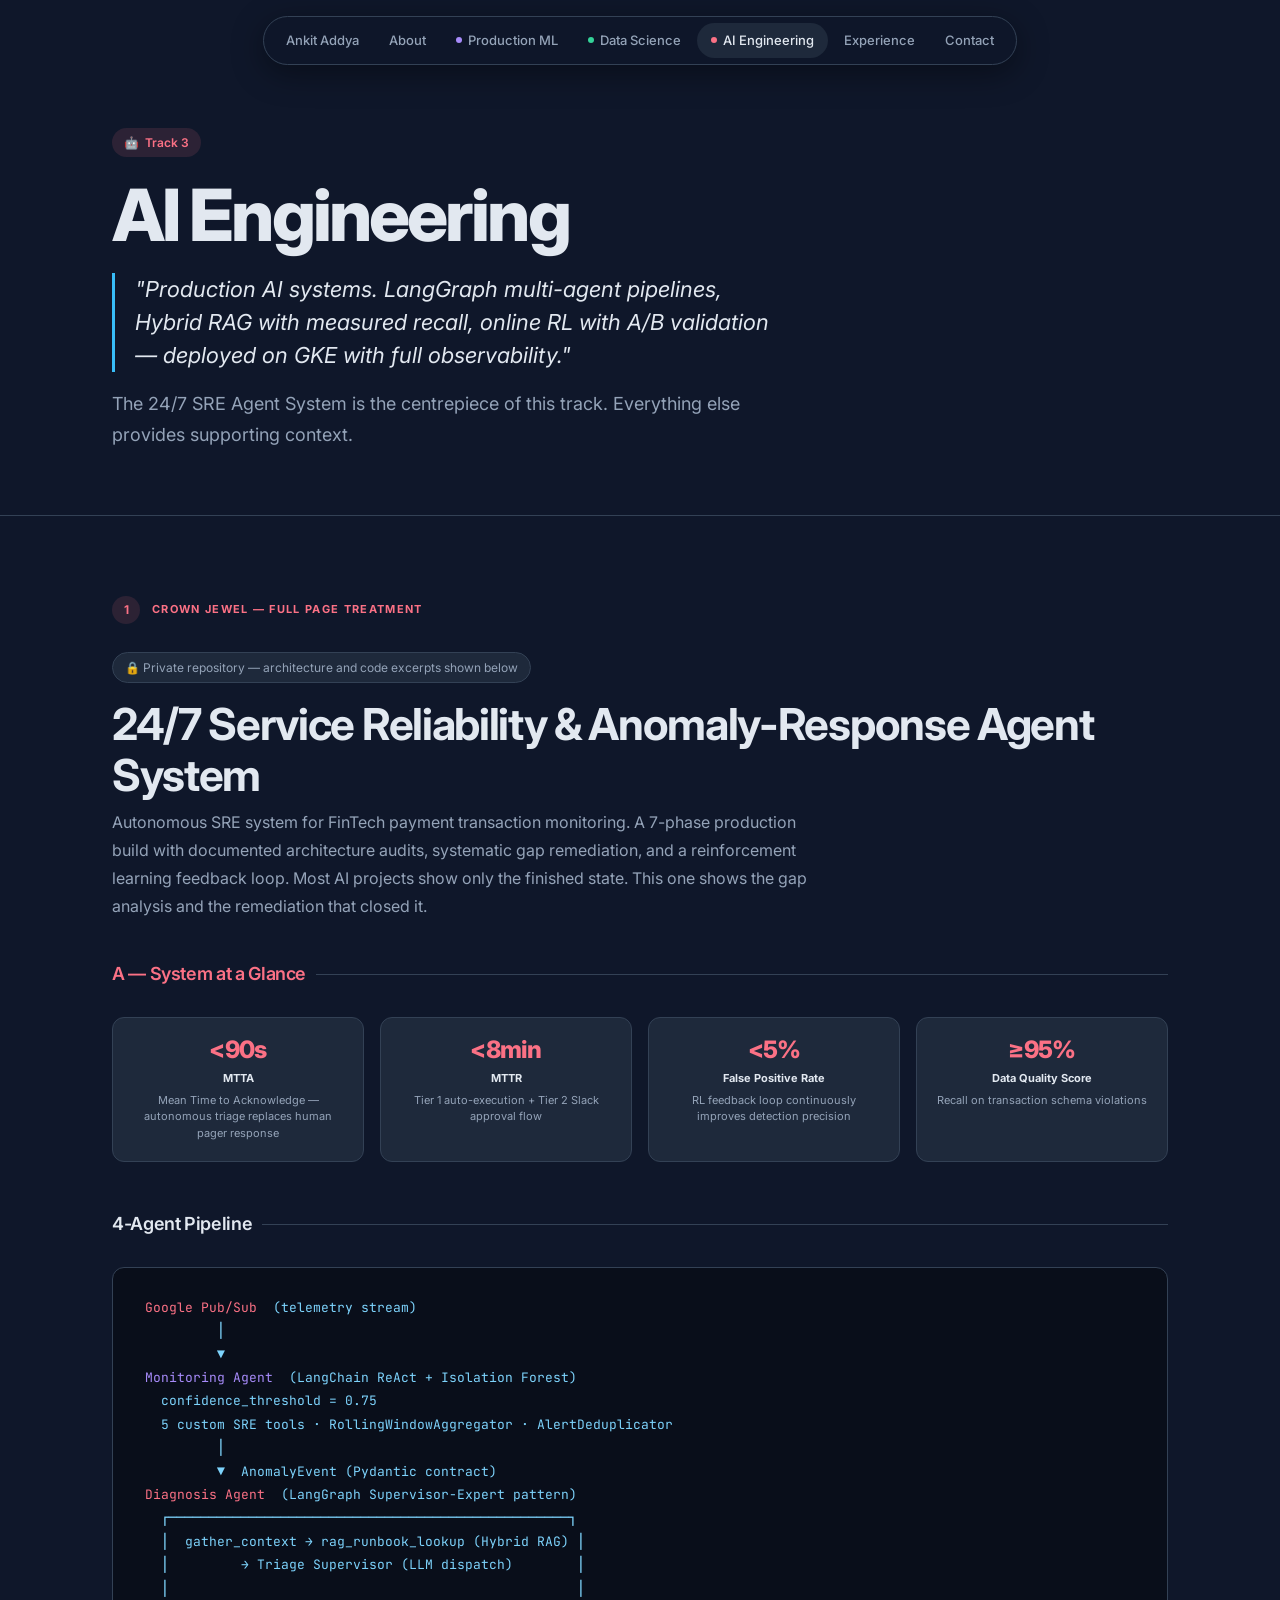
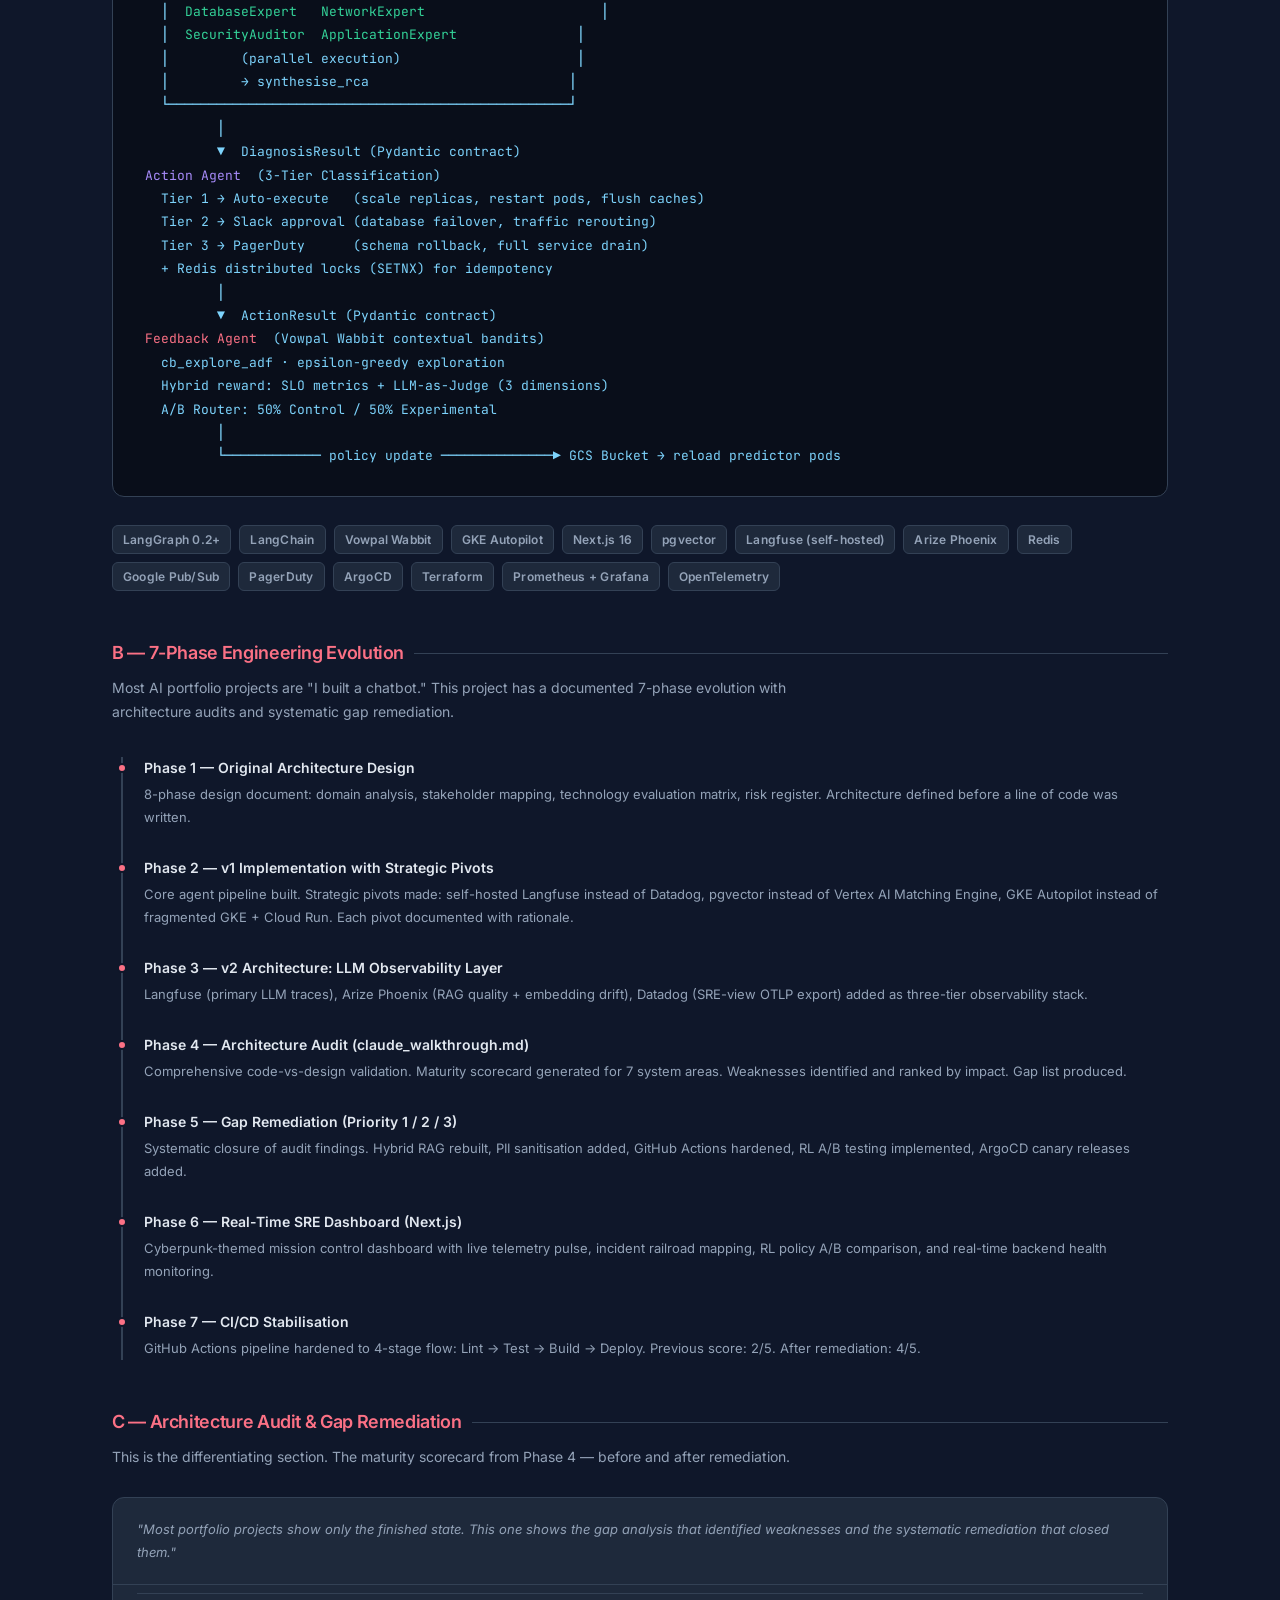
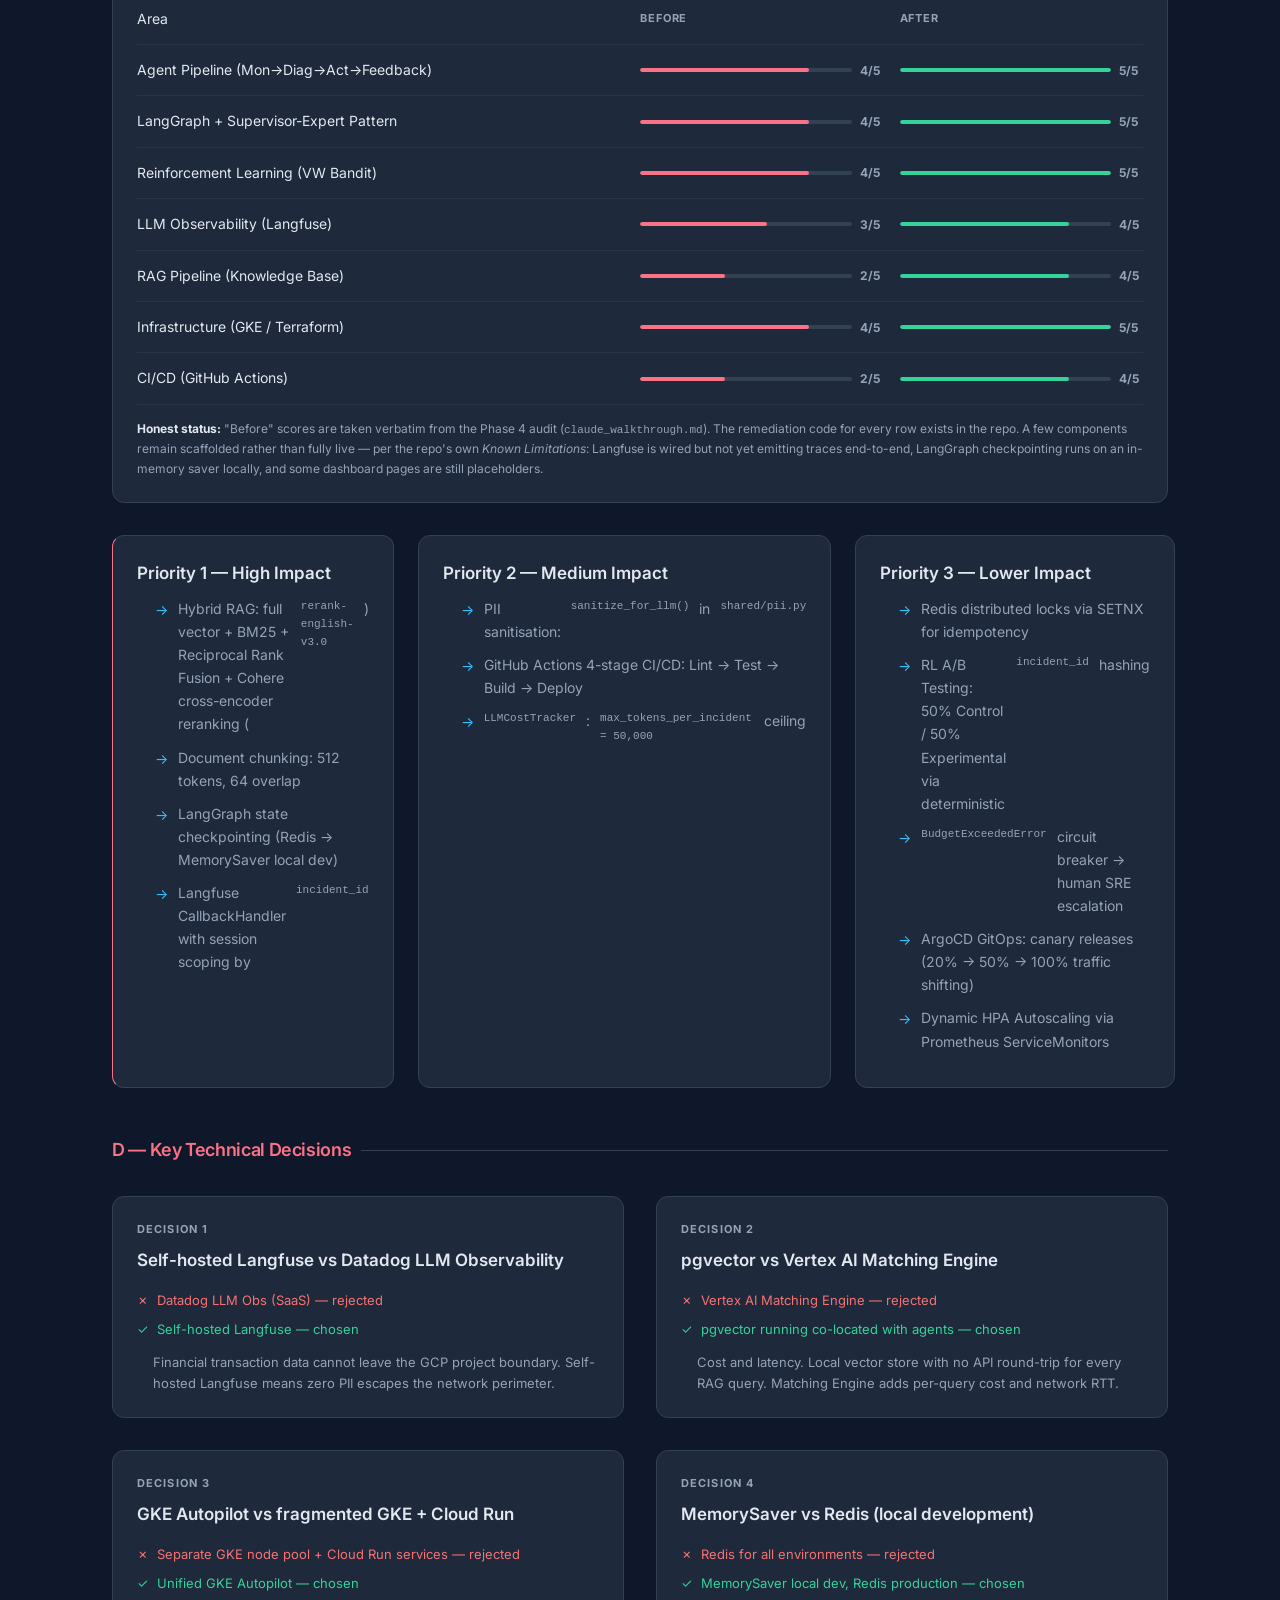
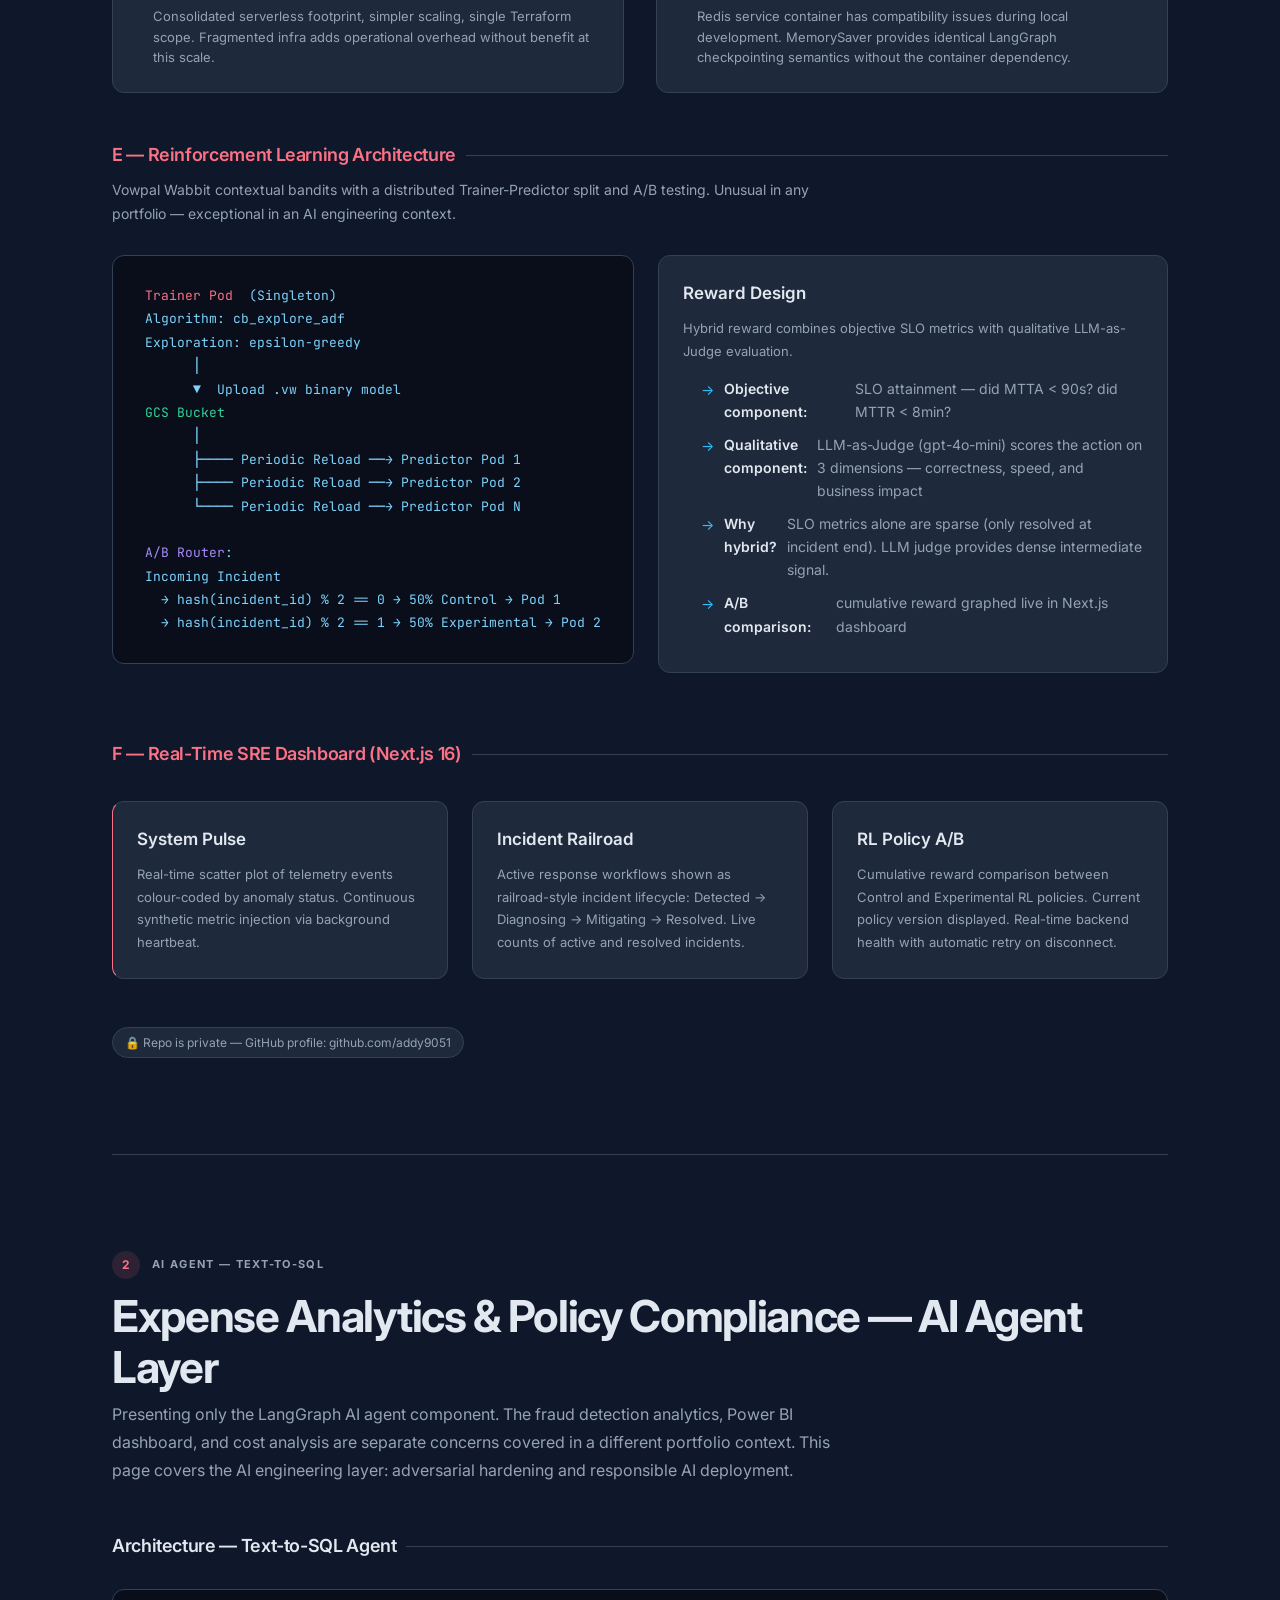
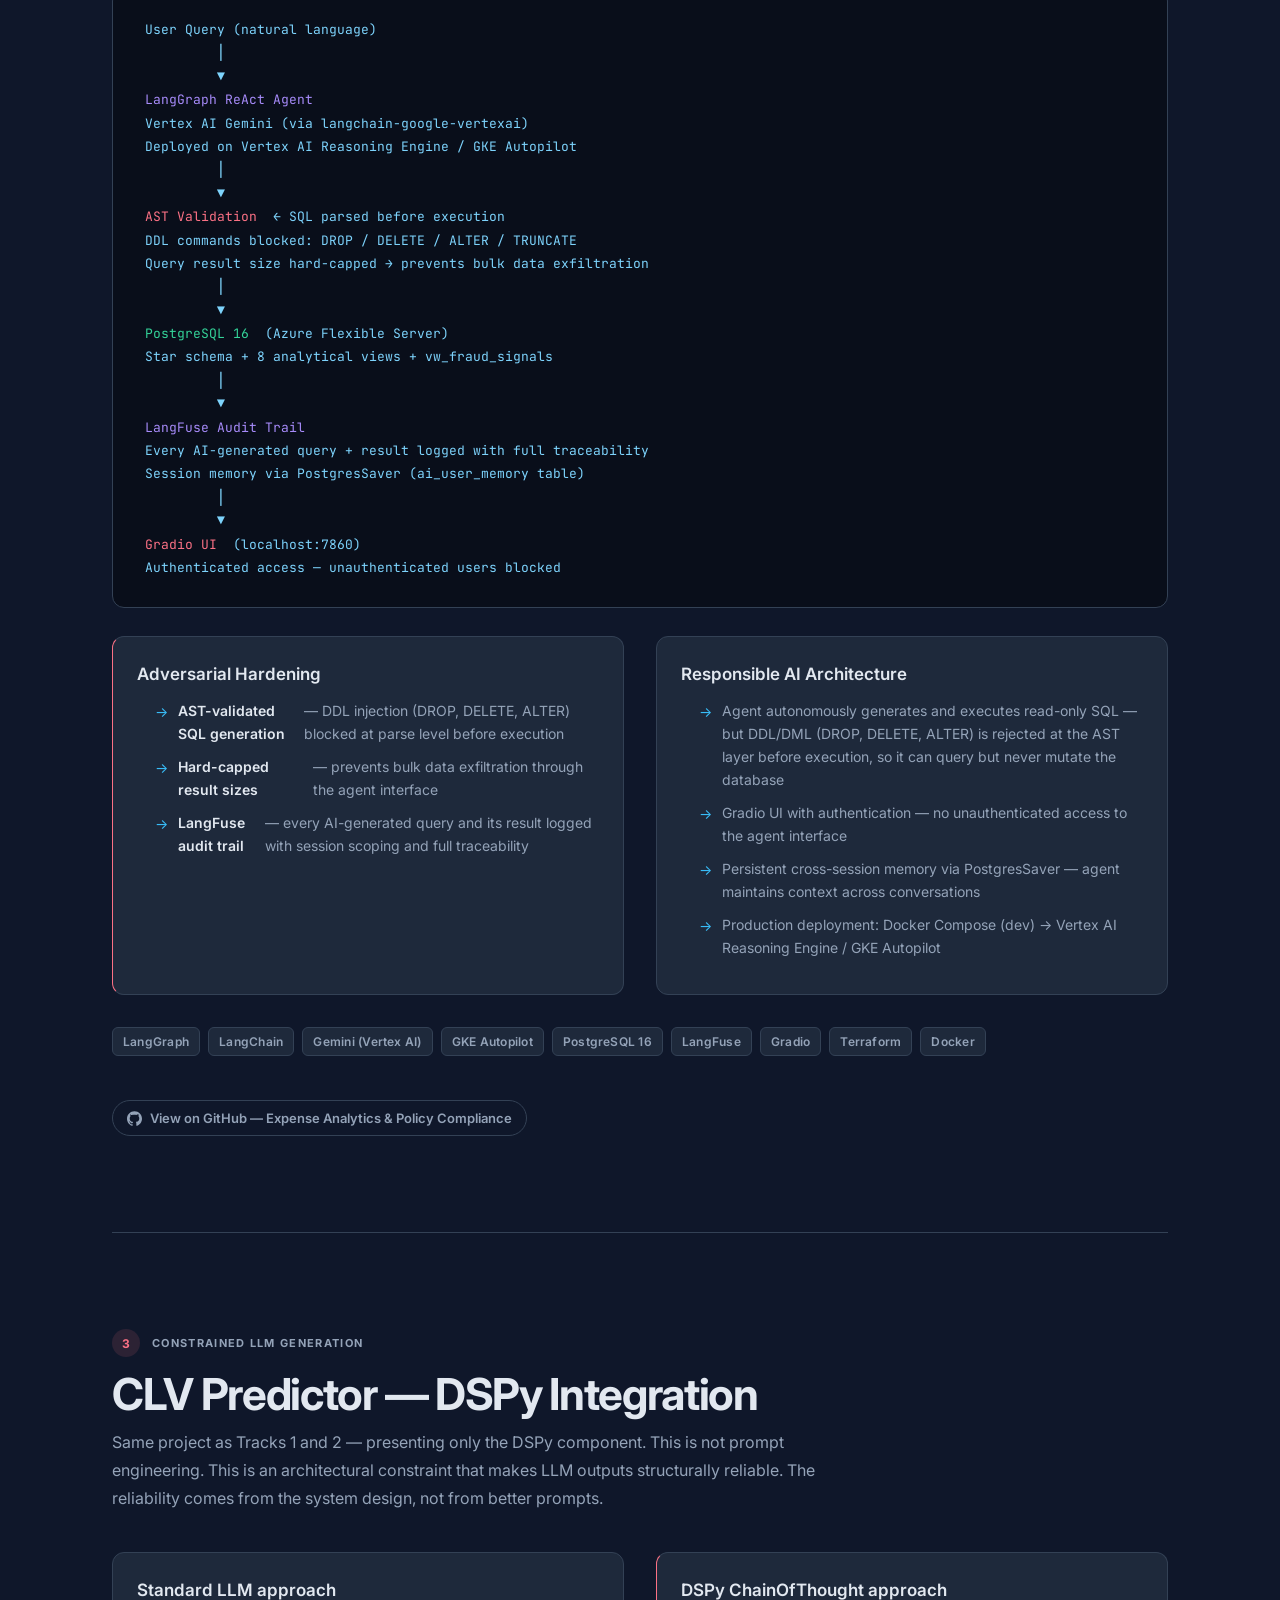
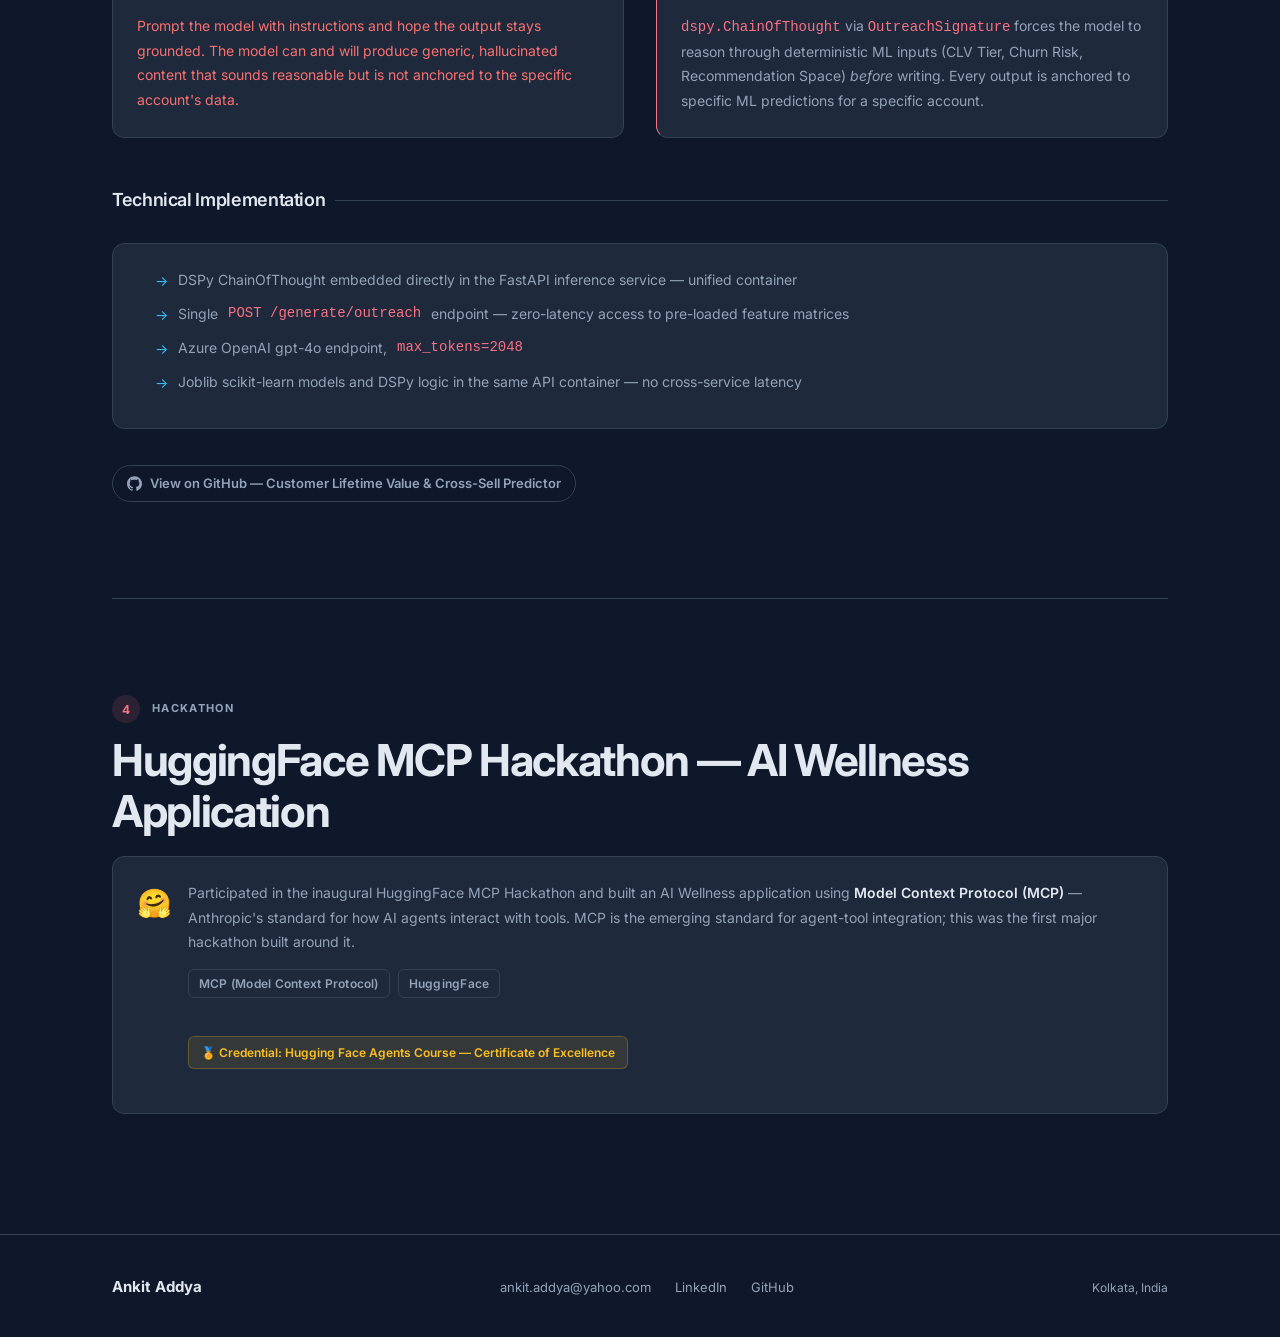
==== ai-engineering.html @ f69536aa "Initial commit: DS/ML engineering portfolio Three-track static portfolio (Production ML, Data Scienc" ====
<!DOCTYPE html>
<html lang="en">
<head>
  <meta charset="UTF-8">
  <meta name="viewport" content="width=device-width, initial-scale=1.0">
  <title>AI Engineering — Ankit Addya</title>
  <link rel="preconnect" href="https://fonts.googleapis.com">
  <link rel="preconnect" href="https://fonts.gstatic.com" crossorigin>
  <link href="https://fonts.googleapis.com/css2?family=Inter:wght@400;500;600;700;800&family=JetBrains+Mono:wght@400;600&display=swap" rel="stylesheet">
  <link rel="stylesheet" href="css/style.css">
</head>
<body>

<nav class="navbar">
  <div class="nav-inner">
    <a href="index.html"         class="nav-link nav-home">Ankit Addya</a>
    <a href="about.html"         class="nav-link">About</a>
    <a href="production-ml.html" class="nav-link" data-track="1"><span class="nav-dot"></span>Production ML</a>
    <a href="data-science.html"  class="nav-link" data-track="2"><span class="nav-dot"></span>Data Science</a>
    <a href="ai-engineering.html"class="nav-link" data-track="3"><span class="nav-dot"></span>AI Engineering</a>
    <a href="experience.html"    class="nav-link">Experience</a>
    <a href="contact.html"       class="nav-link">Contact</a>
    <button class="hamburger" id="hamburger"><span></span><span></span><span></span></button>
  </div>
</nav>
<div class="mobile-menu" id="mobile-menu">
  <button class="mobile-menu-close" id="mobile-close">✕</button>
  <a href="about.html">About</a>
  <a href="production-ml.html">Production ML Engineering</a>
  <a href="data-science.html">Data Science</a>
  <a href="ai-engineering.html">AI Engineering</a>
  <a href="experience.html">Experience</a>
  <a href="contact.html">Contact</a>
</div>

<main>
  <div class="page-header">
    <div class="container">
      <span class="track-badge" data-track="3">🤖 &nbsp;Track 3</span>
      <h1>AI Engineering</h1>
      <blockquote class="page-tagline">
        "Production AI systems. LangGraph multi-agent pipelines, Hybrid RAG with measured recall,
        online RL with A/B validation — deployed on GKE with full observability."
      </blockquote>
      <p>The 24/7 SRE Agent System is the centrepiece of this track. Everything else provides supporting context.</p>
    </div>
  </div>

  <div class="container">

    <!-- ═══════════════════════════════════════════════════════
         PROJECT 1: SRE AGENT SYSTEM (CROWN JEWEL)
         ═══════════════════════════════════════════════════════ -->
    <div class="project-section t3 reveal">
      <div class="project-label">
        <span class="project-num">1</span>
        <span class="label" style="color: var(--t3-color);">Crown Jewel — Full Page Treatment</span>
      </div>
      <span class="private-note">🔒 Private repository — architecture and code excerpts shown below</span>
      <h2 style="margin-top: 16px;">24/7 Service Reliability &amp; Anomaly-Response Agent System</h2>
      <p class="lead">
        Autonomous SRE system for FinTech payment transaction monitoring. A 7-phase production build
        with documented architecture audits, systematic gap remediation, and a reinforcement learning
        feedback loop. Most AI projects show only the finished state. This one shows the gap analysis
        and the remediation that closed it.
      </p>

      <!-- SECTION A: SYSTEM AT A GLANCE -->
      <div class="sub-section" style="margin-top: 40px;">
        <h3 style="color: var(--t3-color);">A — System at a Glance</h3>
      </div>

      <div class="slo-grid">
        <div class="slo-card">
          <div class="slo-val">&lt;90s</div>
          <div class="slo-metric">MTTA</div>
          <div class="slo-desc">Mean Time to Acknowledge — autonomous triage replaces human pager response</div>
        </div>
        <div class="slo-card">
          <div class="slo-val">&lt;8min</div>
          <div class="slo-metric">MTTR</div>
          <div class="slo-desc">Tier 1 auto-execution + Tier 2 Slack approval flow</div>
        </div>
        <div class="slo-card">
          <div class="slo-val">&lt;5%</div>
          <div class="slo-metric">False Positive Rate</div>
          <div class="slo-desc">RL feedback loop continuously improves detection precision</div>
        </div>
        <div class="slo-card">
          <div class="slo-val">≥95%</div>
          <div class="slo-metric">Data Quality Score</div>
          <div class="slo-desc">Recall on transaction schema violations</div>
        </div>
      </div>

      <div class="sub-section"><h3>4-Agent Pipeline</h3></div>
      <pre class="arch-diagram">
<span class="hi3">Google Pub/Sub</span>  (telemetry stream)
         │
         ▼
<span class="hi">Monitoring Agent</span>  (LangChain ReAct + Isolation Forest)
  confidence_threshold = 0.75
  5 custom SRE tools · RollingWindowAggregator · AlertDeduplicator
         │
         ▼  AnomalyEvent (Pydantic contract)
<span class="hi3">Diagnosis Agent</span>  (LangGraph Supervisor-Expert pattern)
  ┌──────────────────────────────────────────────────┐
  │  gather_context → rag_runbook_lookup (Hybrid RAG) │
  │         → Triage Supervisor (LLM dispatch)        │
  │                                                   │
  │  <span class="hi2">DatabaseExpert</span>   <span class="hi2">NetworkExpert</span>                      │
  │  <span class="hi2">SecurityAuditor</span>  <span class="hi2">ApplicationExpert</span>               │
  │         (parallel execution)                      │
  │         → synthesise_rca                         │
  └──────────────────────────────────────────────────┘
         │
         ▼  DiagnosisResult (Pydantic contract)
<span class="hi">Action Agent</span>  (3-Tier Classification)
  Tier 1 → Auto-execute   (scale replicas, restart pods, flush caches)
  Tier 2 → Slack approval (database failover, traffic rerouting)
  Tier 3 → PagerDuty      (schema rollback, full service drain)
  + Redis distributed locks (SETNX) for idempotency
         │
         ▼  ActionResult (Pydantic contract)
<span class="hi3">Feedback Agent</span>  (Vowpal Wabbit contextual bandits)
  cb_explore_adf · epsilon-greedy exploration
  Hybrid reward: SLO metrics + LLM-as-Judge (3 dimensions)
  A/B Router: 50% Control / 50% Experimental
         │
         └──────────── policy update ──────────────▶ GCS Bucket → reload predictor pods</pre>

      <div class="tech-stack">
        <span class="badge">LangGraph 0.2+</span>
        <span class="badge">LangChain</span>
        <span class="badge">Vowpal Wabbit</span>
        <span class="badge">GKE Autopilot</span>
        <span class="badge">Next.js 16</span>
        <span class="badge">pgvector</span>
        <span class="badge">Langfuse (self-hosted)</span>
        <span class="badge">Arize Phoenix</span>
        <span class="badge">Redis</span>
        <span class="badge">Google Pub/Sub</span>
        <span class="badge">PagerDuty</span>
        <span class="badge">ArgoCD</span>
        <span class="badge">Terraform</span>
        <span class="badge">Prometheus + Grafana</span>
        <span class="badge">OpenTelemetry</span>
      </div>

      <!-- SECTION B: 7-PHASE EVOLUTION -->
      <div class="sub-section" style="margin-top: 48px;">
        <h3 style="color: var(--t3-color);">B — 7-Phase Engineering Evolution</h3>
        <p>Most AI portfolio projects are "I built a chatbot." This project has a documented 7-phase evolution with architecture audits and systematic gap remediation.</p>
      </div>

      <div class="phase-timeline">
        <div class="phase-item">
          <h4>Phase 1 — Original Architecture Design</h4>
          <p>8-phase design document: domain analysis, stakeholder mapping, technology evaluation matrix, risk register. Architecture defined before a line of code was written.</p>
        </div>
        <div class="phase-item">
          <h4>Phase 2 — v1 Implementation with Strategic Pivots</h4>
          <p>Core agent pipeline built. Strategic pivots made: self-hosted Langfuse instead of Datadog, pgvector instead of Vertex AI Matching Engine, GKE Autopilot instead of fragmented GKE + Cloud Run. Each pivot documented with rationale.</p>
        </div>
        <div class="phase-item">
          <h4>Phase 3 — v2 Architecture: LLM Observability Layer</h4>
          <p>Langfuse (primary LLM traces), Arize Phoenix (RAG quality + embedding drift), Datadog (SRE-view OTLP export) added as three-tier observability stack.</p>
        </div>
        <div class="phase-item">
          <h4>Phase 4 — Architecture Audit (claude_walkthrough.md)</h4>
          <p>Comprehensive code-vs-design validation. Maturity scorecard generated for 7 system areas. Weaknesses identified and ranked by impact. Gap list produced.</p>
        </div>
        <div class="phase-item">
          <h4>Phase 5 — Gap Remediation (Priority 1 / 2 / 3)</h4>
          <p>Systematic closure of audit findings. Hybrid RAG rebuilt, PII sanitisation added, GitHub Actions hardened, RL A/B testing implemented, ArgoCD canary releases added.</p>
        </div>
        <div class="phase-item">
          <h4>Phase 6 — Real-Time SRE Dashboard (Next.js)</h4>
          <p>Cyberpunk-themed mission control dashboard with live telemetry pulse, incident railroad mapping, RL policy A/B comparison, and real-time backend health monitoring.</p>
        </div>
        <div class="phase-item">
          <h4>Phase 7 — CI/CD Stabilisation</h4>
          <p>GitHub Actions pipeline hardened to 4-stage flow: Lint → Test → Build → Deploy. Previous score: 2/5. After remediation: 4/5.</p>
        </div>
      </div>

      <!-- SECTION C: ARCHITECTURE AUDIT + GAP REMEDIATION -->
      <div class="sub-section" style="margin-top: 48px;">
        <h3 style="color: var(--t3-color);">C — Architecture Audit &amp; Gap Remediation</h3>
        <p>This is the differentiating section. The maturity scorecard from Phase 4 — before and after remediation.</p>
      </div>

      <div class="card" style="margin-bottom: 28px; padding: 0; overflow: hidden;">
        <div style="padding: 20px 24px; border-bottom: 1px solid var(--border);">
          <p style="font-size: 13px; color: var(--text-muted); font-style: italic;">
            "Most portfolio projects show only the finished state. This one shows the gap analysis
            that identified weaknesses and the systematic remediation that closed them."
          </p>
        </div>
        <div style="padding: 8px 24px 20px;">
          <div class="scorecard-row">
            <span class="area">Area</span>
            <span style="font-size:11px; font-weight:700; color:var(--text-muted); text-transform:uppercase; letter-spacing:.08em;">Before</span>
            <span style="font-size:11px; font-weight:700; color:var(--text-muted); text-transform:uppercase; letter-spacing:.08em;">After</span>
          </div>
          <div class="scorecard-row">
            <span class="area">Agent Pipeline (Mon→Diag→Act→Feedback)</span>
            <div class="score-bar-wrap"><div class="score-bar"><div class="score-bar-fill" style="width:80%"></div></div><span class="score-text">4/5</span></div>
            <div class="score-bar-wrap"><div class="score-bar"><div class="score-bar-fill improved" style="width:100%"></div></div><span class="score-text score-improved">5/5</span></div>
          </div>
          <div class="scorecard-row">
            <span class="area">LangGraph + Supervisor-Expert Pattern</span>
            <div class="score-bar-wrap"><div class="score-bar"><div class="score-bar-fill" style="width:80%"></div></div><span class="score-text">4/5</span></div>
            <div class="score-bar-wrap"><div class="score-bar"><div class="score-bar-fill improved" style="width:100%"></div></div><span class="score-text score-improved">5/5</span></div>
          </div>
          <div class="scorecard-row">
            <span class="area">Reinforcement Learning (VW Bandit)</span>
            <div class="score-bar-wrap"><div class="score-bar"><div class="score-bar-fill" style="width:80%"></div></div><span class="score-text">4/5</span></div>
            <div class="score-bar-wrap"><div class="score-bar"><div class="score-bar-fill improved" style="width:100%"></div></div><span class="score-text score-improved">5/5</span></div>
          </div>
          <div class="scorecard-row">
            <span class="area">LLM Observability (Langfuse)</span>
            <div class="score-bar-wrap"><div class="score-bar"><div class="score-bar-fill" style="width:60%"></div></div><span class="score-text">3/5</span></div>
            <div class="score-bar-wrap"><div class="score-bar"><div class="score-bar-fill improved" style="width:80%"></div></div><span class="score-text score-improved">4/5</span></div>
          </div>
          <div class="scorecard-row">
            <span class="area">RAG Pipeline (Knowledge Base)</span>
            <div class="score-bar-wrap"><div class="score-bar"><div class="score-bar-fill score-low" style="width:40%"></div></div><span class="score-text score-low">2/5</span></div>
            <div class="score-bar-wrap"><div class="score-bar"><div class="score-bar-fill improved" style="width:80%"></div></div><span class="score-text score-improved">4/5</span></div>
          </div>
          <div class="scorecard-row">
            <span class="area">Infrastructure (GKE / Terraform)</span>
            <div class="score-bar-wrap"><div class="score-bar"><div class="score-bar-fill" style="width:80%"></div></div><span class="score-text">4/5</span></div>
            <div class="score-bar-wrap"><div class="score-bar"><div class="score-bar-fill improved" style="width:100%"></div></div><span class="score-text score-improved">5/5</span></div>
          </div>
          <div class="scorecard-row">
            <span class="area">CI/CD (GitHub Actions)</span>
            <div class="score-bar-wrap"><div class="score-bar"><div class="score-bar-fill score-low" style="width:40%"></div></div><span class="score-text score-low">2/5</span></div>
            <div class="score-bar-wrap"><div class="score-bar"><div class="score-bar-fill improved" style="width:80%"></div></div><span class="score-text score-improved">4/5</span></div>
          </div>
          <p style="font-size: 12px; color: var(--text-muted); padding: 14px 0 4px; line-height: 1.6;">
            <strong style="color: var(--text);">Honest status:</strong> "Before" scores are taken verbatim from the
            Phase&nbsp;4 audit (<code style="font-size:11px;">claude_walkthrough.md</code>). The remediation code for every
            row exists in the repo. A few components remain scaffolded rather than fully live — per the repo's own
            <em>Known Limitations</em>: Langfuse is wired but not yet emitting traces end-to-end, LangGraph checkpointing
            runs on an in-memory saver locally, and some dashboard pages are still placeholders.
          </p>
        </div>
      </div>

      <!-- Gap fixes -->
      <div class="three-col">
        <div class="card t3">
          <h4 style="margin-bottom: 10px;">Priority 1 — High Impact</h4>
          <ul class="key-points">
            <li>Hybrid RAG: full vector + BM25 + Reciprocal Rank Fusion + Cohere cross-encoder reranking (<code style="font-size:11px;">rerank-english-v3.0</code>)</li>
            <li>Document chunking: 512 tokens, 64 overlap</li>
            <li>LangGraph state checkpointing (Redis → MemorySaver local dev)</li>
            <li>Langfuse CallbackHandler with session scoping by <code style="font-size:11px;">incident_id</code></li>
          </ul>
        </div>
        <div class="card">
          <h4 style="margin-bottom: 10px;">Priority 2 — Medium Impact</h4>
          <ul class="key-points">
            <li>PII sanitisation: <code style="font-size:11px;">sanitize_for_llm()</code> in <code style="font-size:11px;">shared/pii.py</code></li>
            <li>GitHub Actions 4-stage CI/CD: Lint → Test → Build → Deploy</li>
            <li><code style="font-size:11px;">LLMCostTracker</code>: <code style="font-size:11px;">max_tokens_per_incident = 50,000</code> ceiling</li>
          </ul>
        </div>
        <div class="card">
          <h4 style="margin-bottom: 10px;">Priority 3 — Lower Impact</h4>
          <ul class="key-points">
            <li>Redis distributed locks via SETNX for idempotency</li>
            <li>RL A/B Testing: 50% Control / 50% Experimental via deterministic <code style="font-size:11px;">incident_id</code> hashing</li>
            <li><code style="font-size:11px;">BudgetExceededError</code> circuit breaker → human SRE escalation</li>
            <li>ArgoCD GitOps: canary releases (20% → 50% → 100% traffic shifting)</li>
            <li>Dynamic HPA Autoscaling via Prometheus ServiceMonitors</li>
          </ul>
        </div>
      </div>

      <!-- SECTION D: KEY TECHNICAL DECISIONS -->
      <div class="sub-section" style="margin-top: 48px;">
        <h3 style="color: var(--t3-color);">D — Key Technical Decisions</h3>
      </div>

      <div class="two-col">
        <div class="decision-card">
          <div class="decision-label">Decision 1</div>
          <h4>Self-hosted Langfuse vs Datadog LLM Observability</h4>
          <div class="decision-row" style="margin-top: 12px;">
            <div class="rejected">✗ &nbsp;Datadog LLM Obs (SaaS) — rejected</div>
            <div class="chosen">✓ &nbsp;Self-hosted Langfuse — chosen</div>
            <div class="reason">Financial transaction data cannot leave the GCP project boundary. Self-hosted Langfuse means zero PII escapes the network perimeter.</div>
          </div>
        </div>
        <div class="decision-card">
          <div class="decision-label">Decision 2</div>
          <h4>pgvector vs Vertex AI Matching Engine</h4>
          <div class="decision-row" style="margin-top: 12px;">
            <div class="rejected">✗ &nbsp;Vertex AI Matching Engine — rejected</div>
            <div class="chosen">✓ &nbsp;pgvector running co-located with agents — chosen</div>
            <div class="reason">Cost and latency. Local vector store with no API round-trip for every RAG query. Matching Engine adds per-query cost and network RTT.</div>
          </div>
        </div>
        <div class="decision-card">
          <div class="decision-label">Decision 3</div>
          <h4>GKE Autopilot vs fragmented GKE + Cloud Run</h4>
          <div class="decision-row" style="margin-top: 12px;">
            <div class="rejected">✗ &nbsp;Separate GKE node pool + Cloud Run services — rejected</div>
            <div class="chosen">✓ &nbsp;Unified GKE Autopilot — chosen</div>
            <div class="reason">Consolidated serverless footprint, simpler scaling, single Terraform scope. Fragmented infra adds operational overhead without benefit at this scale.</div>
          </div>
        </div>
        <div class="decision-card">
          <div class="decision-label">Decision 4</div>
          <h4>MemorySaver vs Redis (local development)</h4>
          <div class="decision-row" style="margin-top: 12px;">
            <div class="rejected">✗ &nbsp;Redis for all environments — rejected</div>
            <div class="chosen">✓ &nbsp;MemorySaver local dev, Redis production — chosen</div>
            <div class="reason">Redis service container has compatibility issues during local development. MemorySaver provides identical LangGraph checkpointing semantics without the container dependency.</div>
          </div>
        </div>
      </div>

      <!-- SECTION E: RL ARCHITECTURE -->
      <div class="sub-section" style="margin-top: 48px;">
        <h3 style="color: var(--t3-color);">E — Reinforcement Learning Architecture</h3>
        <p>Vowpal Wabbit contextual bandits with a distributed Trainer-Predictor split and A/B testing. Unusual in any portfolio — exceptional in an AI engineering context.</p>
      </div>

      <div class="rl-split">
        <div>
          <pre class="arch-diagram" style="margin-top: 0;">
<span class="hi3">Trainer Pod</span>  (Singleton)
Algorithm: cb_explore_adf
Exploration: epsilon-greedy
      │
      ▼  Upload .vw binary model
<span class="hi2">GCS Bucket</span>
      │
      ├──── Periodic Reload ──→ Predictor Pod 1
      ├──── Periodic Reload ──→ Predictor Pod 2
      └──── Periodic Reload ──→ Predictor Pod N

<span class="hi">A/B Router</span>:
Incoming Incident
  → hash(incident_id) % 2 == 0 → 50% Control → Pod 1
  → hash(incident_id) % 2 == 1 → 50% Experimental → Pod 2</pre>
        </div>
        <div class="card" style="align-self: start;">
          <h4>Reward Design</h4>
          <p style="font-size:13px; margin-top:8px; margin-bottom: 14px;">Hybrid reward combines objective SLO metrics with qualitative LLM-as-Judge evaluation.</p>
          <ul class="key-points">
            <li><strong class="text-strong">Objective component:</strong> SLO attainment — did MTTA &lt; 90s? did MTTR &lt; 8min?</li>
            <li><strong class="text-strong">Qualitative component:</strong> LLM-as-Judge (gpt-4o-mini) scores the action on 3 dimensions — correctness, speed, and business impact</li>
            <li><strong class="text-strong">Why hybrid?</strong> SLO metrics alone are sparse (only resolved at incident end). LLM judge provides dense intermediate signal.</li>
            <li><strong class="text-strong">A/B comparison:</strong> cumulative reward graphed live in Next.js dashboard</li>
          </ul>
        </div>
      </div>

      <!-- SECTION F: DASHBOARD -->
      <div class="sub-section" style="margin-top: 48px;">
        <h3 style="color: var(--t3-color);">F — Real-Time SRE Dashboard (Next.js 16)</h3>
      </div>

      <div class="three-col">
        <div class="card t3">
          <h4>System Pulse</h4>
          <p style="font-size:13px; margin-top:6px;">Real-time scatter plot of telemetry events colour-coded by anomaly status. Continuous synthetic metric injection via background heartbeat.</p>
        </div>
        <div class="card">
          <h4>Incident Railroad</h4>
          <p style="font-size:13px; margin-top:6px;">Active response workflows shown as railroad-style incident lifecycle: Detected → Diagnosing → Mitigating → Resolved. Live counts of active and resolved incidents.</p>
        </div>
        <div class="card">
          <h4>RL Policy A/B</h4>
          <p style="font-size:13px; margin-top:6px;">Cumulative reward comparison between Control and Experimental RL policies. Current policy version displayed. Real-time backend health with automatic retry on disconnect.</p>
        </div>
      </div>

      <div style="margin-top: 24px;">
        <span class="private-note">🔒 Repo is private — GitHub profile: github.com/addy9051</span>
      </div>
    </div>

    <!-- ═══ PROJECT 2: EXPENSE ANALYTICS AGENT ══════════════ -->
    <div class="project-section t3 reveal">
      <div class="project-label">
        <span class="project-num">2</span>
        <span class="label">AI Agent — Text-to-SQL</span>
      </div>
      <h2>Expense Analytics &amp; Policy Compliance — AI Agent Layer</h2>
      <p class="lead">
        Presenting only the LangGraph AI agent component. The fraud detection analytics, Power BI dashboard,
        and cost analysis are separate concerns covered in a different portfolio context. This page covers
        the AI engineering layer: adversarial hardening and responsible AI deployment.
      </p>

      <div class="sub-section"><h3>Architecture — Text-to-SQL Agent</h3></div>
      <pre class="arch-diagram">
User Query (natural language)
         │
         ▼
<span class="hi">LangGraph ReAct Agent</span>
Vertex AI Gemini (via langchain-google-vertexai)
Deployed on Vertex AI Reasoning Engine / GKE Autopilot
         │
         ▼
<span class="hi3">AST Validation</span>  ← SQL parsed before execution
DDL commands blocked: DROP / DELETE / ALTER / TRUNCATE
Query result size hard-capped → prevents bulk data exfiltration
         │
         ▼
<span class="hi2">PostgreSQL 16</span>  (Azure Flexible Server)
Star schema + 8 analytical views + vw_fraud_signals
         │
         ▼
<span class="hi">LangFuse Audit Trail</span>
Every AI-generated query + result logged with full traceability
Session memory via PostgresSaver (ai_user_memory table)
         │
         ▼
<span class="hi3">Gradio UI</span>  (localhost:7860)
Authenticated access — unauthenticated users blocked</pre>

      <div class="two-col" style="margin-top: 8px;">
        <div class="card t3">
          <h4>Adversarial Hardening</h4>
          <ul class="key-points" style="margin-top: 8px;">
            <li><strong class="text-strong">AST-validated SQL generation</strong> — DDL injection (DROP, DELETE, ALTER) blocked at parse level before execution</li>
            <li><strong class="text-strong">Hard-capped result sizes</strong> — prevents bulk data exfiltration through the agent interface</li>
            <li><strong class="text-strong">LangFuse audit trail</strong> — every AI-generated query and its result logged with session scoping and full traceability</li>
          </ul>
        </div>
        <div class="card">
          <h4>Responsible AI Architecture</h4>
          <ul class="key-points" style="margin-top: 8px;">
            <li>Agent autonomously generates and executes read-only SQL — but DDL/DML (DROP, DELETE, ALTER) is rejected at the AST layer before execution, so it can query but never mutate the database</li>
            <li>Gradio UI with authentication — no unauthenticated access to the agent interface</li>
            <li>Persistent cross-session memory via PostgresSaver — agent maintains context across conversations</li>
            <li>Production deployment: Docker Compose (dev) → Vertex AI Reasoning Engine / GKE Autopilot</li>
          </ul>
        </div>
      </div>

      <div class="tech-stack" style="margin-top: 8px;">
        <span class="badge">LangGraph</span>
        <span class="badge">LangChain</span>
        <span class="badge">Gemini (Vertex AI)</span>
        <span class="badge">GKE Autopilot</span>
        <span class="badge">PostgreSQL 16</span>
        <span class="badge">LangFuse</span>
        <span class="badge">Gradio</span>
        <span class="badge">Terraform</span>
        <span class="badge">Docker</span>
      </div>

      <a href="https://github.com/addy9051" target="_blank" rel="noopener" class="github-link" style="margin-top: 20px; display: inline-flex;">
        <svg viewBox="0 0 24 24" fill="currentColor"><path d="M12 .297c-6.63 0-12 5.373-12 12 0 5.303 3.438 9.8 8.205 11.385.6.113.82-.258.82-.577 0-.285-.01-1.04-.015-2.04-3.338.724-4.042-1.61-4.042-1.61C4.422 18.07 3.633 17.7 3.633 17.7c-1.087-.744.084-.729.084-.729 1.205.084 1.838 1.236 1.838 1.236 1.07 1.835 2.809 1.305 3.495.998.108-.776.417-1.305.76-1.605-2.665-.3-5.466-1.332-5.466-5.93 0-1.31.465-2.38 1.235-3.22-.135-.303-.54-1.523.105-3.176 0 0 1.005-.322 3.3 1.23.96-.267 1.98-.399 3-.405 1.02.006 2.04.138 3 .405 2.28-1.552 3.285-1.23 3.285-1.23.645 1.653.24 2.873.12 3.176.765.84 1.23 1.91 1.23 3.22 0 4.61-2.805 5.625-5.475 5.92.42.36.81 1.096.81 2.22 0 1.606-.015 2.896-.015 3.286 0 .315.21.69.825.57C20.565 22.092 24 17.592 24 12.297c0-6.627-5.373-12-12-12"/></svg>
        View on GitHub — Expense Analytics &amp; Policy Compliance
      </a>
    </div>

    <!-- ═══ PROJECT 3: CLV DSPy LAYER ════════════════════════ -->
    <div class="project-section t3 reveal">
      <div class="project-label">
        <span class="project-num">3</span>
        <span class="label">Constrained LLM Generation</span>
      </div>
      <h2>CLV Predictor — DSPy Integration</h2>
      <p class="lead">
        Same project as Tracks 1 and 2 — presenting only the DSPy component. This is not prompt engineering.
        This is an architectural constraint that makes LLM outputs structurally reliable. The reliability
        comes from the system design, not from better prompts.
      </p>

      <div class="two-col">
        <div class="card">
          <h4>Standard LLM approach</h4>
          <p style="font-size:14px; margin-top:8px; color: #f87171;">
            Prompt the model with instructions and hope the output stays grounded. The model can and will
            produce generic, hallucinated content that sounds reasonable but is not anchored to the specific account's data.
          </p>
        </div>
        <div class="card t3">
          <h4>DSPy ChainOfThought approach</h4>
          <p style="font-size:14px; margin-top:8px;">
            <code style="color:var(--t3-color);">dspy.ChainOfThought</code> via <code style="color:var(--t3-color);">OutreachSignature</code>
            forces the model to reason through deterministic ML inputs (CLV Tier, Churn Risk, Recommendation Space)
            <em>before</em> writing. Every output is anchored to specific ML predictions for a specific account.
          </p>
        </div>
      </div>

      <div class="sub-section"><h3>Technical Implementation</h3></div>
      <div class="card" style="margin-bottom: 20px;">
        <ul class="key-points">
          <li>DSPy ChainOfThought embedded directly in the FastAPI inference service — unified container</li>
          <li>Single <code style="color:var(--t3-color);">POST /generate/outreach</code> endpoint — zero-latency access to pre-loaded feature matrices</li>
          <li>Azure OpenAI gpt-4o endpoint, <code style="color:var(--t3-color);">max_tokens=2048</code></li>
          <li>Joblib scikit-learn models and DSPy logic in the same API container — no cross-service latency</li>
        </ul>
      </div>

      <a href="https://github.com/addy9051" target="_blank" rel="noopener" class="github-link">
        <svg viewBox="0 0 24 24" fill="currentColor"><path d="M12 .297c-6.63 0-12 5.373-12 12 0 5.303 3.438 9.8 8.205 11.385.6.113.82-.258.82-.577 0-.285-.01-1.04-.015-2.04-3.338.724-4.042-1.61-4.042-1.61C4.422 18.07 3.633 17.7 3.633 17.7c-1.087-.744.084-.729.084-.729 1.205.084 1.838 1.236 1.838 1.236 1.07 1.835 2.809 1.305 3.495.998.108-.776.417-1.305.76-1.605-2.665-.3-5.466-1.332-5.466-5.93 0-1.31.465-2.38 1.235-3.22-.135-.303-.54-1.523.105-3.176 0 0 1.005-.322 3.3 1.23.96-.267 1.98-.399 3-.405 1.02.006 2.04.138 3 .405 2.28-1.552 3.285-1.23 3.285-1.23.645 1.653.24 2.873.12 3.176.765.84 1.23 1.91 1.23 3.22 0 4.61-2.805 5.625-5.475 5.92.42.36.81 1.096.81 2.22 0 1.606-.015 2.896-.015 3.286 0 .315.21.69.825.57C20.565 22.092 24 17.592 24 12.297c0-6.627-5.373-12-12-12"/></svg>
        View on GitHub — Customer Lifetime Value &amp; Cross-Sell Predictor
      </a>
    </div>

    <!-- ═══ HUGGINGFACE MCP ════════════════════════════════════ -->
    <div class="project-section t3 reveal" style="border-bottom: none; margin-bottom: 40px; padding-bottom: 40px;">
      <div class="project-label">
        <span class="project-num">4</span>
        <span class="label">Hackathon</span>
      </div>
      <h2>HuggingFace MCP Hackathon — AI Wellness Application</h2>
      <div class="card" style="margin-top: 20px;">
        <div style="display: flex; align-items: flex-start; gap: 16px;">
          <span style="font-size: 28px; flex-shrink: 0;">🤗</span>
          <div>
            <p style="font-size:14px;">
              Participated in the inaugural HuggingFace MCP Hackathon and built an AI Wellness application
              using <strong class="text-strong">Model Context Protocol (MCP)</strong> — Anthropic's standard
              for how AI agents interact with tools. MCP is the emerging standard for agent-tool integration;
              this was the first major hackathon built around it.
            </p>
            <div class="tech-stack" style="margin-top: 14px;">
              <span class="badge">MCP (Model Context Protocol)</span>
              <span class="badge">HuggingFace</span>
            </div>
            <div class="honest-label" style="margin-top: 14px;">
              🏅 Credential: Hugging Face Agents Course — Certificate of Excellence
            </div>
          </div>
        </div>
      </div>
    </div>

  </div>
</main>

<footer>
  <div class="container">
    <div class="footer-inner">
      <span class="footer-name">Ankit Addya</span>
      <div class="footer-links">
        <a href="mailto:ankit.addya@yahoo.com">ankit.addya@yahoo.com</a>
        <a href="https://linkedin.com/in/ankit-addya-6a6b14159" target="_blank" rel="noopener">LinkedIn</a>
        <a href="https://github.com/addy9051" target="_blank" rel="noopener">GitHub</a>
      </div>
      <span class="footer-copy">Kolkata, India</span>
    </div>
  </div>
</footer>

<script src="js/main.js"></script>
</body>
</html>
---- css/style.css ----
/* ═══════════════════════════════════════════════════════════════
   ANKIT ADDYA — DS/ML PORTFOLIO
   Dark technical theme | Inter font | Blue accent
   ═══════════════════════════════════════════════════════════════ */

/* ── Reset & base ───────────────────────────────────────────── */
*, *::before, *::after { box-sizing: border-box; margin: 0; padding: 0; }
html { scroll-behavior: smooth; font-size: 16px; }
body {
  font-family: 'Inter', system-ui, sans-serif;
  background: #0f172a;
  color: #e2e8f0;
  overflow-x: hidden;
  line-height: 1.6;
}
a { text-decoration: none; color: inherit; }
img { display: block; max-width: 100%; }

/* ── CSS Variables ──────────────────────────────────────────── */
:root {
  --bg:          #0f172a;
  --surface:     #1e293b;
  --surface-2:   #263348;
  --border:      #334155;
  --text:        #e2e8f0;
  --text-muted:  #94a3b8;
  --accent:      #38bdf8;
  --accent-dim:  rgba(56, 189, 248, 0.12);
  --accent-glow: rgba(56, 189, 248, 0.25);

  /* Track colors */
  --t1-color:    #a78bfa;   /* violet  — Production ML */
  --t1-dim:      rgba(167,139,250,0.12);
  --t2-color:    #34d399;   /* emerald — Data Science */
  --t2-dim:      rgba(52,211,153,0.12);
  --t3-color:    #fb7185;   /* rose    — AI Engineering */
  --t3-dim:      rgba(251,113,133,0.12);

  --radius-sm:   6px;
  --radius:      12px;
  --radius-lg:   20px;
  --nav-h:       70px;
}

/* ── Utility ────────────────────────────────────────────────── */
.container    { max-width: 1120px; margin: 0 auto; padding: 0 32px; }
.section      { padding: 96px 0; }
.section-sm   { padding: 64px 0; }

/* ── Typography ─────────────────────────────────────────────── */
h1 { font-size: clamp(36px, 6vw, 72px); font-weight: 800; letter-spacing: -0.04em; line-height: 1.05; }
h2 { font-size: clamp(26px, 4vw, 44px); font-weight: 700; letter-spacing: -0.03em; line-height: 1.15; }
h3 { font-size: clamp(18px, 2.5vw, 24px); font-weight: 600; letter-spacing: -0.02em; }
h4 { font-size: 17px; font-weight: 600; }
p  { color: var(--text-muted); line-height: 1.75; }

.label {
  font-size: 11px;
  font-weight: 700;
  letter-spacing: 0.12em;
  text-transform: uppercase;
  color: var(--text-muted);
}

/* ═══════════════════════════════════════════════════════════════
   NAVIGATION
   ═══════════════════════════════════════════════════════════════ */
.navbar {
  position: fixed;
  top: 16px;
  left: 50%;
  transform: translateX(-50%);
  z-index: 1000;
  width: max-content;
  max-width: calc(100vw - 32px);
}

.nav-inner {
  display: flex;
  align-items: center;
  gap: 2px;
  background: rgba(15,23,42,0.88);
  backdrop-filter: blur(16px);
  -webkit-backdrop-filter: blur(16px);
  border: 1px solid var(--border);
  border-radius: 999px;
  padding: 6px 8px;
  box-shadow: 0 8px 32px rgba(0,0,0,0.4);
}

.nav-link {
  display: inline-flex;
  align-items: center;
  gap: 6px;
  padding: 7px 14px;
  border-radius: 999px;
  font-size: 13px;
  font-weight: 500;
  color: var(--text-muted);
  transition: color 0.2s, background 0.2s;
  white-space: nowrap;
}
.nav-link:hover { color: var(--text); background: var(--surface); }
.nav-link.active { color: var(--text); background: var(--surface); }

.nav-dot {
  width: 6px; height: 6px;
  border-radius: 50%;
  display: inline-block;
}
.nav-link[data-track="1"] .nav-dot { background: var(--t1-color); }
.nav-link[data-track="2"] .nav-dot { background: var(--t2-color); }
.nav-link[data-track="3"] .nav-dot { background: var(--t3-color); }

/* ── Hamburger (mobile) ──────────────────────────────────────── */
.hamburger {
  display: none;
  flex-direction: column;
  gap: 5px;
  cursor: pointer;
  padding: 8px 14px;
  background: none;
  border: none;
}
.hamburger span {
  display: block;
  width: 22px; height: 2px;
  background: var(--text-muted);
  border-radius: 2px;
  transition: 0.3s;
}
.mobile-menu {
  display: none;
  position: fixed;
  inset: 0;
  background: var(--bg);
  z-index: 999;
  flex-direction: column;
  align-items: center;
  justify-content: center;
  gap: 24px;
}
.mobile-menu.open { display: flex; }
.mobile-menu a {
  font-size: 20px;
  font-weight: 600;
  color: var(--text-muted);
  transition: color 0.2s;
}
.mobile-menu a:hover { color: var(--text); }
.mobile-menu-close {
  position: absolute;
  top: 20px; right: 24px;
  background: none; border: none;
  color: var(--text-muted); font-size: 28px;
  cursor: pointer;
}

/* ═══════════════════════════════════════════════════════════════
   HERO
   ═══════════════════════════════════════════════════════════════ */
.hero {
  min-height: 100vh;
  display: flex;
  flex-direction: column;
  justify-content: center;
  padding: 120px 0 80px;
}

.hero-eyebrow {
  display: inline-flex;
  align-items: center;
  gap: 8px;
  font-size: 13px;
  font-weight: 600;
  color: var(--accent);
  letter-spacing: 0.05em;
  margin-bottom: 24px;
}
.hero-eyebrow::before {
  content: '';
  display: block;
  width: 28px; height: 1px;
  background: var(--accent);
}

.hero-name {
  background: linear-gradient(135deg, #f1f5f9 40%, #94a3b8);
  -webkit-background-clip: text;
  -webkit-text-fill-color: transparent;
  background-clip: text;
  margin-bottom: 16px;
}

.hero-role {
  font-size: clamp(16px, 2.5vw, 22px);
  font-weight: 400;
  color: var(--text-muted);
  margin-bottom: 32px;
}
.hero-role strong { color: var(--text); }

.hero-para {
  max-width: 620px;
  font-size: clamp(15px, 2vw, 17px);
  color: var(--text-muted);
  line-height: 1.8;
  margin-bottom: 48px;
}

.hero-cta {
  display: flex;
  flex-wrap: wrap;
  gap: 12px;
}

/* ── Buttons ─────────────────────────────────────────────────── */
.btn {
  display: inline-flex;
  align-items: center;
  gap: 8px;
  padding: 13px 24px;
  border-radius: 999px;
  font-size: 14px;
  font-weight: 600;
  border: none;
  cursor: pointer;
  transition: transform 0.15s, box-shadow 0.15s, opacity 0.15s;
}
.btn:hover { transform: translateY(-1px); }
.btn-primary {
  background: var(--accent);
  color: #0f172a;
  box-shadow: 0 0 0 0 var(--accent-glow);
}
.btn-primary:hover { box-shadow: 0 0 24px var(--accent-glow); }
.btn-secondary {
  background: var(--surface);
  color: var(--text);
  border: 1px solid var(--border);
}
.btn-secondary:hover { background: var(--surface-2); }
.btn-ghost {
  background: none;
  color: var(--accent);
  padding: 10px 0;
}
.btn-ghost:hover { opacity: 0.75; }

/* ── Track cards (landing) ───────────────────────────────────── */
.track-cards {
  display: grid;
  grid-template-columns: repeat(3, 1fr);
  gap: 20px;
}

.track-card {
  background: var(--surface);
  border: 1px solid var(--border);
  border-radius: var(--radius-lg);
  padding: 32px 28px;
  transition: border-color 0.2s, transform 0.2s;
  position: relative;
  overflow: hidden;
}
.track-card::before {
  content: '';
  position: absolute;
  top: 0; left: 0; right: 0;
  height: 3px;
}
.track-card[data-track="1"]::before { background: var(--t1-color); }
.track-card[data-track="2"]::before { background: var(--t2-color); }
.track-card[data-track="3"]::before { background: var(--t3-color); }
.track-card:hover { transform: translateY(-3px); border-color: transparent; }
.track-card[data-track="1"]:hover { border-color: var(--t1-color); }
.track-card[data-track="2"]:hover { border-color: var(--t2-color); }
.track-card[data-track="3"]:hover { border-color: var(--t3-color); }

.track-icon {
  width: 44px; height: 44px;
  border-radius: var(--radius-sm);
  display: flex; align-items: center; justify-content: center;
  font-size: 20px;
  margin-bottom: 20px;
}
.track-card[data-track="1"] .track-icon { background: var(--t1-dim); }
.track-card[data-track="2"] .track-icon { background: var(--t2-dim); }
.track-card[data-track="3"] .track-icon { background: var(--t3-dim); }

.track-card h3 { font-size: 17px; margin-bottom: 10px; }
.track-card p { font-size: 14px; margin-bottom: 20px; }
.track-projects {
  font-size: 12px;
  color: var(--text-muted);
  line-height: 1.6;
}

/* ═══════════════════════════════════════════════════════════════
   PAGE HEADER (inner pages)
   ═══════════════════════════════════════════════════════════════ */
.page-header {
  padding: 128px 0 64px;
  border-bottom: 1px solid var(--border);
  margin-bottom: 80px;
}
.page-header .label { margin-bottom: 16px; }
.track-badge {
  display: inline-flex;
  align-items: center;
  gap: 8px;
  font-size: 12px;
  font-weight: 600;
  padding: 5px 12px;
  border-radius: 999px;
  margin-bottom: 20px;
}
.track-badge[data-track="1"] { background: var(--t1-dim); color: var(--t1-color); }
.track-badge[data-track="2"] { background: var(--t2-dim); color: var(--t2-color); }
.track-badge[data-track="3"] { background: var(--t3-dim); color: var(--t3-color); }

.page-header p {
  font-size: clamp(15px, 2vw, 18px);
  max-width: 680px;
  margin-top: 16px;
}
.page-tagline {
  font-size: clamp(16px, 2.5vw, 22px);
  color: var(--text);
  font-weight: 400;
  font-style: italic;
  margin-top: 20px;
  padding-left: 20px;
  border-left: 3px solid var(--accent);
  line-height: 1.5;
  max-width: 680px;
}

/* ═══════════════════════════════════════════════════════════════
   PROJECT SECTIONS
   ═══════════════════════════════════════════════════════════════ */
.project-section {
  margin-bottom: 96px;
  padding-bottom: 96px;
  border-bottom: 1px solid var(--border);
}
.project-section:last-child { border-bottom: none; }

.project-label {
  display: flex;
  align-items: center;
  gap: 12px;
  margin-bottom: 12px;
}
.project-num {
  width: 28px; height: 28px;
  border-radius: 50%;
  display: flex; align-items: center; justify-content: center;
  font-size: 12px;
  font-weight: 700;
}
.t1 .project-num { background: var(--t1-dim); color: var(--t1-color); }
.t2 .project-num { background: var(--t2-dim); color: var(--t2-color); }
.t3 .project-num { background: var(--t3-dim); color: var(--t3-color); }

.project-section h2 { margin-bottom: 8px; }
.project-section > p.lead {
  font-size: 16px;
  max-width: 720px;
  margin-bottom: 40px;
  color: var(--text-muted);
}

/* Honest labels */
.honest-label {
  display: inline-flex;
  align-items: center;
  gap: 8px;
  font-size: 12px;
  font-weight: 600;
  padding: 6px 12px;
  border-radius: var(--radius-sm);
  background: rgba(251,191,36,0.1);
  color: #fbbf24;
  border: 1px solid rgba(251,191,36,0.25);
  margin-bottom: 20px;
}
.honest-label.wip {
  background: rgba(251,113,133,0.1);
  color: #fb7185;
  border-color: rgba(251,113,133,0.25);
}

/* ── Architecture Diagrams ───────────────────────────────────── */
.arch-diagram {
  background: #090e1a;
  border: 1px solid var(--border);
  border-radius: var(--radius);
  padding: 28px 32px;
  font-family: 'JetBrains Mono', 'Fira Code', 'Cascadia Code', monospace;
  font-size: 13px;
  line-height: 1.8;
  color: #7dd3fc;
  overflow-x: auto;
  margin: 28px 0;
  white-space: pre;
  tab-size: 4;
}
.arch-diagram .dim  { color: var(--text-muted); }
.arch-diagram .hi   { color: #a78bfa; }
.arch-diagram .hi2  { color: #34d399; }
.arch-diagram .hi3  { color: #fb7185; }
.arch-diagram .arrow{ color: #64748b; }

/* ── Tech Badges ─────────────────────────────────────────────── */
.tech-stack {
  display: flex;
  flex-wrap: wrap;
  gap: 8px;
  margin: 24px 0;
}
.badge {
  font-size: 12px;
  font-weight: 600;
  padding: 4px 10px;
  border-radius: var(--radius-sm);
  background: var(--surface);
  color: var(--text-muted);
  border: 1px solid var(--border);
  letter-spacing: 0.02em;
}

/* ── Two-column layout ───────────────────────────────────────── */
.two-col {
  display: grid;
  grid-template-columns: 1fr 1fr;
  gap: 32px;
  margin: 32px 0;
}
.three-col {
  display: grid;
  grid-template-columns: repeat(3, 1fr);
  gap: 24px;
  margin: 32px 0;
}

/* ── Info Cards ──────────────────────────────────────────────── */
.card {
  background: var(--surface);
  border: 1px solid var(--border);
  border-radius: var(--radius);
  padding: 24px;
}
.card h4 { margin-bottom: 10px; }
.card p  { font-size: 14px; }
.card ul { padding-left: 18px; }
.card li { font-size: 14px; color: var(--text-muted); margin-bottom: 6px; line-height: 1.6; }

.card-accent {
  border-left: 3px solid var(--accent);
}
.card.t1 { border-left-color: var(--t1-color); }
.card.t2 { border-left-color: var(--t2-color); }
.card.t3 { border-left-color: var(--t3-color); }

/* ── Decision Cards ─────────────────────────────────────────── */
.decision-card {
  background: var(--surface);
  border: 1px solid var(--border);
  border-radius: var(--radius);
  padding: 24px;
}
.decision-card .decision-label {
  font-size: 11px;
  font-weight: 700;
  letter-spacing: 0.1em;
  text-transform: uppercase;
  color: var(--text-muted);
  margin-bottom: 8px;
}
.decision-card h4 { margin-bottom: 16px; }
.decision-row {
  display: flex;
  flex-direction: column;
  gap: 8px;
  font-size: 13px;
}
.decision-row .rejected {
  display: flex; align-items: flex-start; gap: 8px;
  color: #f87171;
}
.decision-row .chosen {
  display: flex; align-items: flex-start; gap: 8px;
  color: #34d399;
}
.decision-row .reason {
  color: var(--text-muted);
  font-size: 13px;
  margin-top: 4px;
  padding-left: 16px;
}

/* ── Metric Highlights ───────────────────────────────────────── */
.metrics-row {
  display: flex;
  flex-wrap: wrap;
  gap: 16px;
  margin: 24px 0;
}
.metric-chip {
  display: flex;
  flex-direction: column;
  gap: 2px;
  background: var(--surface);
  border: 1px solid var(--border);
  border-radius: var(--radius-sm);
  padding: 14px 18px;
  min-width: 120px;
}
.metric-chip .metric-val {
  font-size: 22px;
  font-weight: 700;
  color: var(--text);
  letter-spacing: -0.03em;
}
.metric-chip .metric-label {
  font-size: 11px;
  color: var(--text-muted);
  font-weight: 500;
}

/* ── Tables ──────────────────────────────────────────────────── */
.data-table {
  width: 100%;
  border-collapse: collapse;
  font-size: 13px;
  margin: 24px 0;
}
.data-table th {
  text-align: left;
  padding: 10px 14px;
  background: var(--surface);
  color: var(--text-muted);
  font-size: 11px;
  font-weight: 700;
  letter-spacing: 0.08em;
  text-transform: uppercase;
  border-bottom: 1px solid var(--border);
}
.data-table td {
  padding: 12px 14px;
  border-bottom: 1px solid rgba(51,65,85,0.5);
  color: var(--text-muted);
  vertical-align: top;
}
.data-table td:first-child { color: var(--text); font-weight: 500; }
.data-table tr:last-child td { border-bottom: none; }
.data-table tr:hover td { background: rgba(30,41,59,0.4); }
.score-improved { color: #34d399; font-weight: 700; }
.score-low      { color: #f87171; }
.score-high     { color: var(--accent); }

/* ── Timeline (Phase evolution) ──────────────────────────────── */
.phase-timeline {
  position: relative;
  padding-left: 32px;
  margin: 32px 0;
}
.phase-timeline::before {
  content: '';
  position: absolute;
  left: 9px; top: 0; bottom: 0;
  width: 2px;
  background: var(--border);
}
.phase-item {
  position: relative;
  margin-bottom: 28px;
}
.phase-item::before {
  content: '';
  position: absolute;
  left: -27px; top: 6px;
  width: 10px; height: 10px;
  border-radius: 50%;
  background: var(--t3-color);
  border: 2px solid var(--bg);
}
.phase-item h4 { font-size: 14px; margin-bottom: 4px; }
.phase-item p  { font-size: 13px; }

/* ── SLO Cards ───────────────────────────────────────────────── */
.slo-grid {
  display: grid;
  grid-template-columns: repeat(4, 1fr);
  gap: 16px;
  margin: 28px 0;
}
.slo-card {
  background: var(--surface);
  border: 1px solid var(--border);
  border-radius: var(--radius);
  padding: 20px;
  text-align: center;
}
.slo-card .slo-val {
  font-size: 24px;
  font-weight: 800;
  color: var(--t3-color);
  letter-spacing: -0.03em;
  line-height: 1;
  margin-bottom: 8px;
}
.slo-card .slo-metric {
  font-size: 11px;
  font-weight: 700;
  color: var(--text);
  margin-bottom: 4px;
}
.slo-card .slo-desc {
  font-size: 11px;
  color: var(--text-muted);
  line-height: 1.5;
}

/* ── Section sub-header ──────────────────────────────────────── */
.sub-section {
  margin: 48px 0 28px;
}
.sub-section h3 {
  font-size: 18px;
  margin-bottom: 8px;
  display: flex;
  align-items: center;
  gap: 10px;
}
.sub-section h3::after {
  content: '';
  flex: 1;
  height: 1px;
  background: var(--border);
}
.sub-section > p { font-size: 14px; max-width: 700px; }

/* ── RL Architecture ─────────────────────────────────────────── */
.rl-split {
  display: grid;
  grid-template-columns: 1fr 1fr;
  gap: 24px;
  margin: 24px 0;
}

/* ── Scorecard ───────────────────────────────────────────────── */
.scorecard-row {
  display: grid;
  grid-template-columns: 2fr 1fr 1fr;
  gap: 16px;
  align-items: center;
  padding: 14px 0;
  border-bottom: 1px solid rgba(51,65,85,0.5);
  font-size: 14px;
}
.scorecard-row:first-child { border-top: 1px solid var(--border); }
.scorecard-row .area { color: var(--text); }
.score-bar-wrap {
  display: flex; align-items: center; gap: 8px;
}
.score-bar {
  flex: 1; height: 4px;
  background: var(--border);
  border-radius: 2px;
  overflow: hidden;
}
.score-bar-fill {
  height: 100%;
  border-radius: 2px;
  background: var(--t3-color);
}
.score-bar-fill.improved { background: #34d399; }
.score-text { font-size: 12px; font-weight: 700; color: var(--text-muted); min-width: 24px; }

/* ── Professional Work (distinct styling) ─────────────────────── */
.pro-work-section {
  background: var(--surface);
  border: 1px solid var(--border);
  border-radius: var(--radius-lg);
  padding: 40px;
  margin-top: 80px;
  position: relative;
  overflow: hidden;
}
.pro-work-section::before {
  content: '';
  position: absolute;
  top: 0; left: 0;
  right: 0; height: 3px;
  background: linear-gradient(90deg, #fbbf24, #f59e0b);
}
.pro-badge {
  display: inline-flex;
  align-items: center;
  gap: 6px;
  font-size: 11px;
  font-weight: 700;
  letter-spacing: 0.1em;
  text-transform: uppercase;
  background: rgba(251,191,36,0.1);
  color: #fbbf24;
  border: 1px solid rgba(251,191,36,0.25);
  padding: 4px 10px;
  border-radius: 999px;
  margin-bottom: 20px;
}
.pro-work-grid {
  display: grid;
  grid-template-columns: 1fr 1fr;
  gap: 28px;
  margin-top: 28px;
}
.pro-project {
  background: var(--bg);
  border: 1px solid var(--border);
  border-radius: var(--radius);
  padding: 24px;
}
.pro-project h4 { margin-bottom: 8px; }
.pro-project .employer { font-size: 12px; color: var(--text-muted); margin-bottom: 14px; }
.pro-project ul { padding-left: 18px; }
.pro-project li { font-size: 13px; color: var(--text-muted); margin-bottom: 5px; line-height: 1.6; }

/* ═══════════════════════════════════════════════════════════════
   ABOUT PAGE
   ═══════════════════════════════════════════════════════════════ */
.about-layout {
  display: grid;
  grid-template-columns: 1fr 340px;
  gap: 64px;
  align-items: start;
}
.about-content .about-para {
  font-size: clamp(15px, 2vw, 17px);
  color: var(--text-muted);
  line-height: 1.85;
  margin-bottom: 28px;
}
.about-sidebar {
  position: sticky;
  top: 96px;
}
.sidebar-card {
  background: var(--surface);
  border: 1px solid var(--border);
  border-radius: var(--radius);
  padding: 28px;
  margin-bottom: 20px;
}
.contact-link {
  display: flex;
  align-items: center;
  gap: 10px;
  font-size: 14px;
  color: var(--text-muted);
  padding: 10px 0;
  border-bottom: 1px solid var(--border);
  transition: color 0.2s;
}
.contact-link:last-child { border-bottom: none; }
.contact-link:hover { color: var(--accent); }
.contact-link svg { width: 16px; height: 16px; flex-shrink: 0; }

/* ═══════════════════════════════════════════════════════════════
   EXPERIENCE PAGE
   ═══════════════════════════════════════════════════════════════ */
.exp-timeline {
  max-width: 800px;
  margin: 0 auto;
}
.exp-employer {
  margin-bottom: 60px;
}
.exp-employer-header {
  display: flex;
  align-items: flex-start;
  gap: 20px;
  margin-bottom: 32px;
  padding-bottom: 24px;
  border-bottom: 1px solid var(--border);
}
.exp-employer-logo {
  width: 48px; height: 48px;
  border-radius: var(--radius-sm);
  background: var(--surface);
  border: 1px solid var(--border);
  display: flex; align-items: center; justify-content: center;
  font-size: 18px;
  flex-shrink: 0;
}
.exp-employer-header h3 { font-size: 20px; margin-bottom: 4px; }
.exp-employer-header .meta { font-size: 13px; color: var(--text-muted); }

.exp-role {
  margin-bottom: 28px;
  padding-left: 68px;
}
.exp-role-header {
  display: flex;
  align-items: baseline;
  gap: 16px;
  margin-bottom: 12px;
}
.exp-role-header h4 { font-size: 15px; }
.exp-role-period {
  font-size: 12px;
  color: var(--text-muted);
  white-space: nowrap;
}
.exp-role ul { padding-left: 18px; }
.exp-role li { font-size: 14px; color: var(--text-muted); margin-bottom: 6px; line-height: 1.65; }

/* ═══════════════════════════════════════════════════════════════
   CONTACT PAGE
   ═══════════════════════════════════════════════════════════════ */
.contact-grid {
  display: grid;
  grid-template-columns: repeat(2, 1fr);
  gap: 20px;
  max-width: 600px;
}
.contact-card {
  background: var(--surface);
  border: 1px solid var(--border);
  border-radius: var(--radius);
  padding: 24px;
  display: flex;
  align-items: center;
  gap: 16px;
  transition: border-color 0.2s, transform 0.15s;
}
.contact-card:hover {
  border-color: var(--accent);
  transform: translateY(-2px);
}
.contact-card svg { width: 22px; height: 22px; color: var(--accent); flex-shrink: 0; }
.contact-card .contact-type { font-size: 11px; color: var(--text-muted); font-weight: 600; text-transform: uppercase; letter-spacing: 0.08em; }
.contact-card .contact-val  { font-size: 14px; color: var(--text); font-weight: 500; margin-top: 2px; }

/* ═══════════════════════════════════════════════════════════════
   FOOTER
   ═══════════════════════════════════════════════════════════════ */
footer {
  border-top: 1px solid var(--border);
  padding: 40px 0;
  margin-top: 80px;
}
.footer-inner {
  display: flex;
  align-items: center;
  justify-content: space-between;
  flex-wrap: wrap;
  gap: 16px;
}
.footer-name { font-size: 15px; font-weight: 700; }
.footer-links { display: flex; gap: 24px; }
.footer-links a { font-size: 13px; color: var(--text-muted); transition: color 0.2s; }
.footer-links a:hover { color: var(--text); }
.footer-copy { font-size: 12px; color: var(--text-muted); }

/* ── GitHub link ─────────────────────────────────────────────── */
.github-link {
  display: inline-flex;
  align-items: center;
  gap: 8px;
  font-size: 13px;
  font-weight: 600;
  color: var(--text-muted);
  border: 1px solid var(--border);
  padding: 7px 14px;
  border-radius: 999px;
  transition: color 0.2s, border-color 0.2s;
  margin-top: 16px;
}
.github-link:hover { color: var(--text); border-color: var(--text-muted); }
.github-link svg { width: 15px; height: 15px; }

/* ── Private repo note ───────────────────────────────────────── */
.private-note {
  display: inline-flex;
  align-items: center;
  gap: 6px;
  font-size: 12px;
  color: var(--text-muted);
  background: var(--surface);
  border: 1px solid var(--border);
  padding: 5px 12px;
  border-radius: 999px;
  margin-top: 16px;
}

/* ── Divider ─────────────────────────────────────────────────── */
.divider {
  height: 1px;
  background: var(--border);
  margin: 48px 0;
}

/* ── Key Points list ─────────────────────────────────────────── */
.key-points { padding-left: 0; list-style: none; }
.key-points li {
  display: flex; align-items: flex-start; gap: 10px;
  font-size: 14px; color: var(--text-muted);
  margin-bottom: 10px; line-height: 1.65;
}
.key-points li::before {
  content: '→';
  color: var(--accent);
  flex-shrink: 0;
  margin-top: 1px;
}

/* ═══════════════════════════════════════════════════════════════
   RESPONSIVE
   ═══════════════════════════════════════════════════════════════ */
@media (max-width: 900px) {
  .nav-inner .nav-link:not(.nav-home) { display: none; }
  .hamburger { display: flex; }
  .track-cards    { grid-template-columns: 1fr; }
  .two-col        { grid-template-columns: 1fr; }
  .three-col      { grid-template-columns: 1fr 1fr; }
  .slo-grid       { grid-template-columns: repeat(2, 1fr); }
  .about-layout   { grid-template-columns: 1fr; }
  .pro-work-grid  { grid-template-columns: 1fr; }
  .contact-grid   { grid-template-columns: 1fr; }
  .rl-split       { grid-template-columns: 1fr; }
  .arch-diagram   { font-size: 11px; }
}

@media (max-width: 600px) {
  .container { padding: 0 20px; }
  .section { padding: 64px 0; }
  .three-col { grid-template-columns: 1fr; }
  .slo-grid  { grid-template-columns: 1fr 1fr; }
  .scorecard-row { grid-template-columns: 1fr 80px 80px; gap: 8px; font-size: 12px; }
  .footer-inner { flex-direction: column; align-items: flex-start; }
  .hero-cta { flex-direction: column; }
  .btn { justify-content: center; }
  .exp-role { padding-left: 0; }
}

/* ── Scroll-reveal ───────────────────────────────────────────── */
.reveal {
  opacity: 0;
  transform: translateY(20px);
  transition: opacity 0.5s ease, transform 0.5s ease;
}
.reveal.visible {
  opacity: 1;
  transform: translateY(0);
}

/* ── Highlight text ──────────────────────────────────────────── */
.hl-accent { color: var(--accent); }
.hl-t1     { color: var(--t1-color); }
.hl-t2     { color: var(--t2-color); }
.hl-t3     { color: var(--t3-color); }
.hl-yellow { color: #fbbf24; }
.text-strong { color: var(--text); font-weight: 600; }
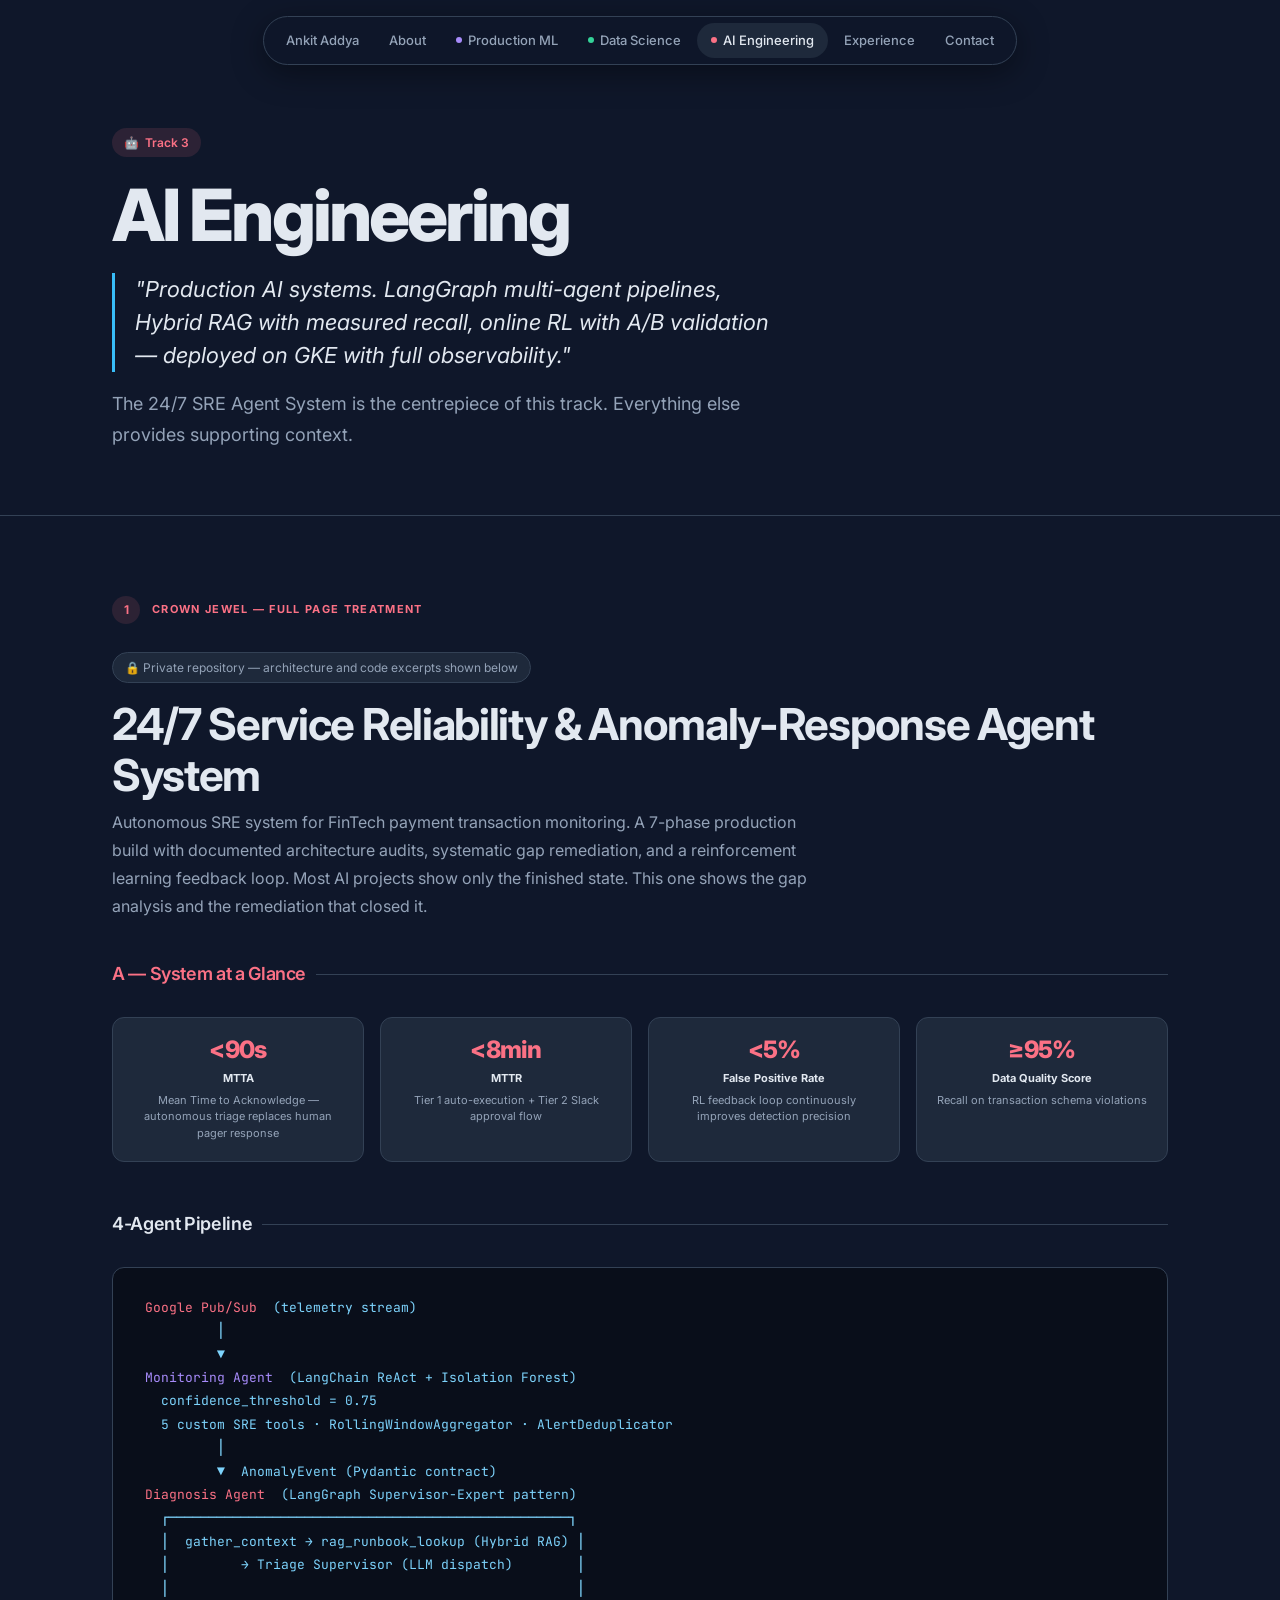
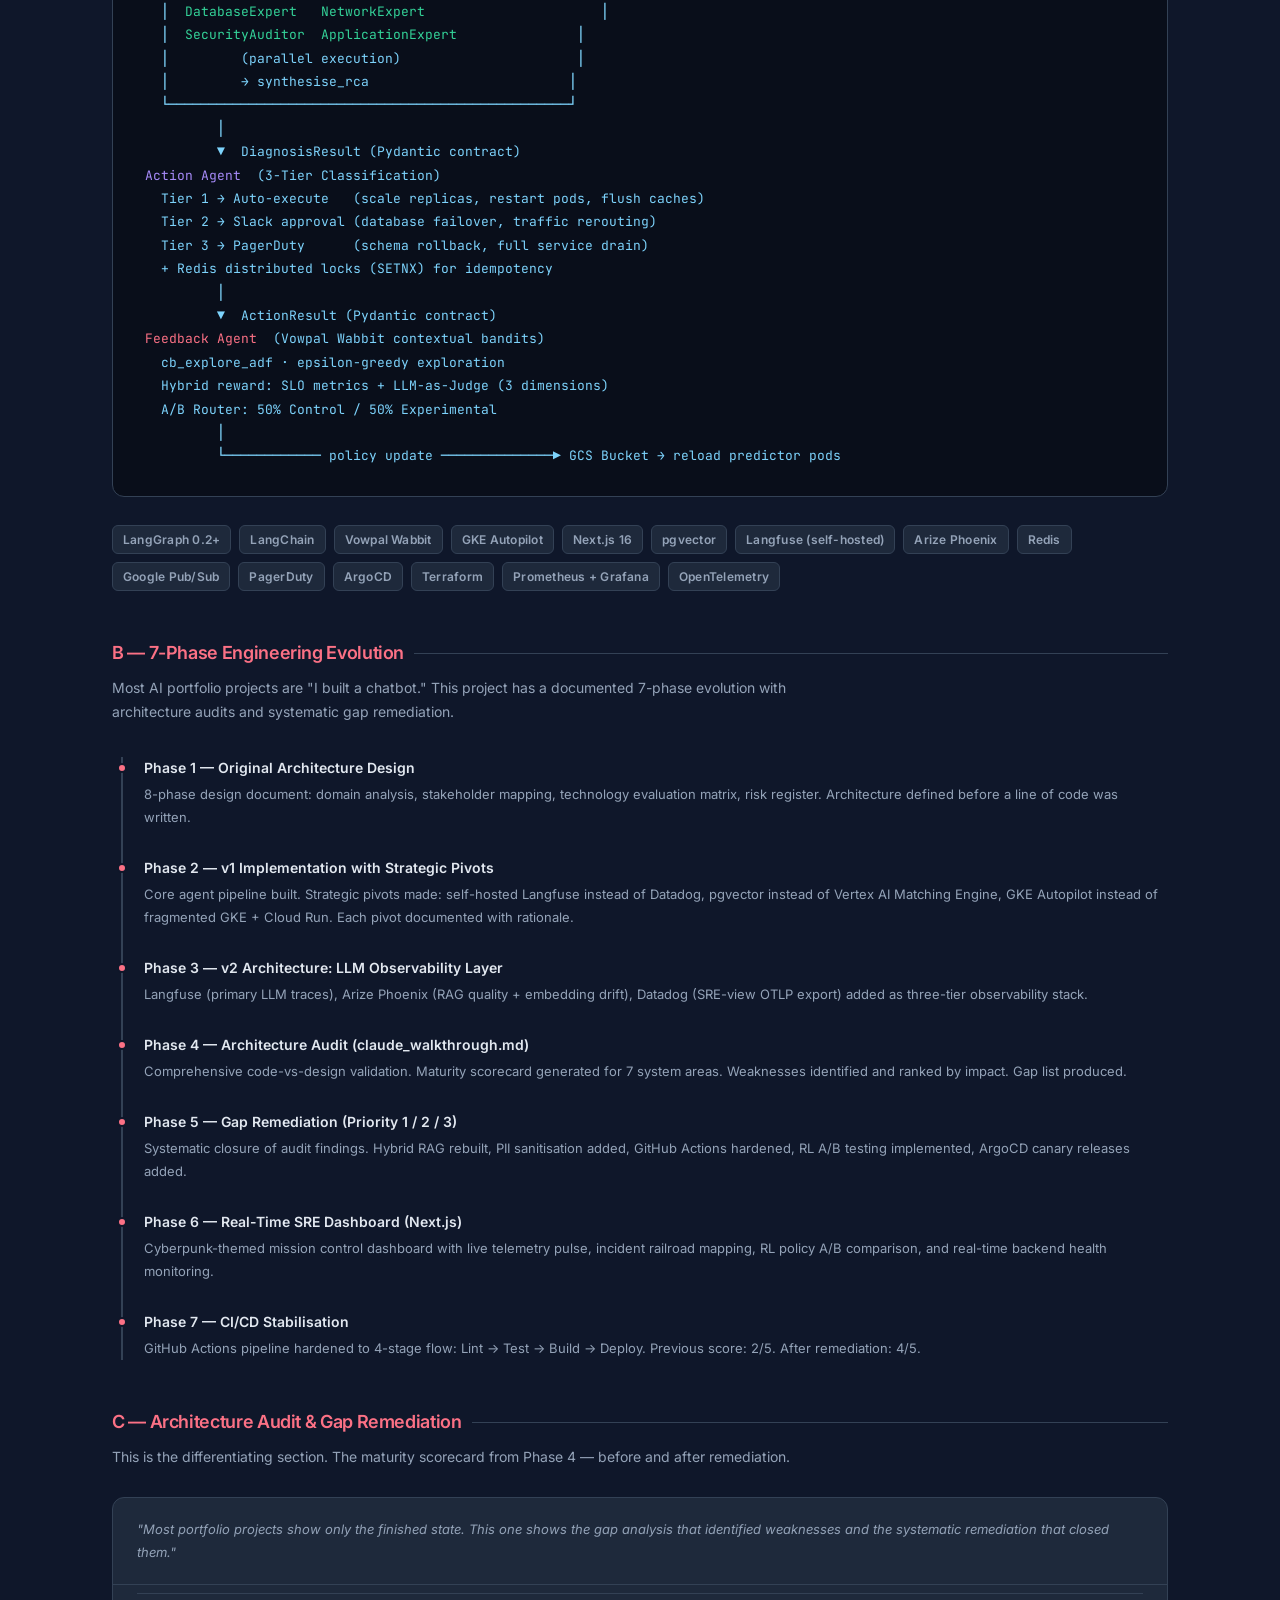
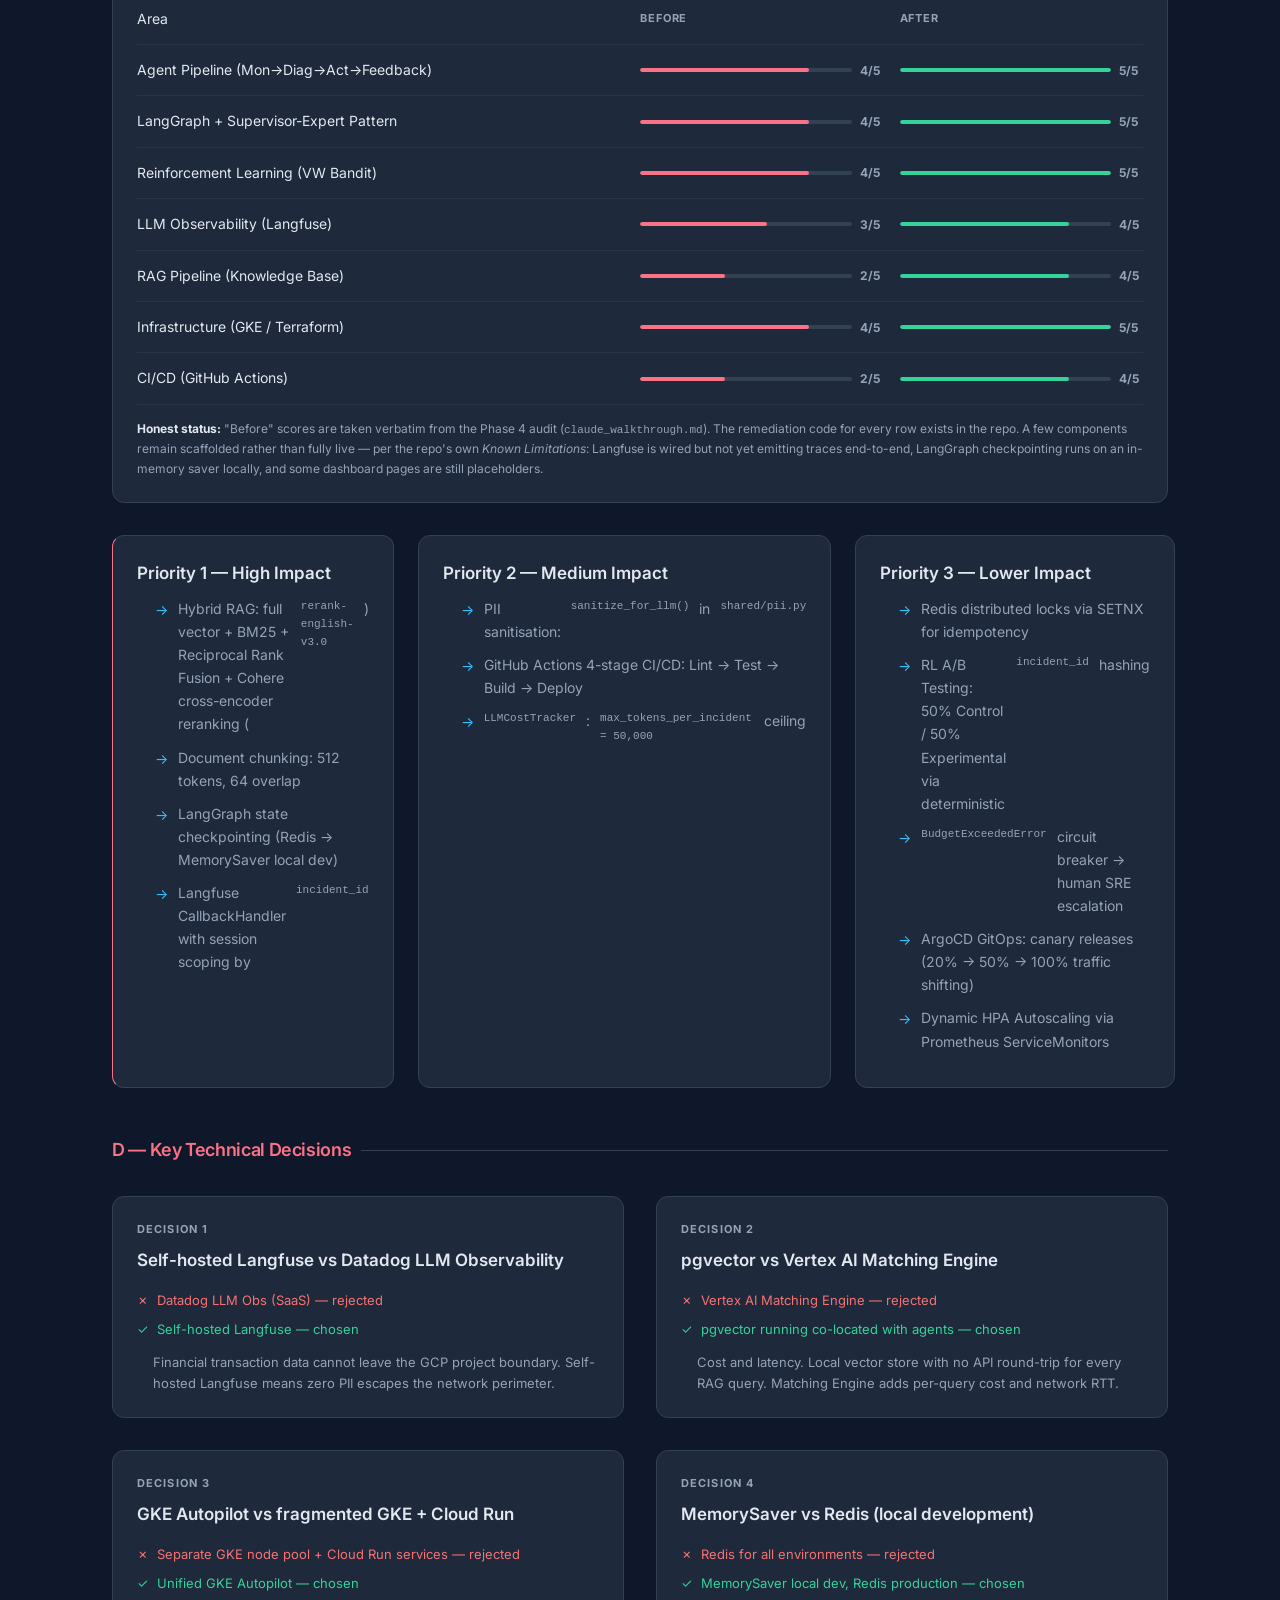
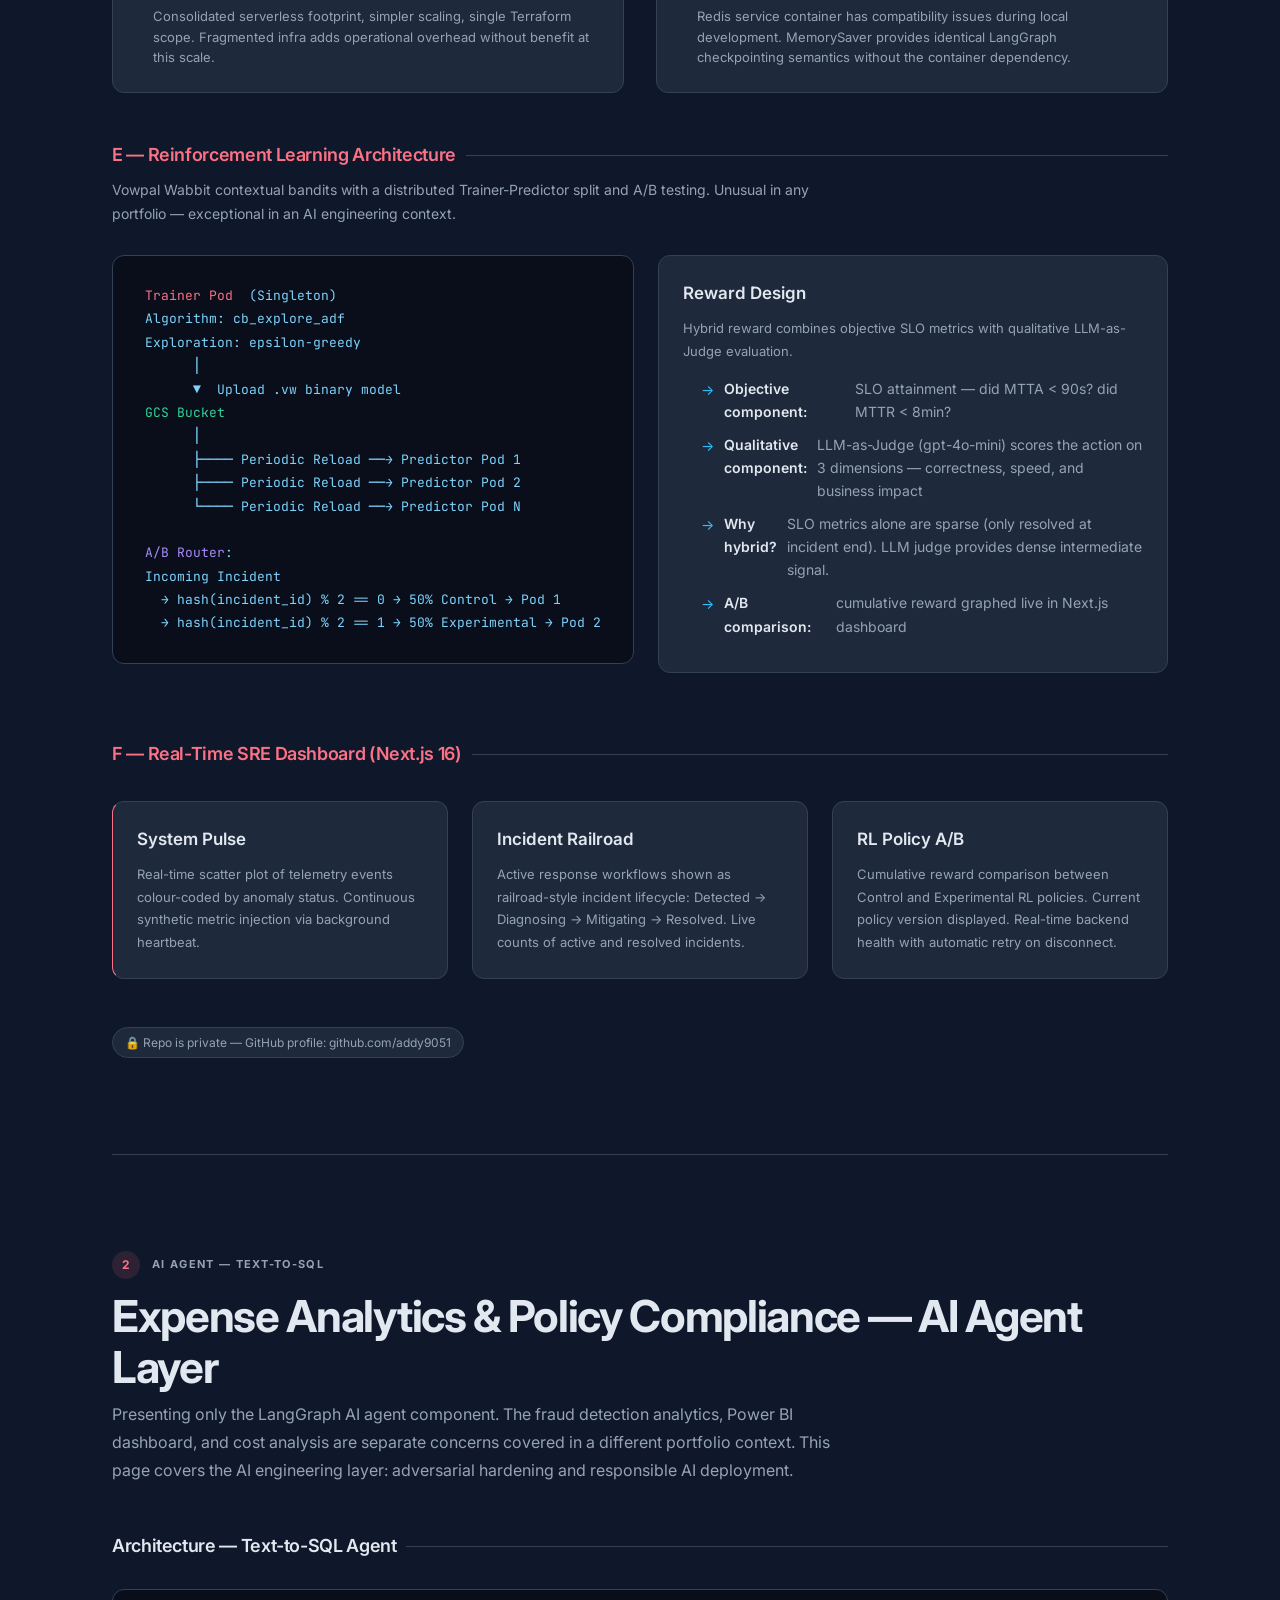
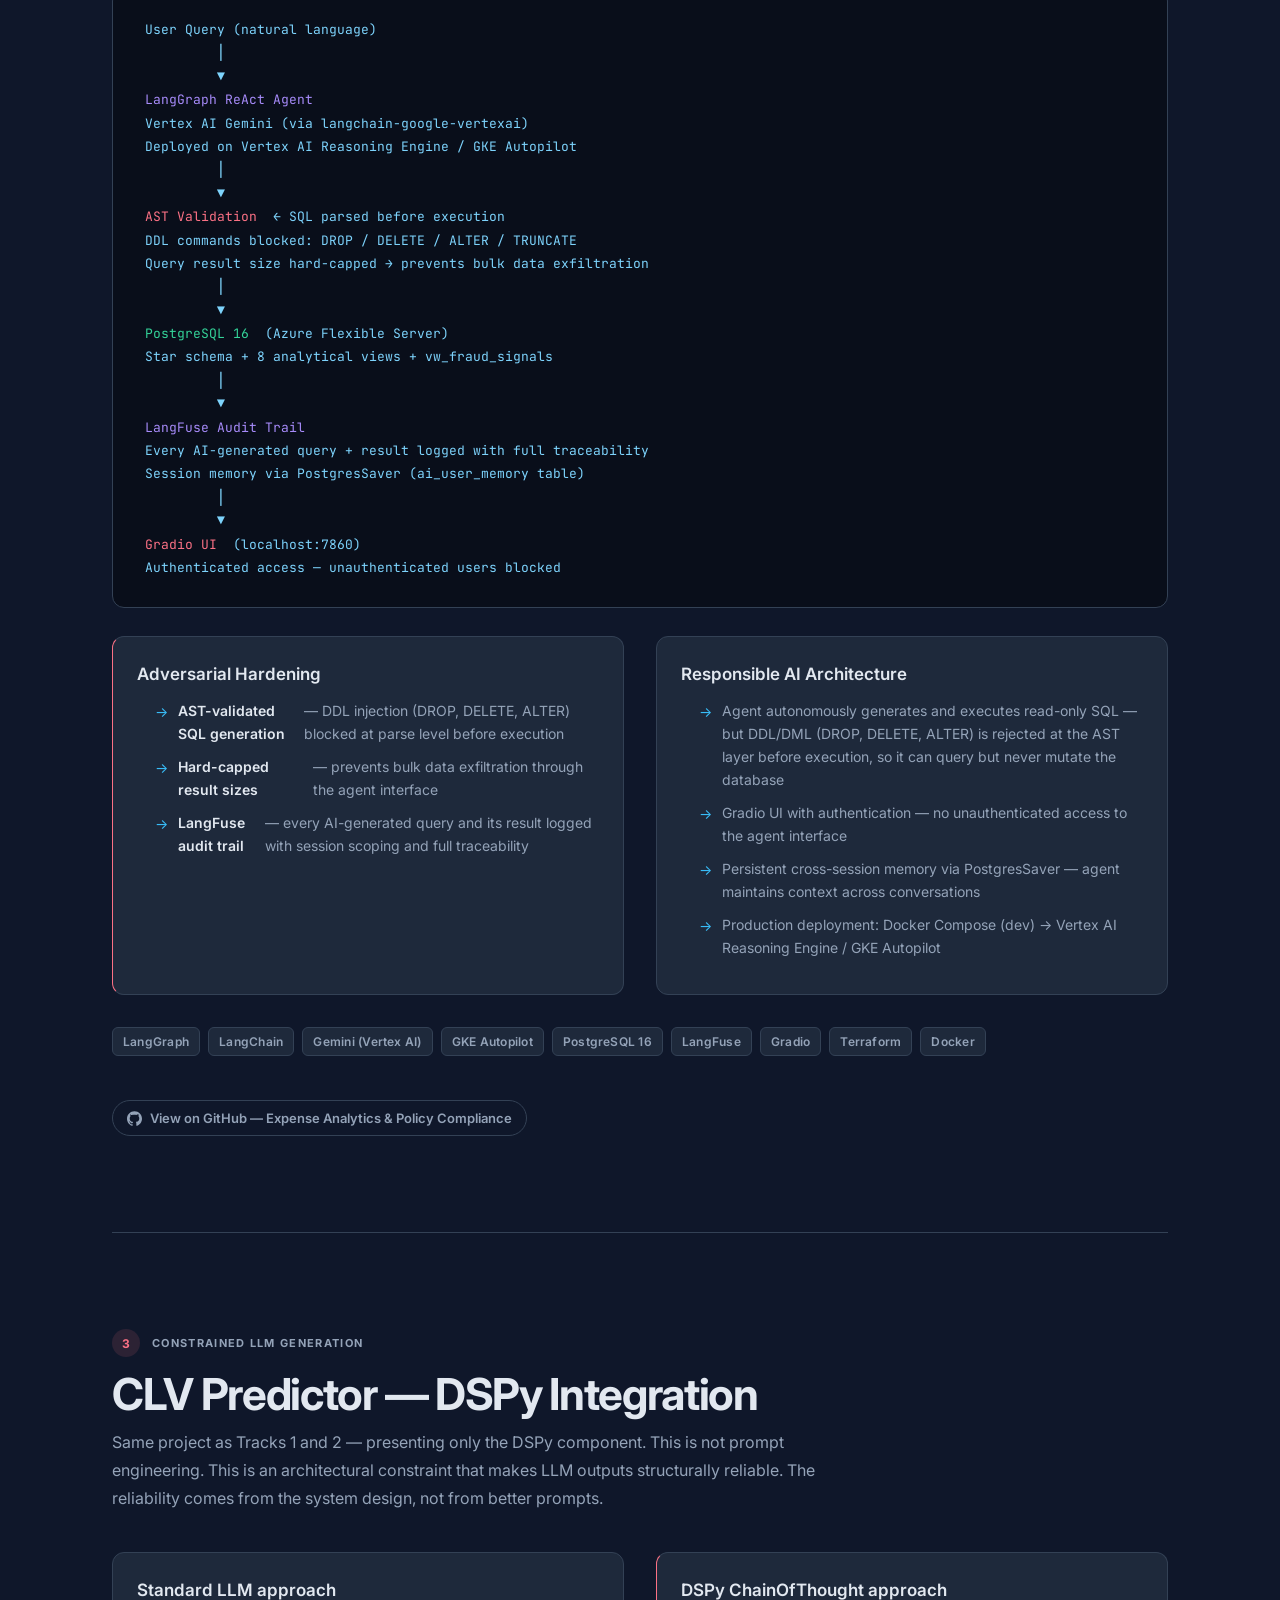
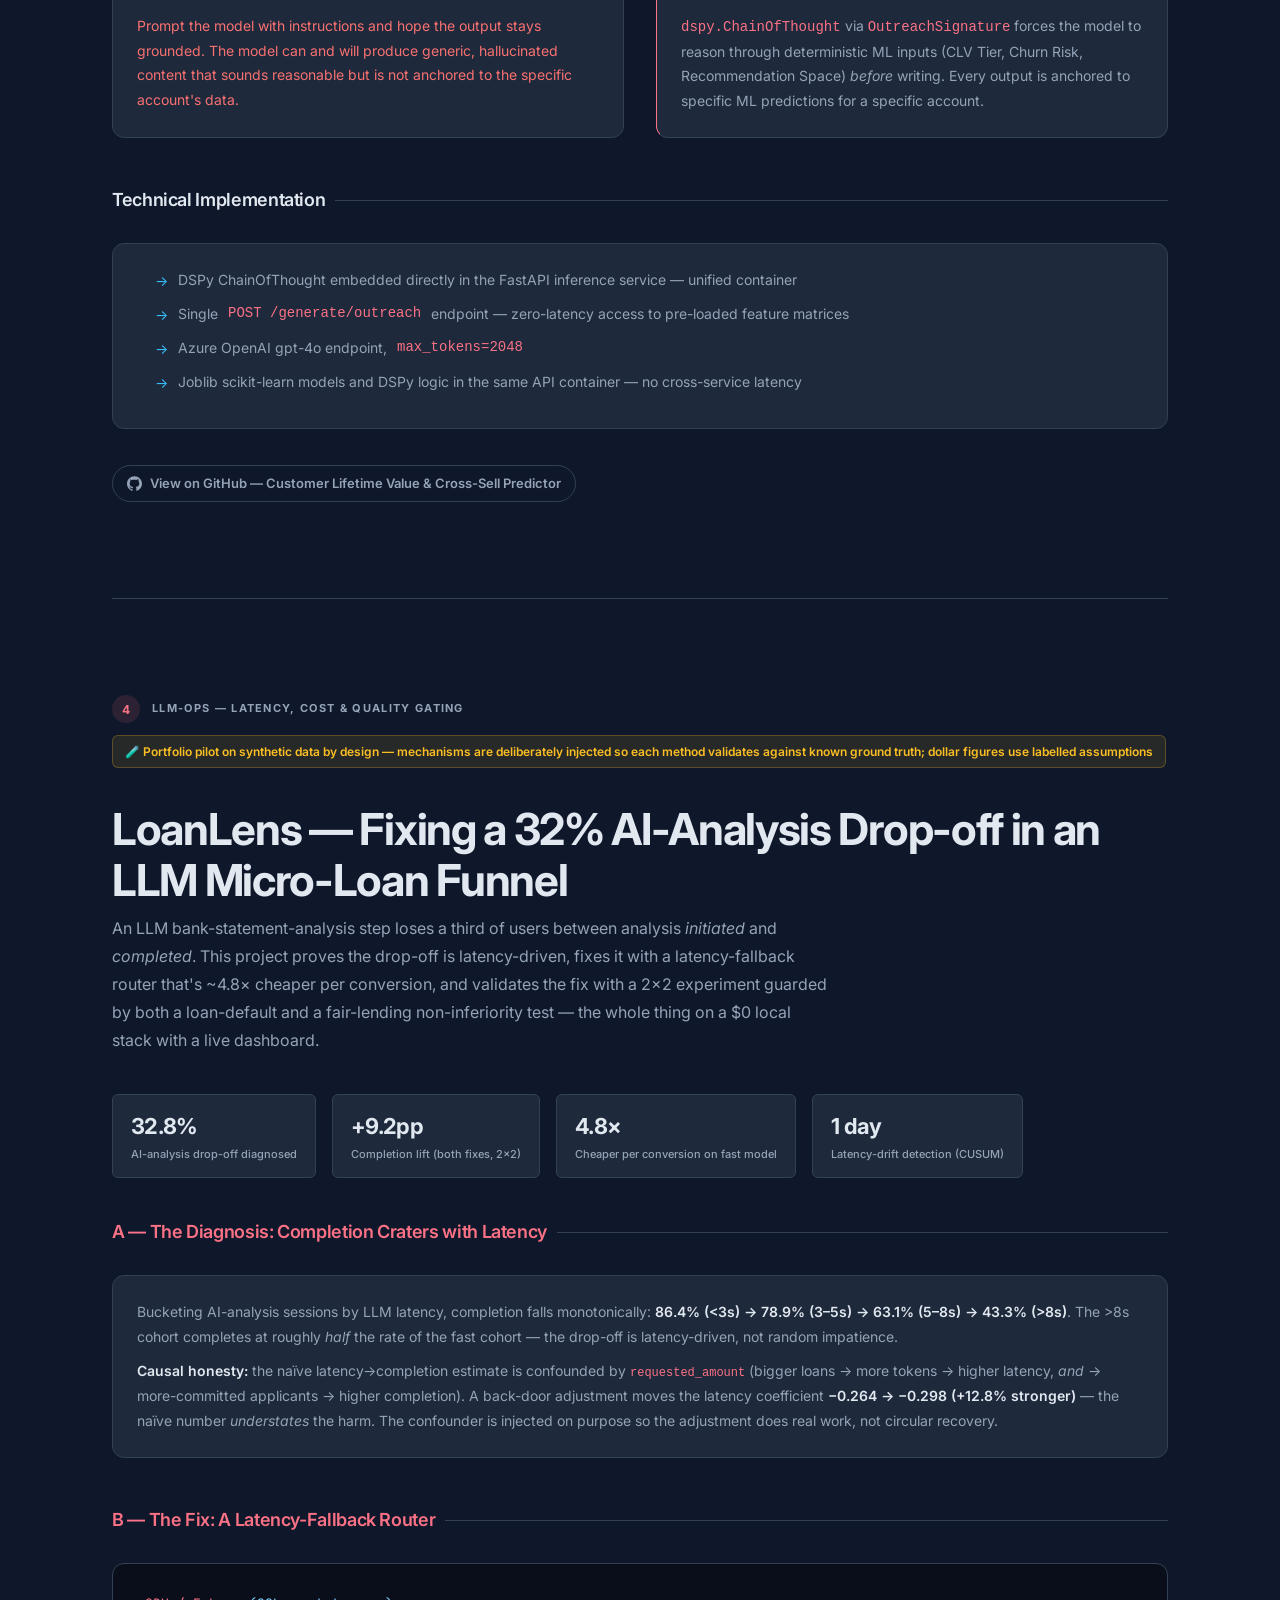
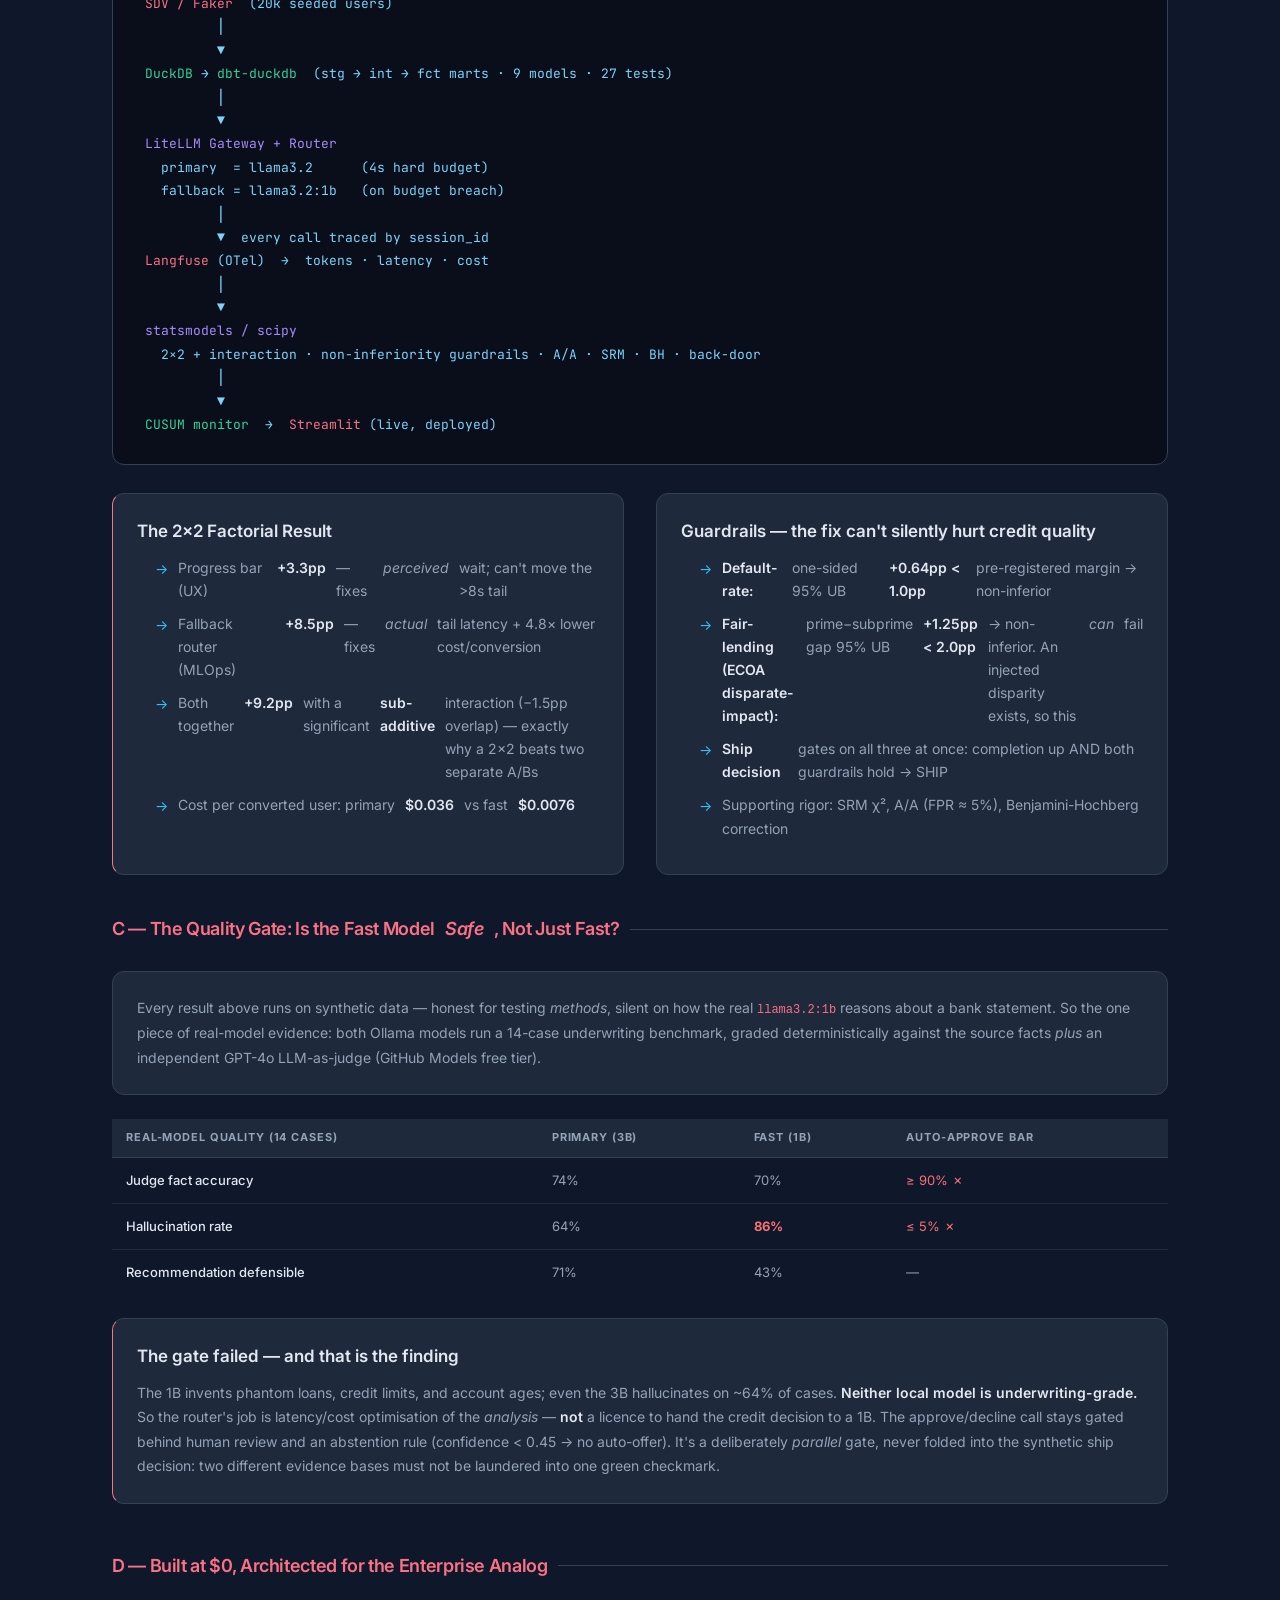
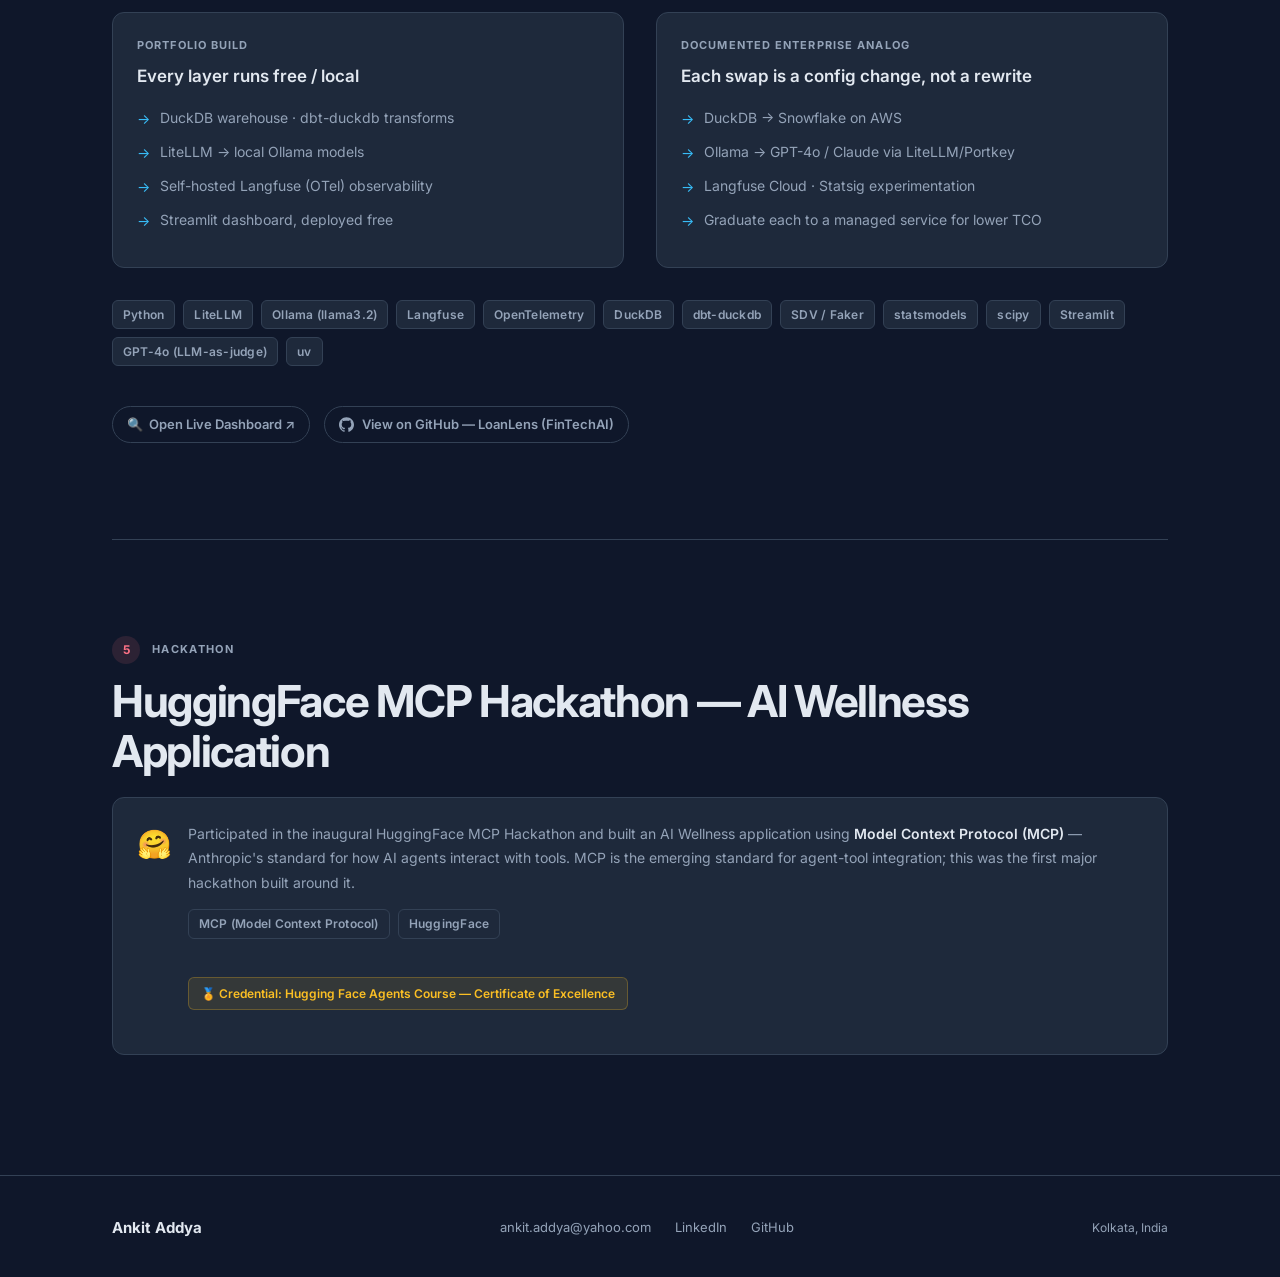
==== commit 8d9a22d2: "feat: add LoanLens LLM-Ops project case study to AI Engineering portfolio and Instamart-vs-Blinkit t" ====
--- a/ai-engineering.html
+++ b/ai-engineering.html
@@ -510,10 +510,186 @@
       </a>
     </div>
 
+    <!-- ═══ PROJECT 4: LOANLENS — LLM-OPS ════════════════════ -->
+    <div class="project-section t3 reveal">
+      <div class="project-label">
+        <span class="project-num">4</span>
+        <span class="label">LLM-Ops — Latency, Cost &amp; Quality Gating</span>
+      </div>
+      <span class="honest-label">🧪 Portfolio pilot on synthetic data by design — mechanisms are deliberately injected so each method validates against known ground truth; dollar figures use labelled assumptions</span>
+      <h2 style="margin-top: 16px;">LoanLens — Fixing a 32% AI-Analysis Drop-off in an LLM Micro-Loan Funnel</h2>
+      <p class="lead">
+        An LLM bank-statement-analysis step loses a third of users between analysis <em>initiated</em> and
+        <em>completed</em>. This project proves the drop-off is latency-driven, fixes it with a latency-fallback
+        router that's ~4.8× cheaper per conversion, and validates the fix with a 2×2 experiment guarded by both a
+        loan-default and a fair-lending non-inferiority test — the whole thing on a $0 local stack with a live dashboard.
+      </p>
+
+      <div class="metrics-row">
+        <div class="metric-chip">
+          <span class="metric-val hl-t3">32.8%</span>
+          <span class="metric-label">AI-analysis drop-off diagnosed</span>
+        </div>
+        <div class="metric-chip">
+          <span class="metric-val hl-t3">+9.2pp</span>
+          <span class="metric-label">Completion lift (both fixes, 2×2)</span>
+        </div>
+        <div class="metric-chip">
+          <span class="metric-val hl-t3">4.8×</span>
+          <span class="metric-label">Cheaper per conversion on fast model</span>
+        </div>
+        <div class="metric-chip">
+          <span class="metric-val hl-t3">1 day</span>
+          <span class="metric-label">Latency-drift detection (CUSUM)</span>
+        </div>
+      </div>
+
+      <div class="sub-section" style="margin-top: 40px;"><h3 style="color: var(--t3-color);">A — The Diagnosis: Completion Craters with Latency</h3></div>
+      <div class="card" style="margin-bottom: 24px;">
+        <p style="font-size:14px;">
+          Bucketing AI-analysis sessions by LLM latency, completion falls monotonically:
+          <strong class="text-strong">86.4% (&lt;3s) → 78.9% (3–5s) → 63.1% (5–8s) → 43.3% (&gt;8s)</strong>.
+          The &gt;8s cohort completes at roughly <em>half</em> the rate of the fast cohort — the drop-off is
+          latency-driven, not random impatience.
+        </p>
+        <p style="font-size:14px; margin-top:10px;">
+          <strong class="text-strong">Causal honesty:</strong> the naïve latency→completion estimate is confounded by
+          <code style="font-size:12px; color:var(--t3-color);">requested_amount</code> (bigger loans → more tokens → higher latency,
+          <em>and</em> → more-committed applicants → higher completion). A back-door adjustment moves the latency coefficient
+          <strong class="text-strong">−0.264 → −0.298 (+12.8% stronger)</strong> — the naïve number <em>understates</em> the harm.
+          The confounder is injected on purpose so the adjustment does real work, not circular recovery.
+        </p>
+      </div>
+
+      <div class="sub-section"><h3 style="color: var(--t3-color);">B — The Fix: A Latency-Fallback Router</h3></div>
+      <pre class="arch-diagram">
+<span class="hi3">SDV / Faker</span>  (20k seeded users)
+         │
+         ▼
+<span class="hi2">DuckDB</span> → <span class="hi2">dbt-duckdb</span>  (stg → int → fct marts · 9 models · 27 tests)
+         │
+         ▼
+<span class="hi">LiteLLM Gateway + Router</span>
+  primary  = llama3.2      (4s hard budget)
+  fallback = llama3.2:1b   (on budget breach)
+         │
+         ▼  every call traced by session_id
+<span class="hi3">Langfuse</span> (OTel)  →  tokens · latency · cost
+         │
+         ▼
+<span class="hi">statsmodels / scipy</span>
+  2×2 + interaction · non-inferiority guardrails · A/A · SRM · BH · back-door
+         │
+         ▼
+<span class="hi2">CUSUM monitor</span>  →  <span class="hi3">Streamlit</span> (live, deployed)</pre>
+
+      <div class="two-col" style="margin-top: 8px;">
+        <div class="card t3">
+          <h4>The 2×2 Factorial Result</h4>
+          <ul class="key-points" style="margin-top: 8px;">
+            <li>Progress bar (UX) <strong class="text-strong">+3.3pp</strong> — fixes <em>perceived</em> wait; can't move the &gt;8s tail</li>
+            <li>Fallback router (MLOps) <strong class="text-strong">+8.5pp</strong> — fixes <em>actual</em> tail latency + 4.8× lower cost/conversion</li>
+            <li>Both together <strong class="text-strong">+9.2pp</strong> with a significant <strong class="text-strong">sub-additive</strong> interaction (−1.5pp overlap) — exactly why a 2×2 beats two separate A/Bs</li>
+            <li>Cost per converted user: primary <strong class="text-strong">$0.036</strong> vs fast <strong class="text-strong">$0.0076</strong></li>
+          </ul>
+        </div>
+        <div class="card">
+          <h4>Guardrails — the fix can't silently hurt credit quality</h4>
+          <ul class="key-points" style="margin-top: 8px;">
+            <li><strong class="text-strong">Default-rate:</strong> one-sided 95% UB <strong class="text-strong">+0.64pp &lt; 1.0pp</strong> pre-registered margin → non-inferior</li>
+            <li><strong class="text-strong">Fair-lending (ECOA disparate-impact):</strong> prime−subprime gap 95% UB <strong class="text-strong">+1.25pp &lt; 2.0pp</strong> → non-inferior. An injected disparity exists, so this <em>can</em> fail</li>
+            <li><strong class="text-strong">Ship decision</strong> gates on all three at once: completion up AND both guardrails hold → SHIP</li>
+            <li>Supporting rigor: SRM χ², A/A (FPR ≈ 5%), Benjamini-Hochberg correction</li>
+          </ul>
+        </div>
+      </div>
+
+      <div class="sub-section" style="margin-top: 40px;"><h3 style="color: var(--t3-color);">C — The Quality Gate: Is the Fast Model <em>Safe</em>, Not Just Fast?</h3></div>
+      <div class="card" style="margin-bottom: 20px;">
+        <p style="font-size:14px;">
+          Every result above runs on synthetic data — honest for testing <em>methods</em>, silent on how the real
+          <code style="font-size:12px; color:var(--t3-color);">llama3.2:1b</code> reasons about a bank statement. So the one piece of
+          real-model evidence: both Ollama models run a 14-case underwriting benchmark, graded deterministically against the
+          source facts <em>plus</em> an independent GPT-4o LLM-as-judge (GitHub Models free tier).
+        </p>
+      </div>
+      <table class="data-table">
+        <thead>
+          <tr><th>Real-model quality (14 cases)</th><th>Primary (3B)</th><th>Fast (1B)</th><th>Auto-approve bar</th></tr>
+        </thead>
+        <tbody>
+          <tr><td>Judge fact accuracy</td><td>74%</td><td>70%</td><td style="color:#f87171;">≥ 90% ✗</td></tr>
+          <tr><td>Hallucination rate</td><td>64%</td><td style="color:#f87171; font-weight:700;">86%</td><td style="color:#f87171;">≤ 5% ✗</td></tr>
+          <tr><td>Recommendation defensible</td><td>71%</td><td>43%</td><td>—</td></tr>
+        </tbody>
+      </table>
+      <div class="card t3" style="margin: 20px 0;">
+        <h4>The gate failed — and that is the finding</h4>
+        <p style="font-size:14px; margin-top:10px;">
+          The 1B invents phantom loans, credit limits, and account ages; even the 3B hallucinates on ~64% of cases.
+          <strong class="text-strong">Neither local model is underwriting-grade.</strong> So the router's job is
+          latency/cost optimisation of the <em>analysis</em> — <strong class="text-strong">not</strong> a licence to hand the
+          credit decision to a 1B. The approve/decline call stays gated behind human review and an abstention rule
+          (confidence &lt; 0.45 → no auto-offer). It's a deliberately <em>parallel</em> gate, never folded into the synthetic
+          ship decision: two different evidence bases must not be laundered into one green checkmark.
+        </p>
+      </div>
+
+      <div class="sub-section"><h3 style="color: var(--t3-color);">D — Built at $0, Architected for the Enterprise Analog</h3></div>
+      <div class="two-col">
+        <div class="decision-card">
+          <div class="decision-label">Portfolio build</div>
+          <h4>Every layer runs free / local</h4>
+          <ul class="key-points" style="margin-top: 8px;">
+            <li>DuckDB warehouse · dbt-duckdb transforms</li>
+            <li>LiteLLM → local Ollama models</li>
+            <li>Self-hosted Langfuse (OTel) observability</li>
+            <li>Streamlit dashboard, deployed free</li>
+          </ul>
+        </div>
+        <div class="decision-card">
+          <div class="decision-label">Documented enterprise analog</div>
+          <h4>Each swap is a config change, not a rewrite</h4>
+          <ul class="key-points" style="margin-top: 8px;">
+            <li>DuckDB → Snowflake on AWS</li>
+            <li>Ollama → GPT-4o / Claude via LiteLLM/Portkey</li>
+            <li>Langfuse Cloud · Statsig experimentation</li>
+            <li>Graduate each to a managed service for lower TCO</li>
+          </ul>
+        </div>
+      </div>
+
+      <div class="tech-stack" style="margin-top: 24px;">
+        <span class="badge">Python</span>
+        <span class="badge">LiteLLM</span>
+        <span class="badge">Ollama (llama3.2)</span>
+        <span class="badge">Langfuse</span>
+        <span class="badge">OpenTelemetry</span>
+        <span class="badge">DuckDB</span>
+        <span class="badge">dbt-duckdb</span>
+        <span class="badge">SDV / Faker</span>
+        <span class="badge">statsmodels</span>
+        <span class="badge">scipy</span>
+        <span class="badge">Streamlit</span>
+        <span class="badge">GPT-4o (LLM-as-judge)</span>
+        <span class="badge">uv</span>
+      </div>
+
+      <div style="display:flex; gap:14px; flex-wrap:wrap; margin-top: 20px;">
+        <a href="https://fintechai-analytics-project-ankitaddya.streamlit.app/" target="_blank" rel="noopener" class="github-link" style="display: inline-flex;">
+          🔍 &nbsp;Open Live Dashboard ↗
+        </a>
+        <a href="https://github.com/addy9051/FinTechAI-product-analytics-project" target="_blank" rel="noopener" class="github-link" style="display: inline-flex;">
+          <svg viewBox="0 0 24 24" fill="currentColor"><path d="M12 .297c-6.63 0-12 5.373-12 12 0 5.303 3.438 9.8 8.205 11.385.6.113.82-.258.82-.577 0-.285-.01-1.04-.015-2.04-3.338.724-4.042-1.61-4.042-1.61C4.422 18.07 3.633 17.7 3.633 17.7c-1.087-.744.084-.729.084-.729 1.205.084 1.838 1.236 1.838 1.236 1.07 1.835 2.809 1.305 3.495.998.108-.776.417-1.305.76-1.605-2.665-.3-5.466-1.332-5.466-5.93 0-1.31.465-2.38 1.235-3.22-.135-.303-.54-1.523.105-3.176 0 0 1.005-.322 3.3 1.23.96-.267 1.98-.399 3-.405 1.02.006 2.04.138 3 .405 2.28-1.552 3.285-1.23 3.285-1.23.645 1.653.24 2.873.12 3.176.765.84 1.23 1.91 1.23 3.22 0 4.61-2.805 5.625-5.475 5.92.42.36.81 1.096.81 2.22 0 1.606-.015 2.896-.015 3.286 0 .315.21.69.825.57C20.565 22.092 24 17.592 24 12.297c0-6.627-5.373-12-12-12"/></svg>
+          View on GitHub — LoanLens (FinTechAI)
+        </a>
+      </div>
+    </div>
+
     <!-- ═══ HUGGINGFACE MCP ════════════════════════════════════ -->
     <div class="project-section t3 reveal" style="border-bottom: none; margin-bottom: 40px; padding-bottom: 40px;">
       <div class="project-label">
-        <span class="project-num">4</span>
+        <span class="project-num">5</span>
         <span class="label">Hackathon</span>
       </div>
       <h2>HuggingFace MCP Hackathon — AI Wellness Application</h2>
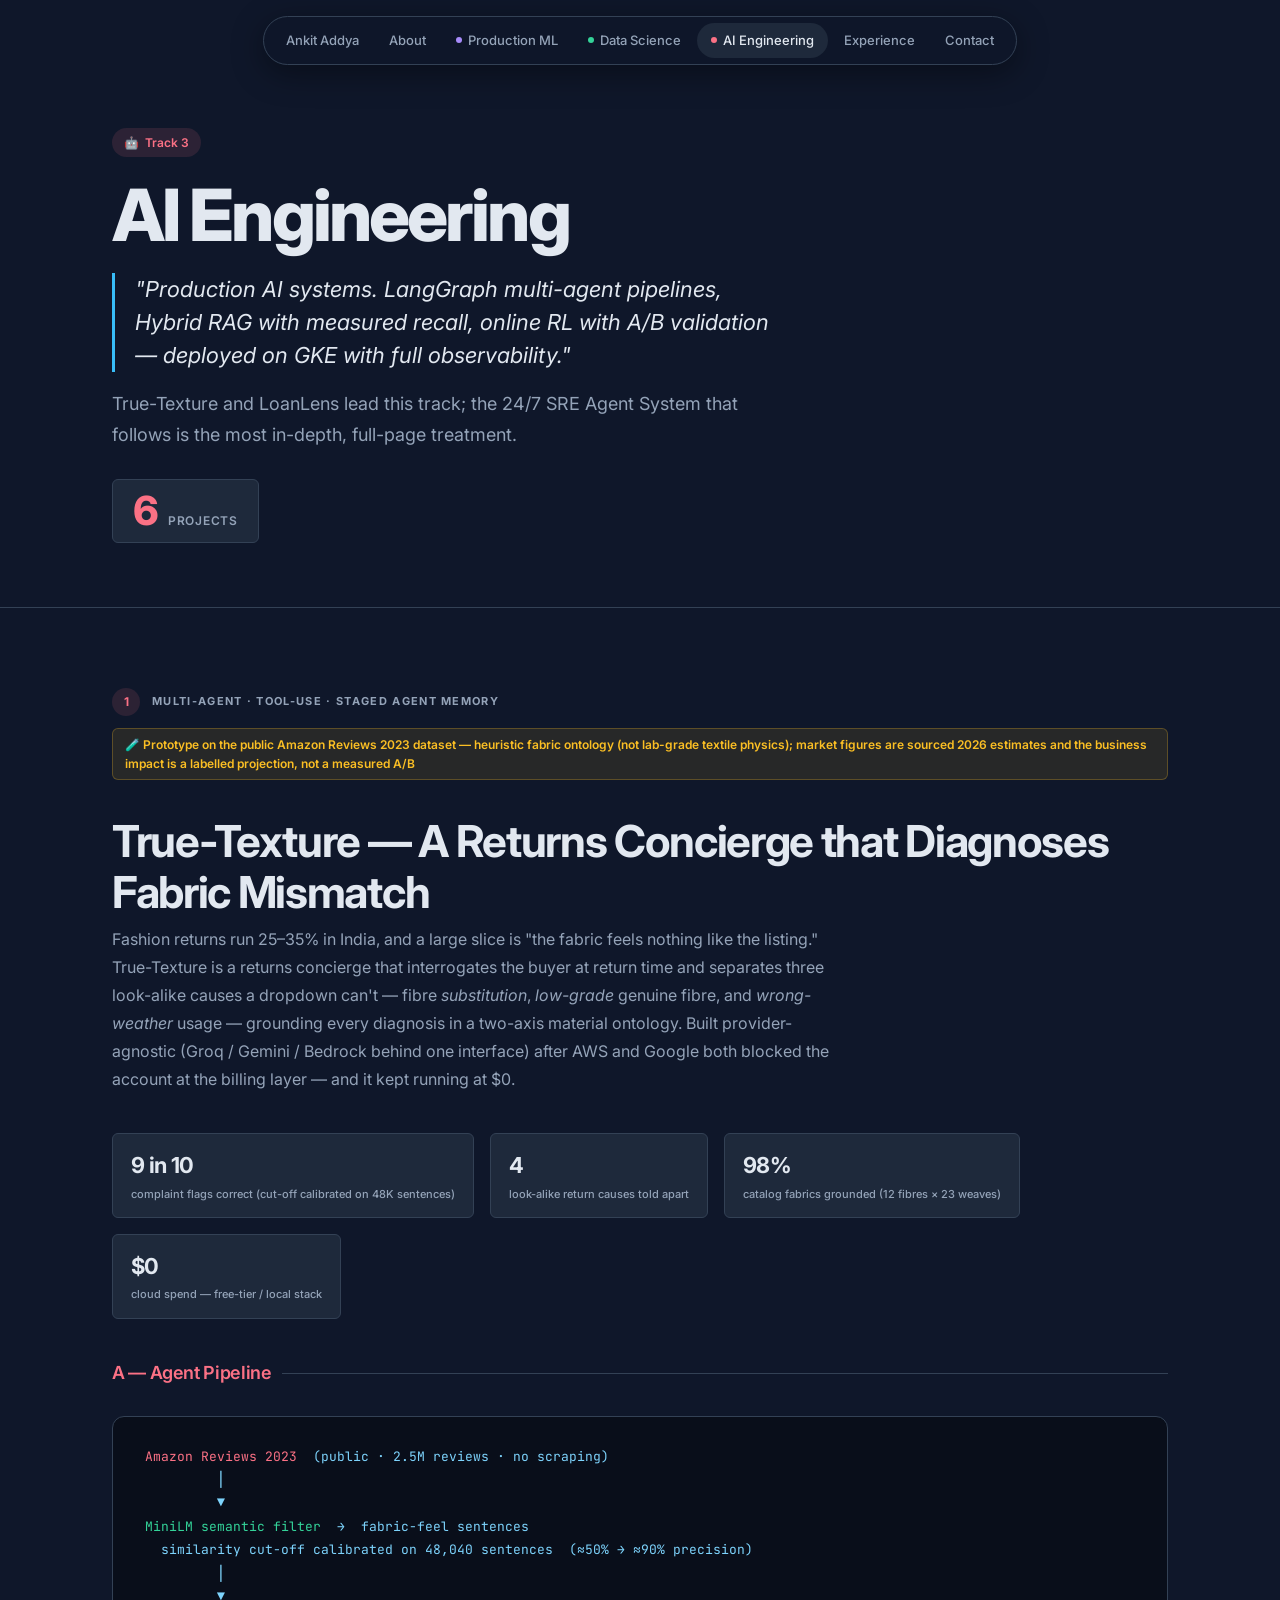
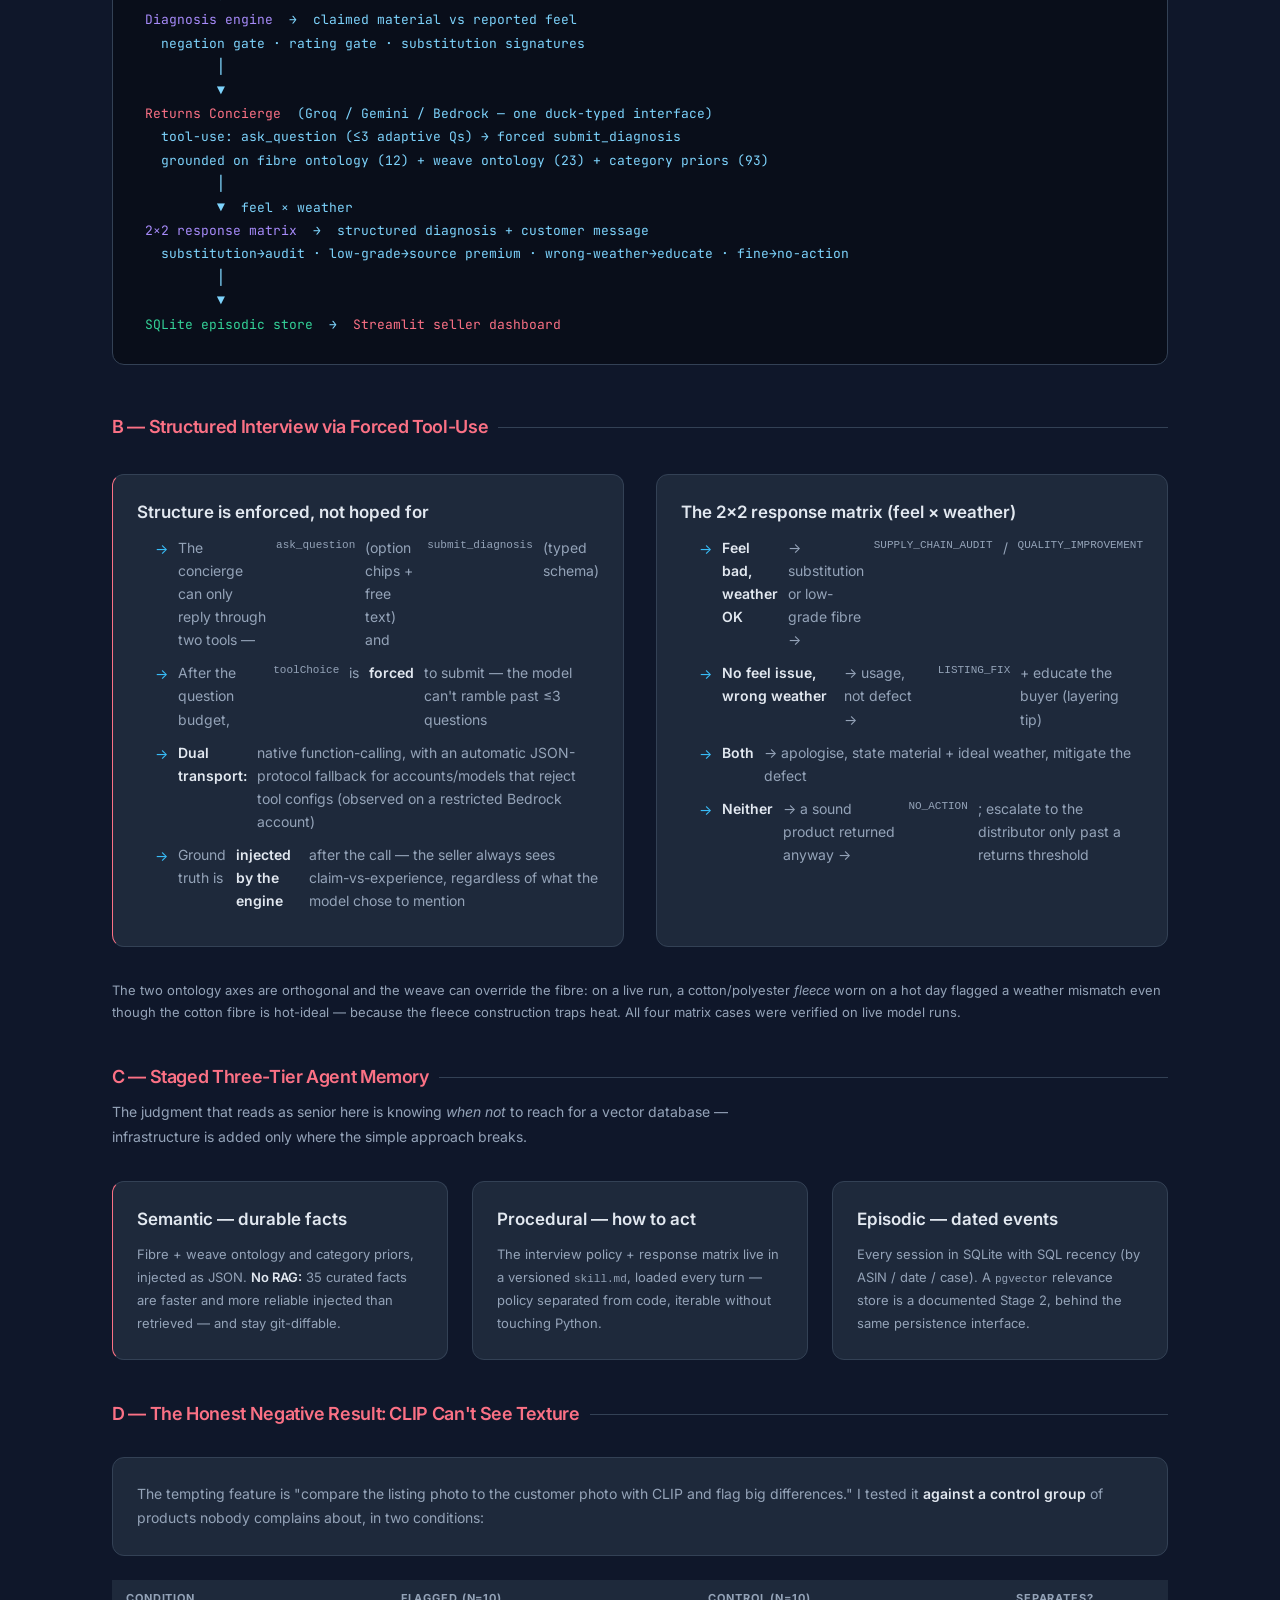
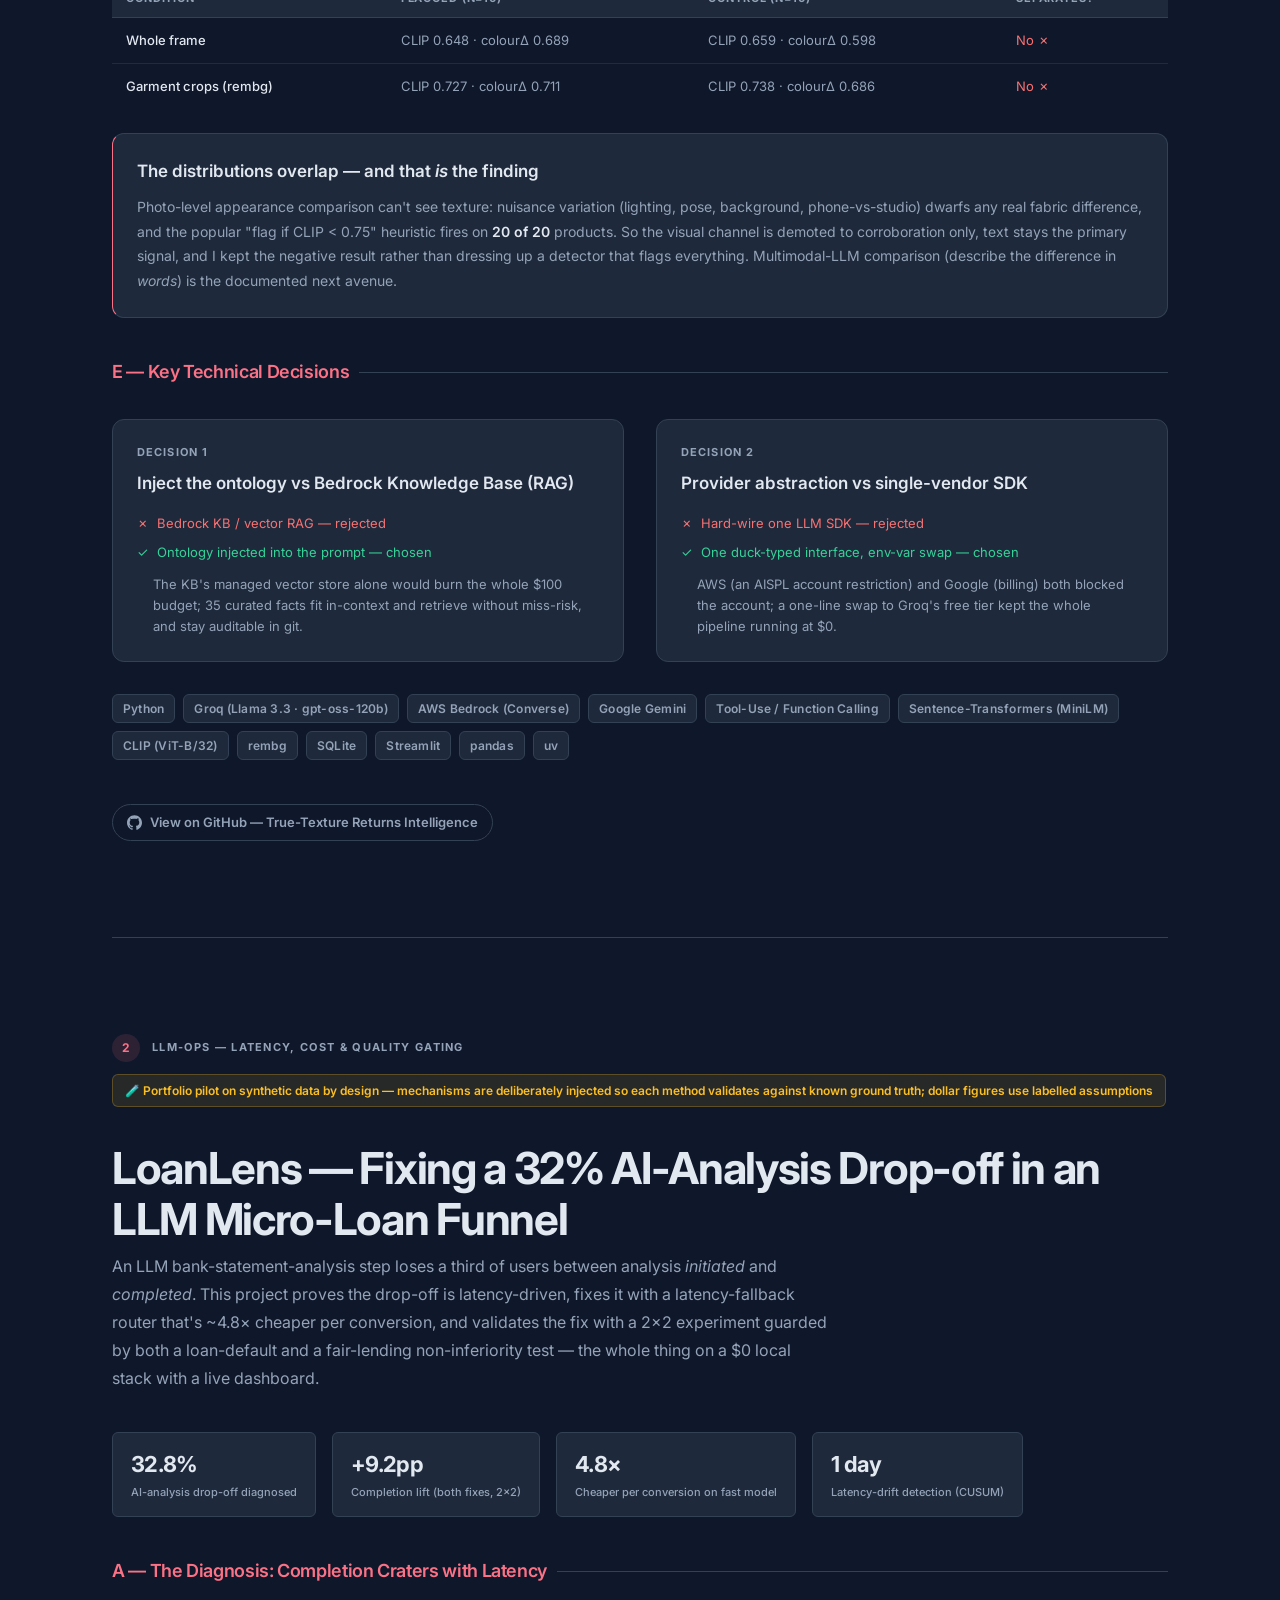
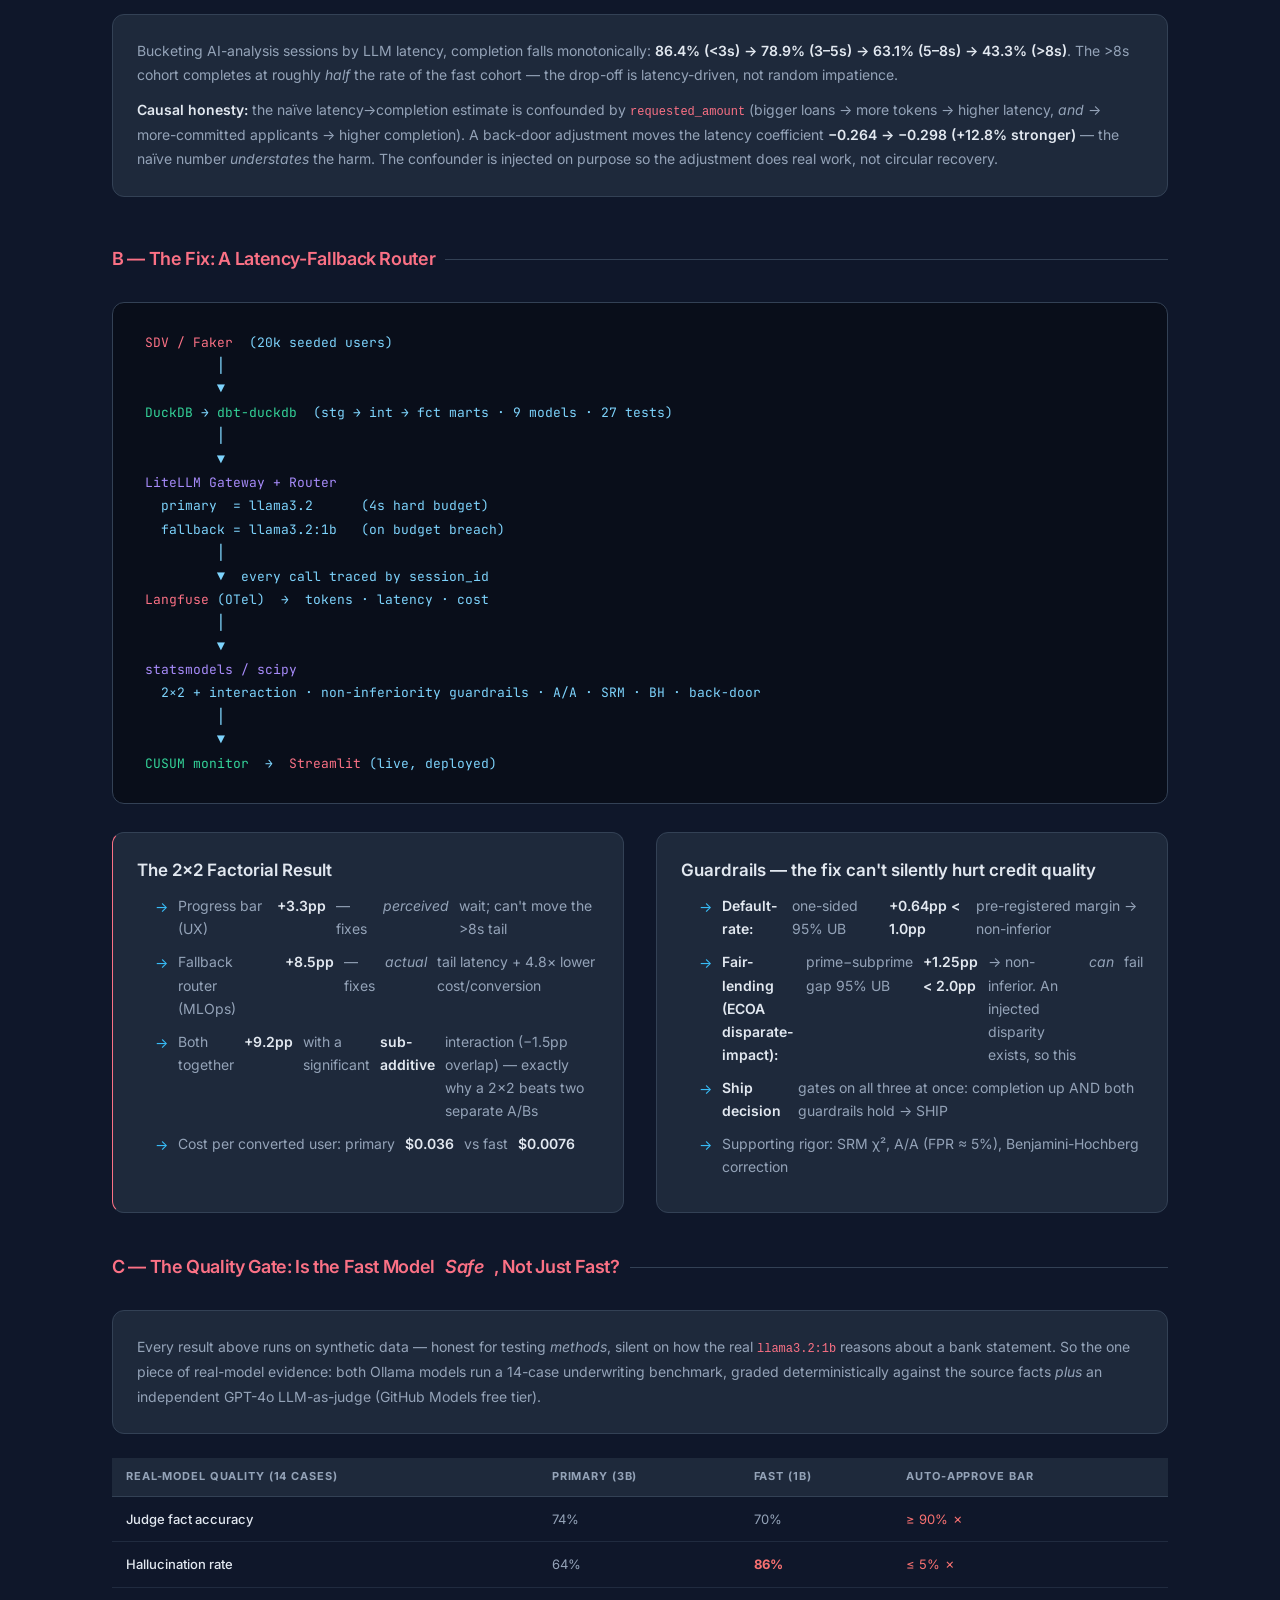
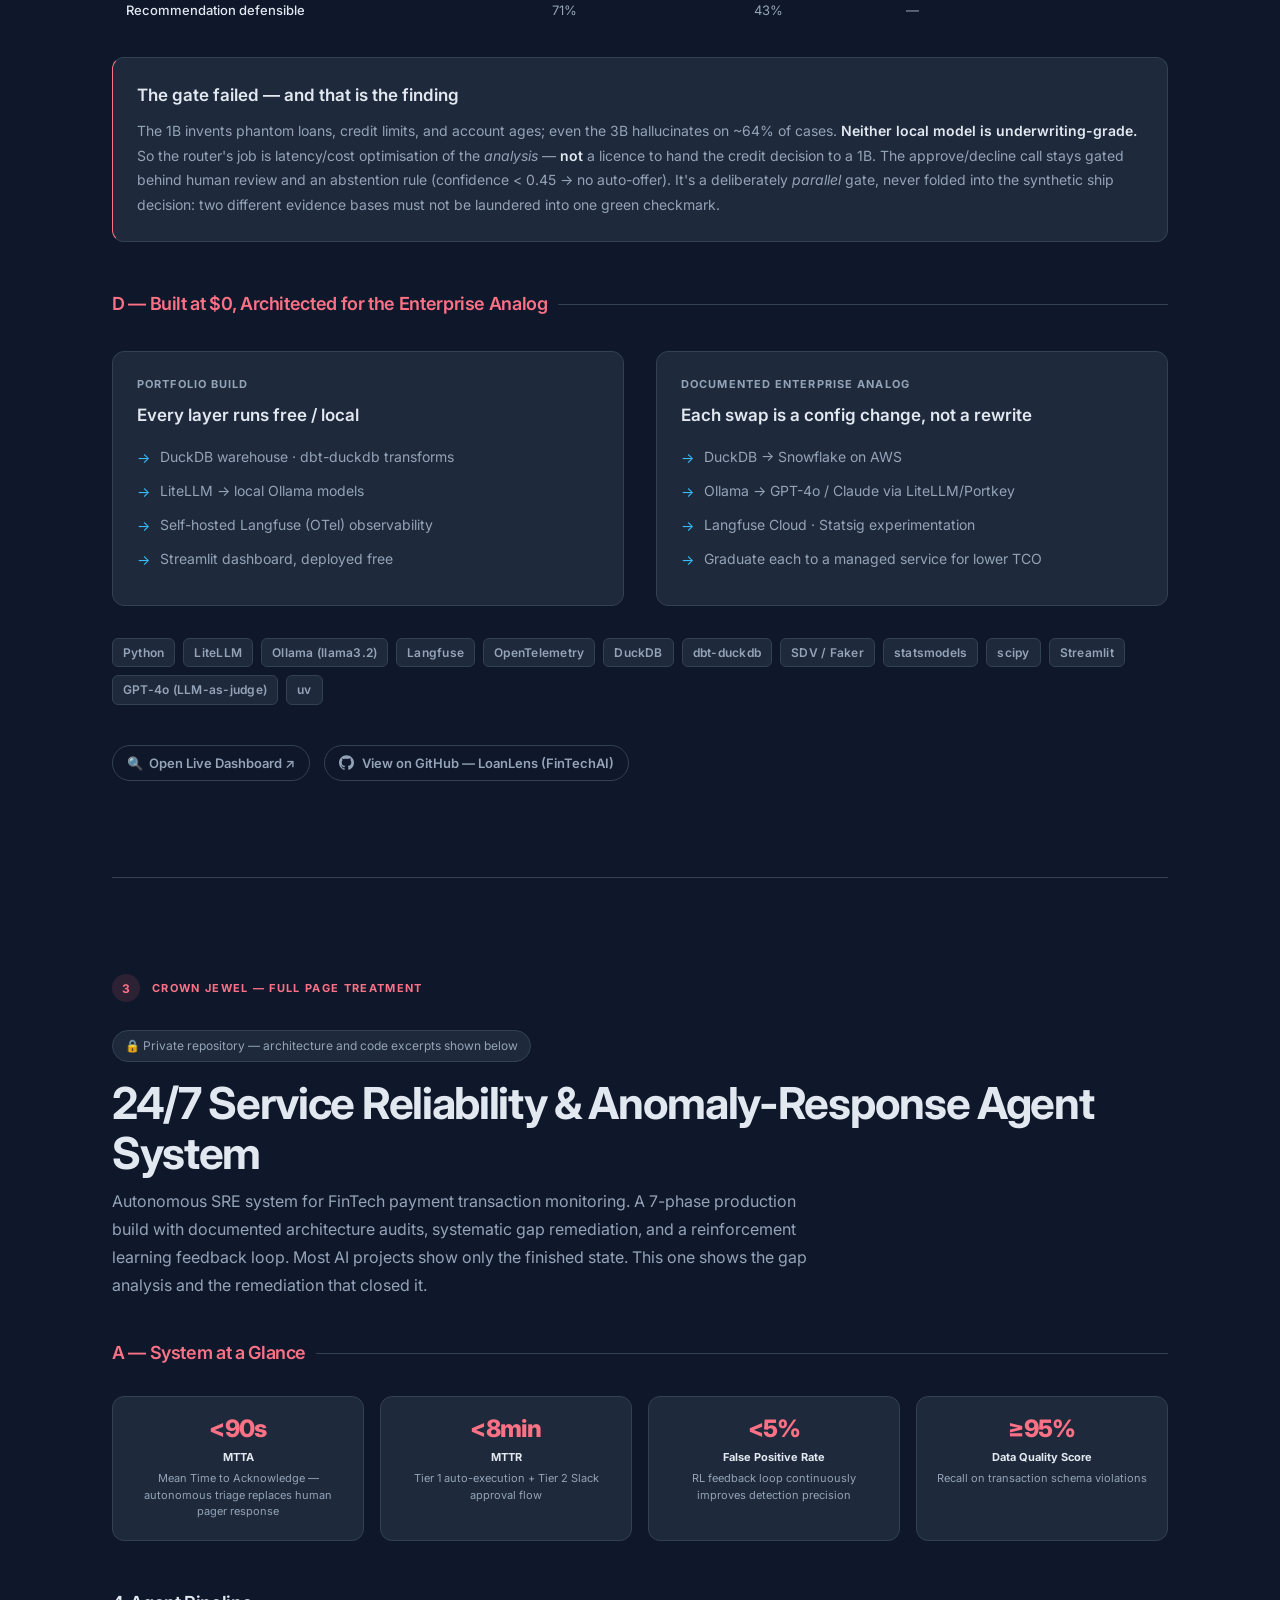
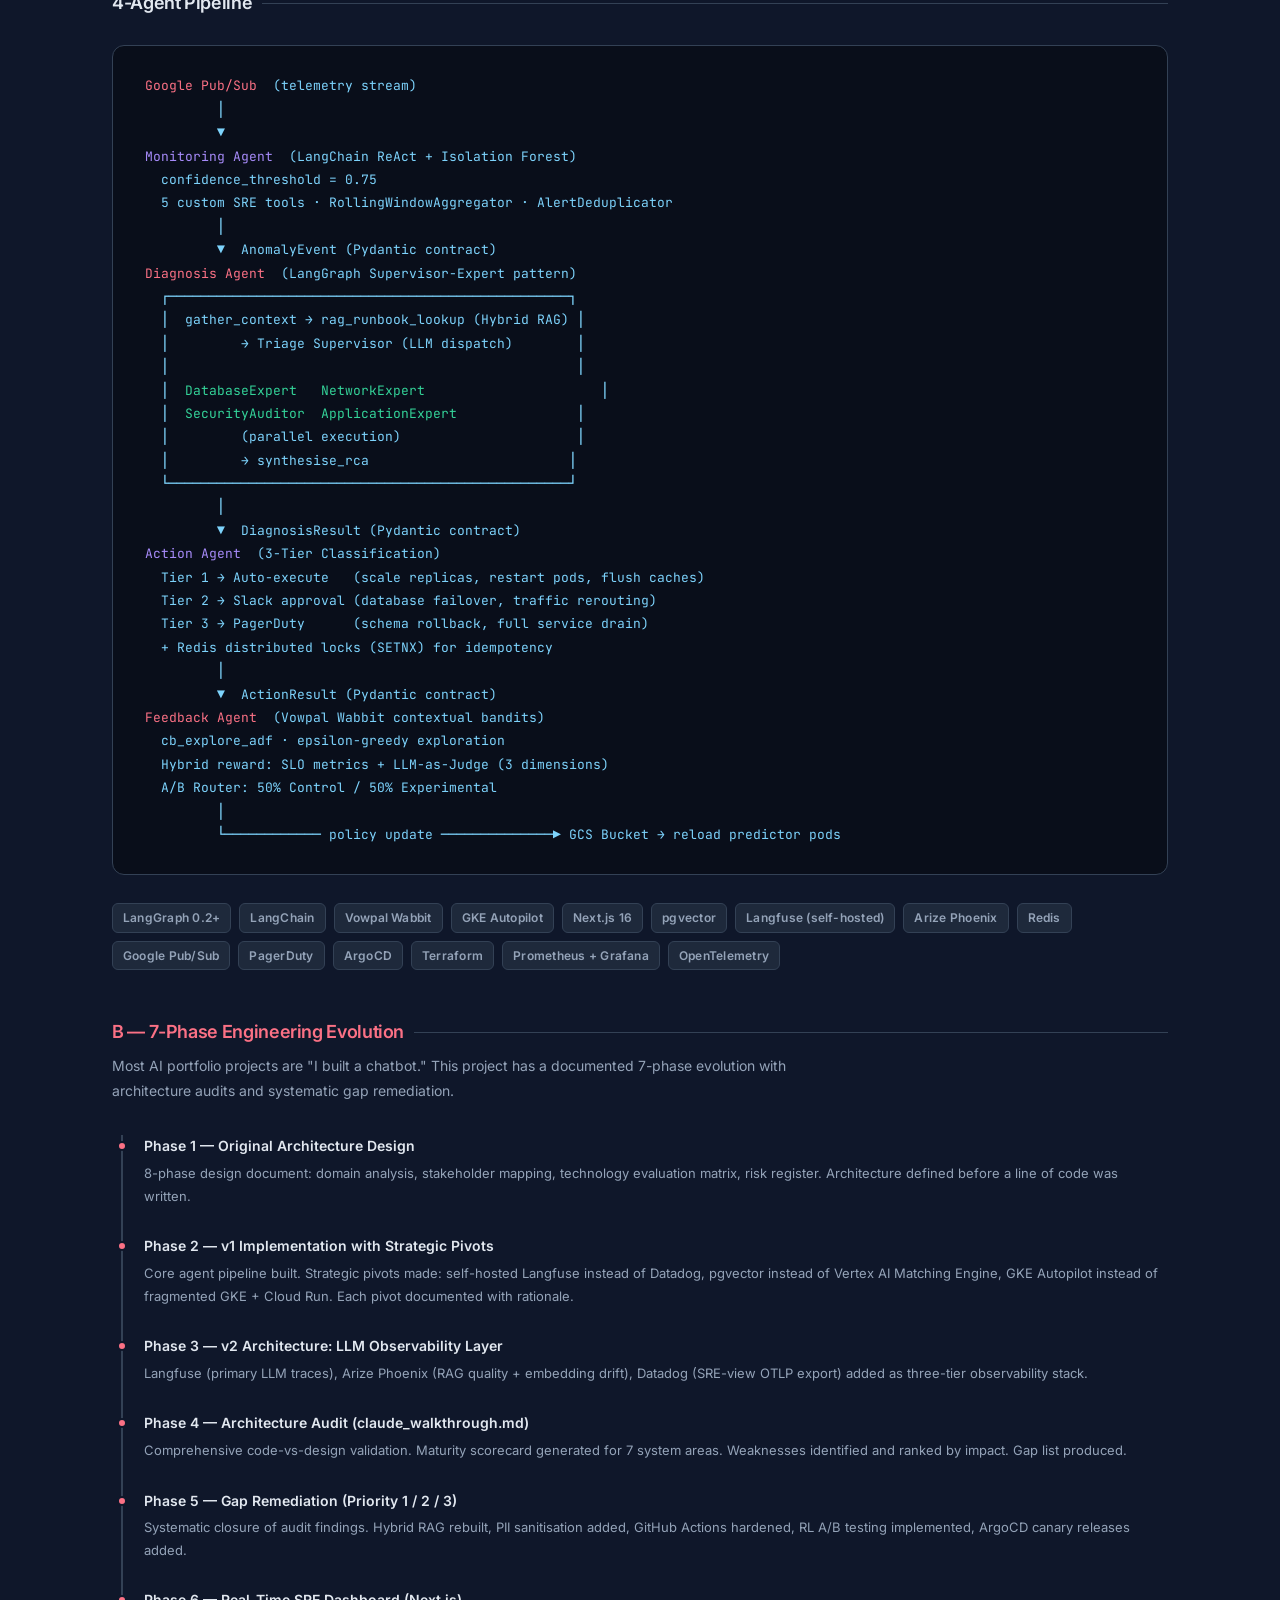
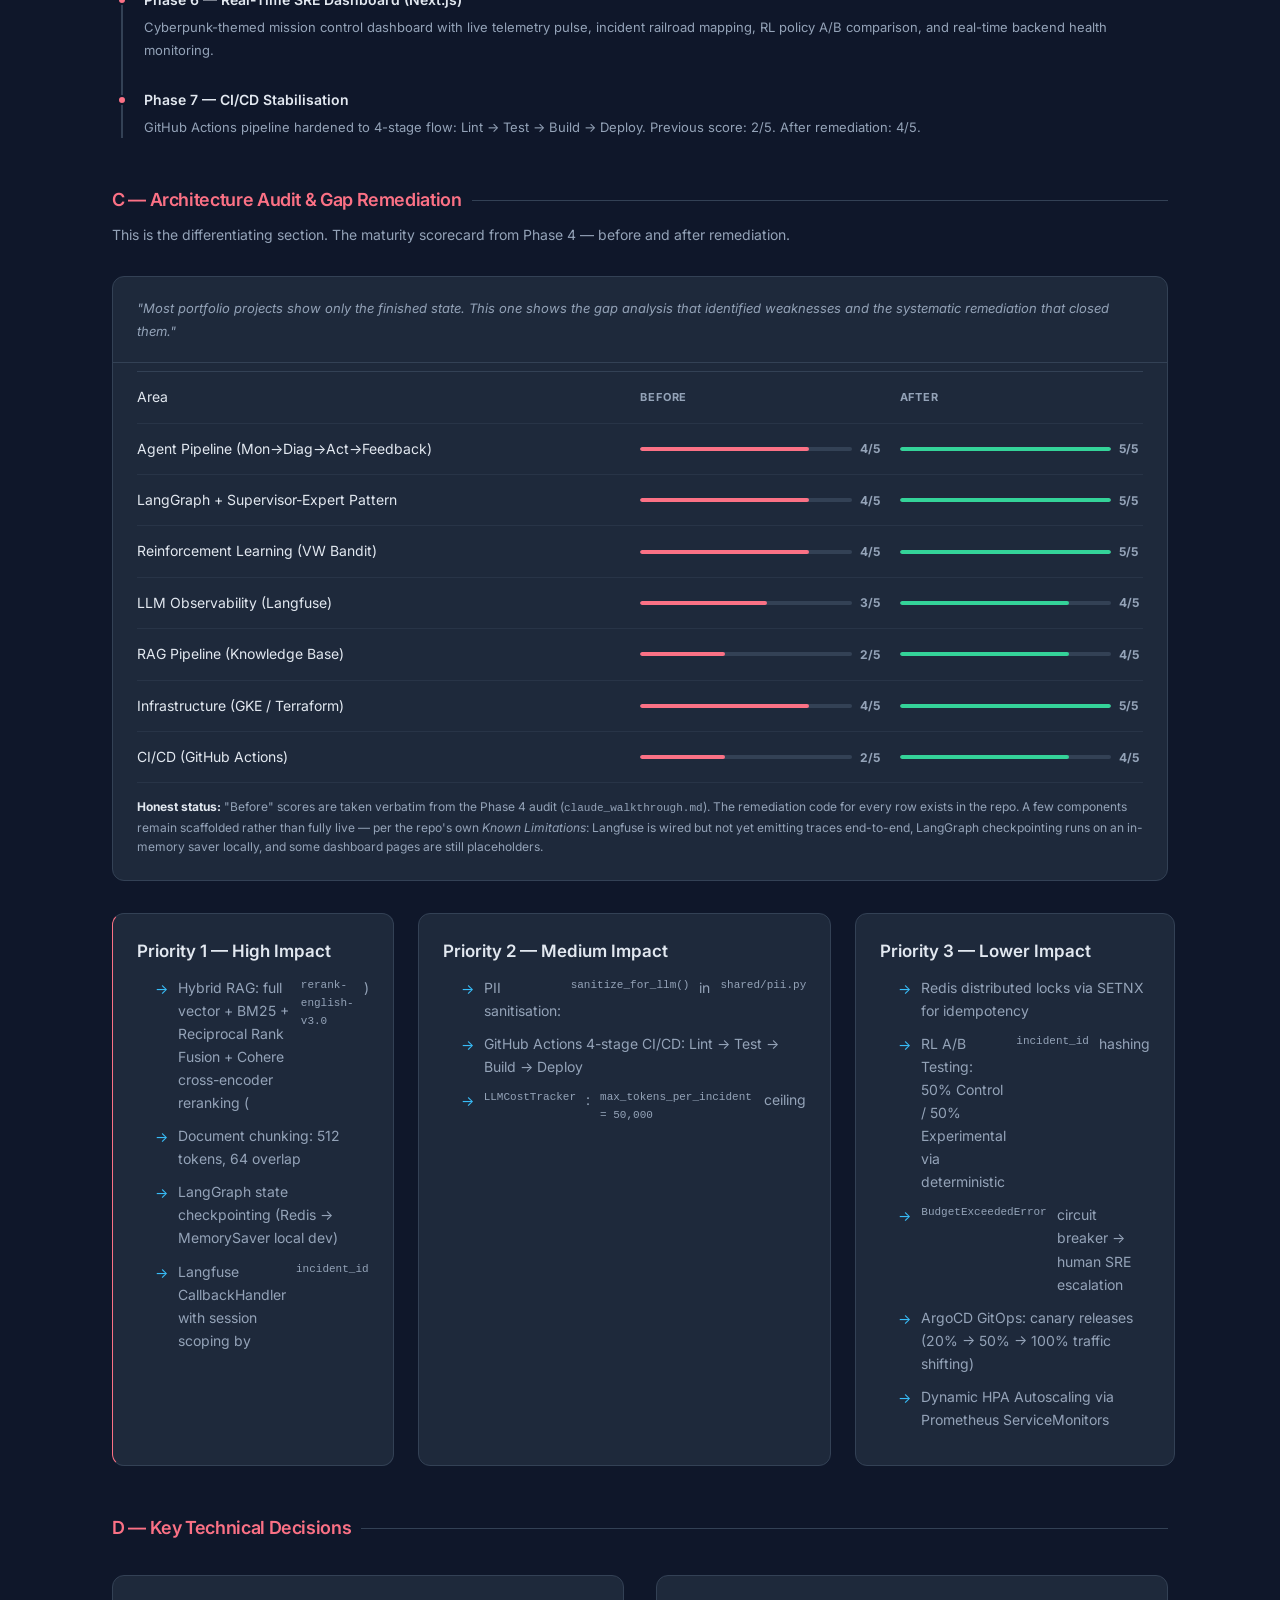
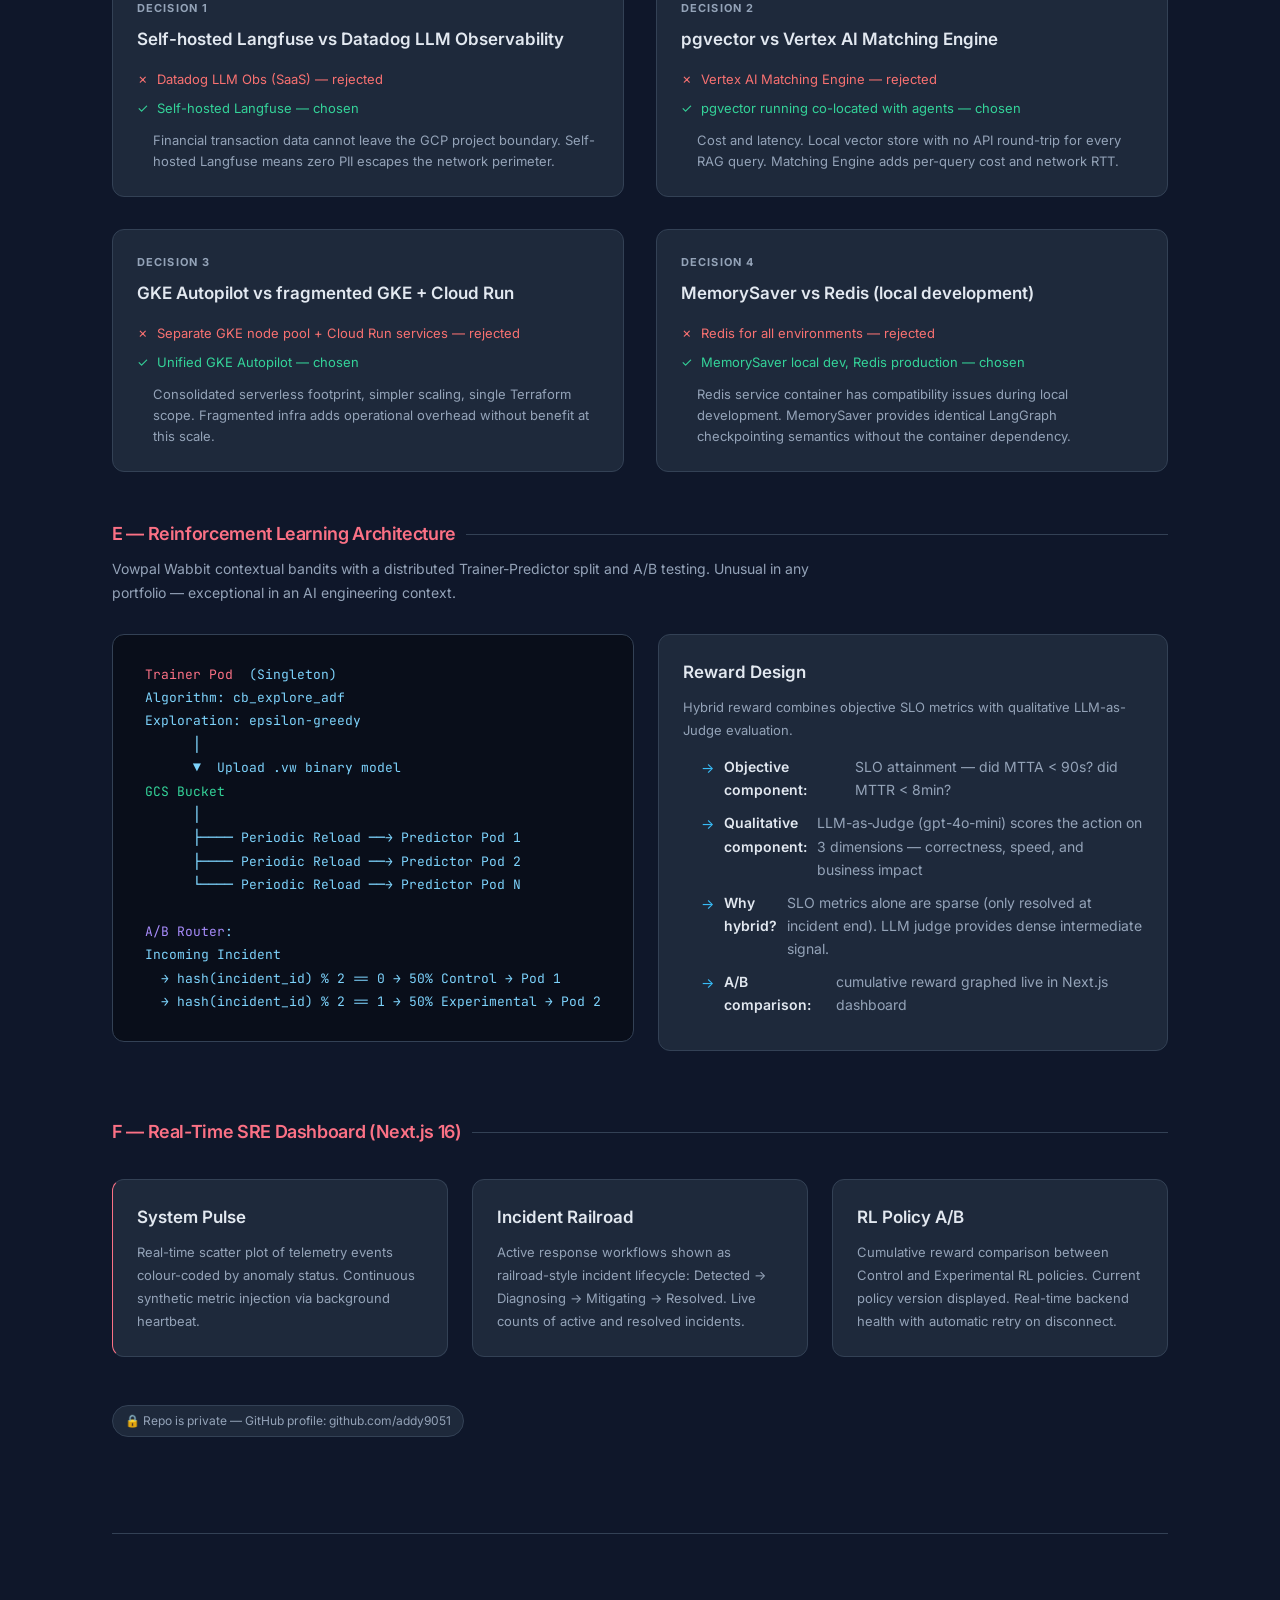
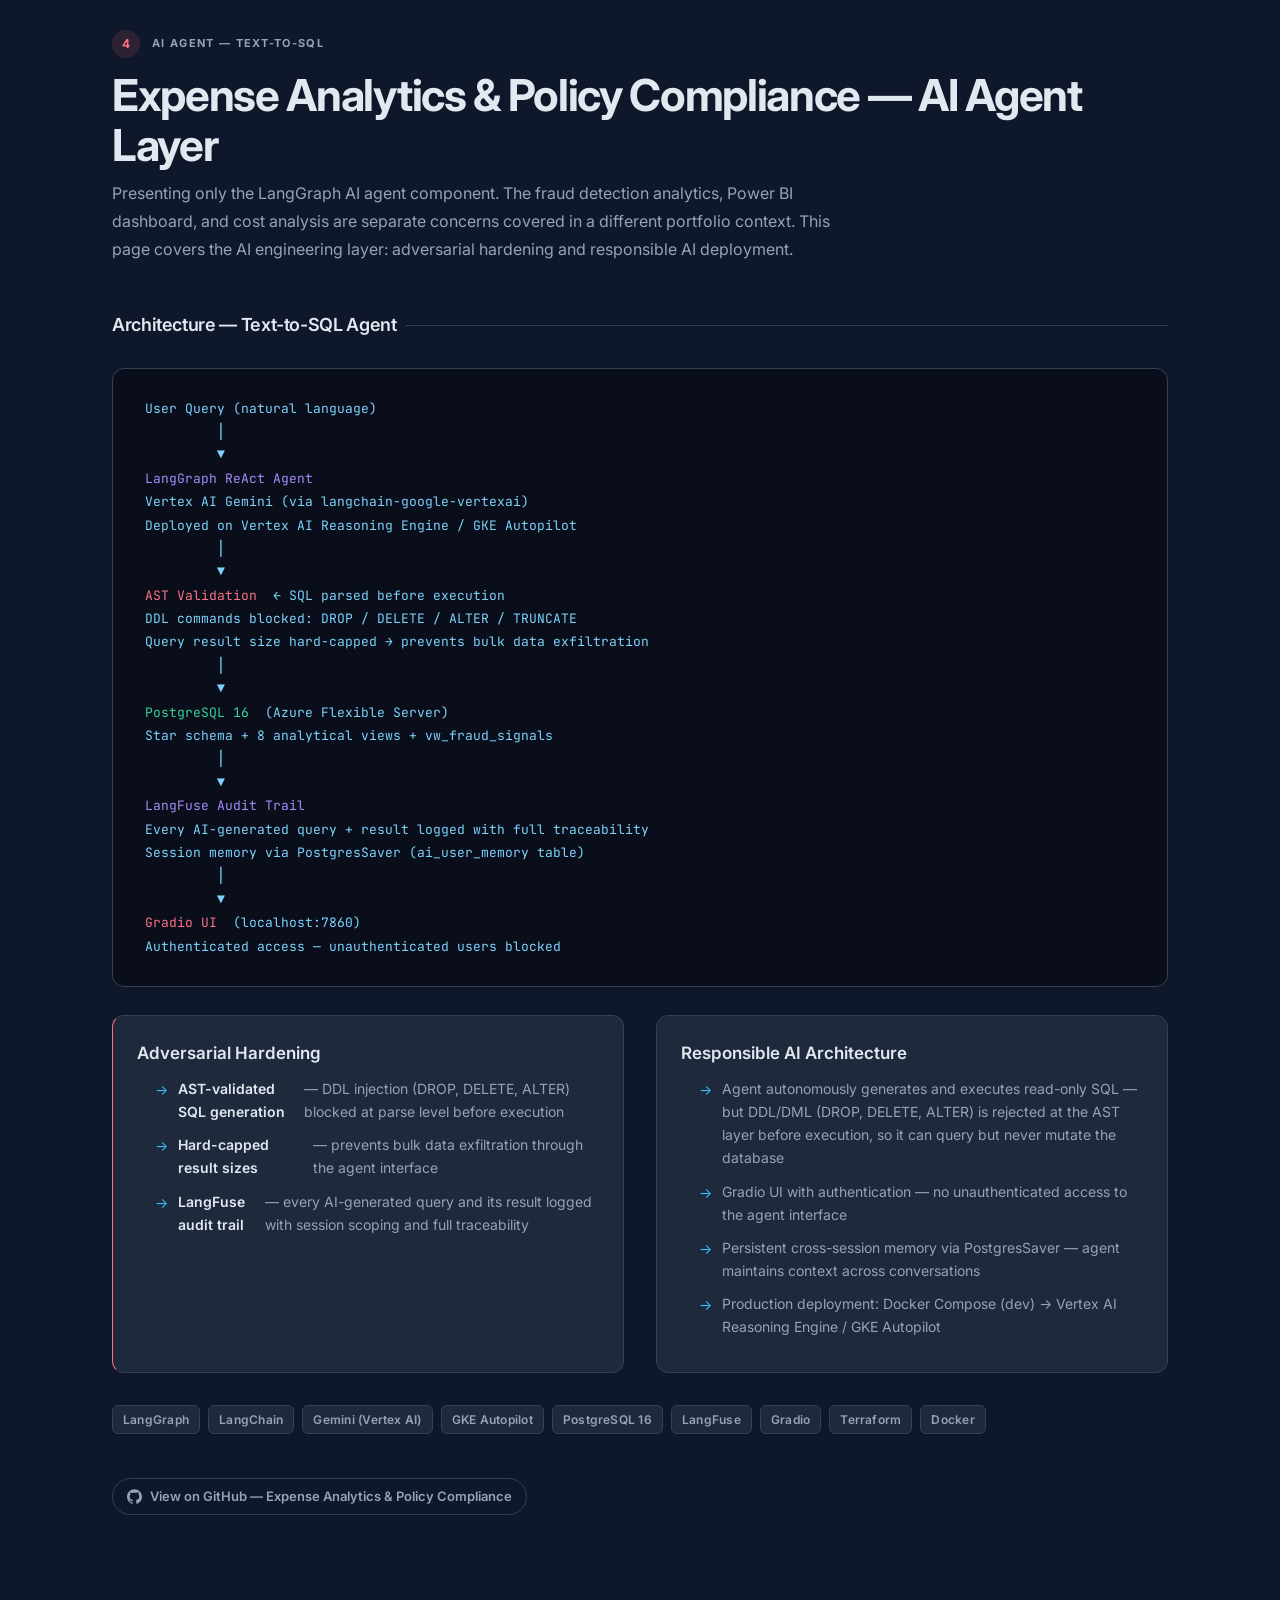
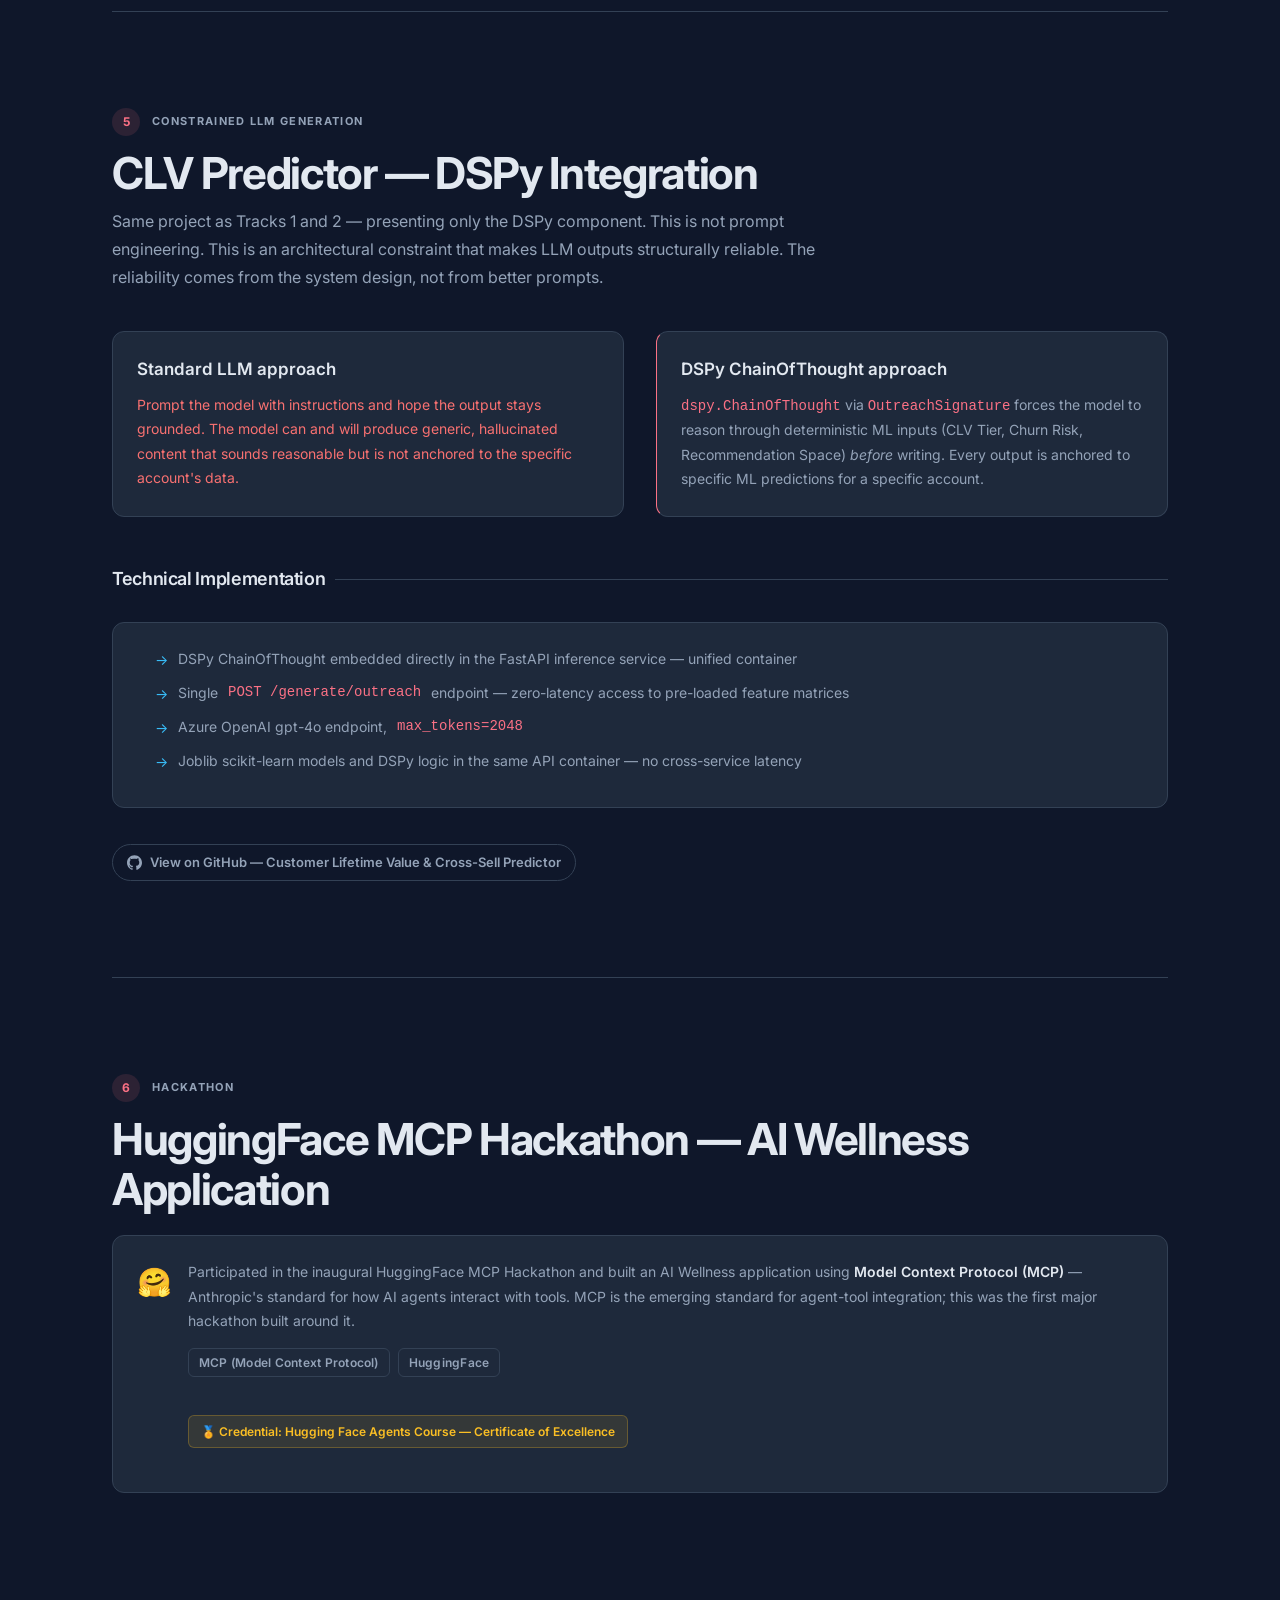
==== commit f10eaf56: "feat: implement True-Texture project architecture, modular CSS, and supporting JavaScript utilities." ====
--- a/ai-engineering.html
+++ b/ai-engineering.html
@@ -42,478 +42,194 @@
         "Production AI systems. LangGraph multi-agent pipelines, Hybrid RAG with measured recall,
         online RL with A/B validation — deployed on GKE with full observability."
       </blockquote>
-      <p>The 24/7 SRE Agent System is the centrepiece of this track. Everything else provides supporting context.</p>
+      <p>True-Texture and LoanLens lead this track; the 24/7 SRE Agent System that follows is the most in-depth, full-page treatment.</p>
+      <div class="header-count" data-track="3">
+        <span class="count-num" data-count-selector=".project-section">0</span>
+        <span class="count-word">Projects</span>
+      </div>
     </div>
   </div>
 
   <div class="container">
 
-    <!-- ═══════════════════════════════════════════════════════
-         PROJECT 1: SRE AGENT SYSTEM (CROWN JEWEL)
-         ═══════════════════════════════════════════════════════ -->
+    <!-- ═══ PROJECT 1: TRUE-TEXTURE — RETURNS CONCIERGE ═════ -->
     <div class="project-section t3 reveal">
       <div class="project-label">
         <span class="project-num">1</span>
-        <span class="label" style="color: var(--t3-color);">Crown Jewel — Full Page Treatment</span>
-      </div>
-      <span class="private-note">🔒 Private repository — architecture and code excerpts shown below</span>
-      <h2 style="margin-top: 16px;">24/7 Service Reliability &amp; Anomaly-Response Agent System</h2>
+        <span class="label">Multi-Agent · Tool-Use · Staged Agent Memory</span>
+      </div>
+      <span class="honest-label">🧪 Prototype on the public Amazon Reviews 2023 dataset — heuristic fabric ontology (not lab-grade textile physics); market figures are sourced 2026 estimates and the business impact is a labelled projection, not a measured A/B</span>
+      <h2 style="margin-top: 16px;">True-Texture — A Returns Concierge that Diagnoses Fabric Mismatch</h2>
       <p class="lead">
-        Autonomous SRE system for FinTech payment transaction monitoring. A 7-phase production build
-        with documented architecture audits, systematic gap remediation, and a reinforcement learning
-        feedback loop. Most AI projects show only the finished state. This one shows the gap analysis
-        and the remediation that closed it.
+        Fashion returns run 25–35% in India, and a large slice is "the fabric feels nothing like the listing." True-Texture
+        is a returns concierge that interrogates the buyer at return time and separates three look-alike causes a dropdown
+        can't — fibre <em>substitution</em>, <em>low-grade</em> genuine fibre, and <em>wrong-weather</em> usage — grounding
+        every diagnosis in a two-axis material ontology. Built provider-agnostic (Groq / Gemini / Bedrock behind one
+        interface) after AWS and Google both blocked the account at the billing layer — and it kept running at $0.
       </p>
 
-      <!-- SECTION A: SYSTEM AT A GLANCE -->
-      <div class="sub-section" style="margin-top: 40px;">
-        <h3 style="color: var(--t3-color);">A — System at a Glance</h3>
-      </div>
-
-      <div class="slo-grid">
-        <div class="slo-card">
-          <div class="slo-val">&lt;90s</div>
-          <div class="slo-metric">MTTA</div>
-          <div class="slo-desc">Mean Time to Acknowledge — autonomous triage replaces human pager response</div>
-        </div>
-        <div class="slo-card">
-          <div class="slo-val">&lt;8min</div>
-          <div class="slo-metric">MTTR</div>
-          <div class="slo-desc">Tier 1 auto-execution + Tier 2 Slack approval flow</div>
-        </div>
-        <div class="slo-card">
-          <div class="slo-val">&lt;5%</div>
-          <div class="slo-metric">False Positive Rate</div>
-          <div class="slo-desc">RL feedback loop continuously improves detection precision</div>
-        </div>
-        <div class="slo-card">
-          <div class="slo-val">≥95%</div>
-          <div class="slo-metric">Data Quality Score</div>
-          <div class="slo-desc">Recall on transaction schema violations</div>
-        </div>
-      </div>
-
-      <div class="sub-section"><h3>4-Agent Pipeline</h3></div>
+      <div class="metrics-row">
+        <div class="metric-chip">
+          <span class="metric-val hl-t3">9 in 10</span>
+          <span class="metric-label">complaint flags correct (cut-off calibrated on 48K sentences)</span>
+        </div>
+        <div class="metric-chip">
+          <span class="metric-val hl-t3">4</span>
+          <span class="metric-label">look-alike return causes told apart</span>
+        </div>
+        <div class="metric-chip">
+          <span class="metric-val hl-t3">98%</span>
+          <span class="metric-label">catalog fabrics grounded (12 fibres × 23 weaves)</span>
+        </div>
+        <div class="metric-chip">
+          <span class="metric-val hl-t3">$0</span>
+          <span class="metric-label">cloud spend — free-tier / local stack</span>
+        </div>
+      </div>
+
+      <div class="sub-section" style="margin-top: 40px;"><h3 style="color: var(--t3-color);">A — Agent Pipeline</h3></div>
       <pre class="arch-diagram">
-<span class="hi3">Google Pub/Sub</span>  (telemetry stream)
-         │
-         ▼
-<span class="hi">Monitoring Agent</span>  (LangChain ReAct + Isolation Forest)
-  confidence_threshold = 0.75
-  5 custom SRE tools · RollingWindowAggregator · AlertDeduplicator
-         │
-         ▼  AnomalyEvent (Pydantic contract)
-<span class="hi3">Diagnosis Agent</span>  (LangGraph Supervisor-Expert pattern)
-  ┌──────────────────────────────────────────────────┐
-  │  gather_context → rag_runbook_lookup (Hybrid RAG) │
-  │         → Triage Supervisor (LLM dispatch)        │
-  │                                                   │
-  │  <span class="hi2">DatabaseExpert</span>   <span class="hi2">NetworkExpert</span>                      │
-  │  <span class="hi2">SecurityAuditor</span>  <span class="hi2">ApplicationExpert</span>               │
-  │         (parallel execution)                      │
-  │         → synthesise_rca                         │
-  └──────────────────────────────────────────────────┘
-         │
-         ▼  DiagnosisResult (Pydantic contract)
-<span class="hi">Action Agent</span>  (3-Tier Classification)
-  Tier 1 → Auto-execute   (scale replicas, restart pods, flush caches)
-  Tier 2 → Slack approval (database failover, traffic rerouting)
-  Tier 3 → PagerDuty      (schema rollback, full service drain)
-  + Redis distributed locks (SETNX) for idempotency
-         │
-         ▼  ActionResult (Pydantic contract)
-<span class="hi3">Feedback Agent</span>  (Vowpal Wabbit contextual bandits)
-  cb_explore_adf · epsilon-greedy exploration
-  Hybrid reward: SLO metrics + LLM-as-Judge (3 dimensions)
-  A/B Router: 50% Control / 50% Experimental
-         │
-         └──────────── policy update ──────────────▶ GCS Bucket → reload predictor pods</pre>
-
-      <div class="tech-stack">
-        <span class="badge">LangGraph 0.2+</span>
-        <span class="badge">LangChain</span>
-        <span class="badge">Vowpal Wabbit</span>
-        <span class="badge">GKE Autopilot</span>
-        <span class="badge">Next.js 16</span>
-        <span class="badge">pgvector</span>
-        <span class="badge">Langfuse (self-hosted)</span>
-        <span class="badge">Arize Phoenix</span>
-        <span class="badge">Redis</span>
-        <span class="badge">Google Pub/Sub</span>
-        <span class="badge">PagerDuty</span>
-        <span class="badge">ArgoCD</span>
-        <span class="badge">Terraform</span>
-        <span class="badge">Prometheus + Grafana</span>
-        <span class="badge">OpenTelemetry</span>
-      </div>
-
-      <!-- SECTION B: 7-PHASE EVOLUTION -->
-      <div class="sub-section" style="margin-top: 48px;">
-        <h3 style="color: var(--t3-color);">B — 7-Phase Engineering Evolution</h3>
-        <p>Most AI portfolio projects are "I built a chatbot." This project has a documented 7-phase evolution with architecture audits and systematic gap remediation.</p>
-      </div>
-
-      <div class="phase-timeline">
-        <div class="phase-item">
-          <h4>Phase 1 — Original Architecture Design</h4>
-          <p>8-phase design document: domain analysis, stakeholder mapping, technology evaluation matrix, risk register. Architecture defined before a line of code was written.</p>
-        </div>
-        <div class="phase-item">
-          <h4>Phase 2 — v1 Implementation with Strategic Pivots</h4>
-          <p>Core agent pipeline built. Strategic pivots made: self-hosted Langfuse instead of Datadog, pgvector instead of Vertex AI Matching Engine, GKE Autopilot instead of fragmented GKE + Cloud Run. Each pivot documented with rationale.</p>
-        </div>
-        <div class="phase-item">
-          <h4>Phase 3 — v2 Architecture: LLM Observability Layer</h4>
-          <p>Langfuse (primary LLM traces), Arize Phoenix (RAG quality + embedding drift), Datadog (SRE-view OTLP export) added as three-tier observability stack.</p>
-        </div>
-        <div class="phase-item">
-          <h4>Phase 4 — Architecture Audit (claude_walkthrough.md)</h4>
-          <p>Comprehensive code-vs-design validation. Maturity scorecard generated for 7 system areas. Weaknesses identified and ranked by impact. Gap list produced.</p>
-        </div>
-        <div class="phase-item">
-          <h4>Phase 5 — Gap Remediation (Priority 1 / 2 / 3)</h4>
-          <p>Systematic closure of audit findings. Hybrid RAG rebuilt, PII sanitisation added, GitHub Actions hardened, RL A/B testing implemented, ArgoCD canary releases added.</p>
-        </div>
-        <div class="phase-item">
-          <h4>Phase 6 — Real-Time SRE Dashboard (Next.js)</h4>
-          <p>Cyberpunk-themed mission control dashboard with live telemetry pulse, incident railroad mapping, RL policy A/B comparison, and real-time backend health monitoring.</p>
-        </div>
-        <div class="phase-item">
-          <h4>Phase 7 — CI/CD Stabilisation</h4>
-          <p>GitHub Actions pipeline hardened to 4-stage flow: Lint → Test → Build → Deploy. Previous score: 2/5. After remediation: 4/5.</p>
-        </div>
-      </div>
-
-      <!-- SECTION C: ARCHITECTURE AUDIT + GAP REMEDIATION -->
-      <div class="sub-section" style="margin-top: 48px;">
-        <h3 style="color: var(--t3-color);">C — Architecture Audit &amp; Gap Remediation</h3>
-        <p>This is the differentiating section. The maturity scorecard from Phase 4 — before and after remediation.</p>
-      </div>
-
-      <div class="card" style="margin-bottom: 28px; padding: 0; overflow: hidden;">
-        <div style="padding: 20px 24px; border-bottom: 1px solid var(--border);">
-          <p style="font-size: 13px; color: var(--text-muted); font-style: italic;">
-            "Most portfolio projects show only the finished state. This one shows the gap analysis
-            that identified weaknesses and the systematic remediation that closed them."
-          </p>
-        </div>
-        <div style="padding: 8px 24px 20px;">
-          <div class="scorecard-row">
-            <span class="area">Area</span>
-            <span style="font-size:11px; font-weight:700; color:var(--text-muted); text-transform:uppercase; letter-spacing:.08em;">Before</span>
-            <span style="font-size:11px; font-weight:700; color:var(--text-muted); text-transform:uppercase; letter-spacing:.08em;">After</span>
-          </div>
-          <div class="scorecard-row">
-            <span class="area">Agent Pipeline (Mon→Diag→Act→Feedback)</span>
-            <div class="score-bar-wrap"><div class="score-bar"><div class="score-bar-fill" style="width:80%"></div></div><span class="score-text">4/5</span></div>
-            <div class="score-bar-wrap"><div class="score-bar"><div class="score-bar-fill improved" style="width:100%"></div></div><span class="score-text score-improved">5/5</span></div>
-          </div>
-          <div class="scorecard-row">
-            <span class="area">LangGraph + Supervisor-Expert Pattern</span>
-            <div class="score-bar-wrap"><div class="score-bar"><div class="score-bar-fill" style="width:80%"></div></div><span class="score-text">4/5</span></div>
-            <div class="score-bar-wrap"><div class="score-bar"><div class="score-bar-fill improved" style="width:100%"></div></div><span class="score-text score-improved">5/5</span></div>
-          </div>
-          <div class="scorecard-row">
-            <span class="area">Reinforcement Learning (VW Bandit)</span>
-            <div class="score-bar-wrap"><div class="score-bar"><div class="score-bar-fill" style="width:80%"></div></div><span class="score-text">4/5</span></div>
-            <div class="score-bar-wrap"><div class="score-bar"><div class="score-bar-fill improved" style="width:100%"></div></div><span class="score-text score-improved">5/5</span></div>
-          </div>
-          <div class="scorecard-row">
-            <span class="area">LLM Observability (Langfuse)</span>
-            <div class="score-bar-wrap"><div class="score-bar"><div class="score-bar-fill" style="width:60%"></div></div><span class="score-text">3/5</span></div>
-            <div class="score-bar-wrap"><div class="score-bar"><div class="score-bar-fill improved" style="width:80%"></div></div><span class="score-text score-improved">4/5</span></div>
-          </div>
-          <div class="scorecard-row">
-            <span class="area">RAG Pipeline (Knowledge Base)</span>
-            <div class="score-bar-wrap"><div class="score-bar"><div class="score-bar-fill score-low" style="width:40%"></div></div><span class="score-text score-low">2/5</span></div>
-            <div class="score-bar-wrap"><div class="score-bar"><div class="score-bar-fill improved" style="width:80%"></div></div><span class="score-text score-improved">4/5</span></div>
-          </div>
-          <div class="scorecard-row">
-            <span class="area">Infrastructure (GKE / Terraform)</span>
-            <div class="score-bar-wrap"><div class="score-bar"><div class="score-bar-fill" style="width:80%"></div></div><span class="score-text">4/5</span></div>
-            <div class="score-bar-wrap"><div class="score-bar"><div class="score-bar-fill improved" style="width:100%"></div></div><span class="score-text score-improved">5/5</span></div>
-          </div>
-          <div class="scorecard-row">
-            <span class="area">CI/CD (GitHub Actions)</span>
-            <div class="score-bar-wrap"><div class="score-bar"><div class="score-bar-fill score-low" style="width:40%"></div></div><span class="score-text score-low">2/5</span></div>
-            <div class="score-bar-wrap"><div class="score-bar"><div class="score-bar-fill improved" style="width:80%"></div></div><span class="score-text score-improved">4/5</span></div>
-          </div>
-          <p style="font-size: 12px; color: var(--text-muted); padding: 14px 0 4px; line-height: 1.6;">
-            <strong style="color: var(--text);">Honest status:</strong> "Before" scores are taken verbatim from the
-            Phase&nbsp;4 audit (<code style="font-size:11px;">claude_walkthrough.md</code>). The remediation code for every
-            row exists in the repo. A few components remain scaffolded rather than fully live — per the repo's own
-            <em>Known Limitations</em>: Langfuse is wired but not yet emitting traces end-to-end, LangGraph checkpointing
-            runs on an in-memory saver locally, and some dashboard pages are still placeholders.
-          </p>
-        </div>
-      </div>
-
-      <!-- Gap fixes -->
+<span class="hi3">Amazon Reviews 2023</span>  (public · 2.5M reviews · no scraping)
+         │
+         ▼
+<span class="hi2">MiniLM semantic filter</span>  →  fabric-feel sentences
+  similarity cut-off calibrated on 48,040 sentences  (≈50% → ≈90% precision)
+         │
+         ▼
+<span class="hi">Diagnosis engine</span>  →  claimed material vs reported feel
+  negation gate · rating gate · substitution signatures
+         │
+         ▼
+<span class="hi3">Returns Concierge</span>  (Groq / Gemini / Bedrock — one duck-typed interface)
+  tool-use: ask_question (≤3 adaptive Qs) → forced submit_diagnosis
+  grounded on fibre ontology (12) + weave ontology (23) + category priors (93)
+         │
+         ▼  feel × weather
+<span class="hi">2×2 response matrix</span>  →  structured diagnosis + customer message
+  substitution→audit · low-grade→source premium · wrong-weather→educate · fine→no-action
+         │
+         ▼
+<span class="hi2">SQLite episodic store</span>  →  <span class="hi3">Streamlit seller dashboard</span></pre>
+
+      <div class="sub-section"><h3 style="color: var(--t3-color);">B — Structured Interview via Forced Tool-Use</h3></div>
+      <div class="two-col">
+        <div class="card t3">
+          <h4>Structure is enforced, not hoped for</h4>
+          <ul class="key-points" style="margin-top: 8px;">
+            <li>The concierge can only reply through two tools — <code style="font-size:11px;">ask_question</code> (option chips + free text) and <code style="font-size:11px;">submit_diagnosis</code> (typed schema)</li>
+            <li>After the question budget, <code style="font-size:11px;">toolChoice</code> is <strong class="text-strong">forced</strong> to submit — the model can't ramble past ≤3 questions</li>
+            <li><strong class="text-strong">Dual transport:</strong> native function-calling, with an automatic JSON-protocol fallback for accounts/models that reject tool configs (observed on a restricted Bedrock account)</li>
+            <li>Ground truth is <strong class="text-strong">injected by the engine</strong> after the call — the seller always sees claim-vs-experience, regardless of what the model chose to mention</li>
+          </ul>
+        </div>
+        <div class="card">
+          <h4>The 2×2 response matrix (feel × weather)</h4>
+          <ul class="key-points" style="margin-top: 8px;">
+            <li><strong class="text-strong">Feel bad, weather OK</strong> → substitution or low-grade fibre → <code style="font-size:11px;">SUPPLY_CHAIN_AUDIT</code> / <code style="font-size:11px;">QUALITY_IMPROVEMENT</code></li>
+            <li><strong class="text-strong">No feel issue, wrong weather</strong> → usage, not defect → <code style="font-size:11px;">LISTING_FIX</code> + educate the buyer (layering tip)</li>
+            <li><strong class="text-strong">Both</strong> → apologise, state material + ideal weather, mitigate the defect</li>
+            <li><strong class="text-strong">Neither</strong> → a sound product returned anyway → <code style="font-size:11px;">NO_ACTION</code>; escalate to the distributor only past a returns threshold</li>
+          </ul>
+        </div>
+      </div>
+      <p style="font-size:13px; color: var(--text-muted); margin-top: 14px; line-height:1.7;">
+        The two ontology axes are orthogonal and the weave can override the fibre: on a live run, a cotton/polyester
+        <em>fleece</em> worn on a hot day flagged a weather mismatch even though the cotton fibre is hot-ideal — because the
+        fleece construction traps heat. All four matrix cases were verified on live model runs.
+      </p>
+
+      <div class="sub-section" style="margin-top: 40px;"><h3 style="color: var(--t3-color);">C — Staged Three-Tier Agent Memory</h3>
+        <p>The judgment that reads as senior here is knowing <em>when not</em> to reach for a vector database — infrastructure is added only where the simple approach breaks.</p>
+      </div>
       <div class="three-col">
         <div class="card t3">
-          <h4 style="margin-bottom: 10px;">Priority 1 — High Impact</h4>
-          <ul class="key-points">
-            <li>Hybrid RAG: full vector + BM25 + Reciprocal Rank Fusion + Cohere cross-encoder reranking (<code style="font-size:11px;">rerank-english-v3.0</code>)</li>
-            <li>Document chunking: 512 tokens, 64 overlap</li>
-            <li>LangGraph state checkpointing (Redis → MemorySaver local dev)</li>
-            <li>Langfuse CallbackHandler with session scoping by <code style="font-size:11px;">incident_id</code></li>
-          </ul>
+          <h4>Semantic — durable facts</h4>
+          <p style="font-size:13px; margin-top:6px;">Fibre + weave ontology and category priors, injected as JSON. <strong class="text-strong">No RAG:</strong> 35 curated facts are faster and more reliable injected than retrieved — and stay git-diffable.</p>
         </div>
         <div class="card">
-          <h4 style="margin-bottom: 10px;">Priority 2 — Medium Impact</h4>
-          <ul class="key-points">
-            <li>PII sanitisation: <code style="font-size:11px;">sanitize_for_llm()</code> in <code style="font-size:11px;">shared/pii.py</code></li>
-            <li>GitHub Actions 4-stage CI/CD: Lint → Test → Build → Deploy</li>
-            <li><code style="font-size:11px;">LLMCostTracker</code>: <code style="font-size:11px;">max_tokens_per_incident = 50,000</code> ceiling</li>
-          </ul>
+          <h4>Procedural — how to act</h4>
+          <p style="font-size:13px; margin-top:6px;">The interview policy + response matrix live in a versioned <code style="font-size:11px;">skill.md</code>, loaded every turn — policy separated from code, iterable without touching Python.</p>
         </div>
         <div class="card">
-          <h4 style="margin-bottom: 10px;">Priority 3 — Lower Impact</h4>
-          <ul class="key-points">
-            <li>Redis distributed locks via SETNX for idempotency</li>
-            <li>RL A/B Testing: 50% Control / 50% Experimental via deterministic <code style="font-size:11px;">incident_id</code> hashing</li>
-            <li><code style="font-size:11px;">BudgetExceededError</code> circuit breaker → human SRE escalation</li>
-            <li>ArgoCD GitOps: canary releases (20% → 50% → 100% traffic shifting)</li>
-            <li>Dynamic HPA Autoscaling via Prometheus ServiceMonitors</li>
-          </ul>
-        </div>
-      </div>
-
-      <!-- SECTION D: KEY TECHNICAL DECISIONS -->
-      <div class="sub-section" style="margin-top: 48px;">
-        <h3 style="color: var(--t3-color);">D — Key Technical Decisions</h3>
-      </div>
-
+          <h4>Episodic — dated events</h4>
+          <p style="font-size:13px; margin-top:6px;">Every session in SQLite with SQL recency (by ASIN / date / case). A <code style="font-size:11px;">pgvector</code> relevance store is a documented Stage 2, behind the same persistence interface.</p>
+        </div>
+      </div>
+
+      <div class="sub-section" style="margin-top: 40px;"><h3 style="color: var(--t3-color);">D — The Honest Negative Result: CLIP Can't See Texture</h3></div>
+      <div class="card" style="margin-bottom: 20px;">
+        <p style="font-size:14px;">
+          The tempting feature is "compare the listing photo to the customer photo with CLIP and flag big differences."
+          I tested it <strong class="text-strong">against a control group</strong> of products nobody complains about, in two conditions:
+        </p>
+      </div>
+      <table class="data-table">
+        <thead>
+          <tr><th>Condition</th><th>Flagged (n=10)</th><th>Control (n=10)</th><th>Separates?</th></tr>
+        </thead>
+        <tbody>
+          <tr><td>Whole frame</td><td>CLIP 0.648 · colourΔ 0.689</td><td>CLIP 0.659 · colourΔ 0.598</td><td style="color:#f87171;">No ✗</td></tr>
+          <tr><td>Garment crops (rembg)</td><td>CLIP 0.727 · colourΔ 0.711</td><td>CLIP 0.738 · colourΔ 0.686</td><td style="color:#f87171;">No ✗</td></tr>
+        </tbody>
+      </table>
+      <div class="card t3" style="margin: 20px 0;">
+        <h4>The distributions overlap — and that <em>is</em> the finding</h4>
+        <p style="font-size:14px; margin-top:10px;">
+          Photo-level appearance comparison can't see texture: nuisance variation (lighting, pose, background, phone-vs-studio)
+          dwarfs any real fabric difference, and the popular "flag if CLIP &lt; 0.75" heuristic fires on <strong class="text-strong">20 of 20</strong>
+          products. So the visual channel is demoted to corroboration only, text stays the primary signal, and I kept the negative
+          result rather than dressing up a detector that flags everything. Multimodal-LLM comparison (describe the difference in
+          <em>words</em>) is the documented next avenue.
+        </p>
+      </div>
+
+      <div class="sub-section" style="margin-top: 40px;"><h3 style="color: var(--t3-color);">E — Key Technical Decisions</h3></div>
       <div class="two-col">
         <div class="decision-card">
           <div class="decision-label">Decision 1</div>
-          <h4>Self-hosted Langfuse vs Datadog LLM Observability</h4>
+          <h4>Inject the ontology vs Bedrock Knowledge Base (RAG)</h4>
           <div class="decision-row" style="margin-top: 12px;">
-            <div class="rejected">✗ &nbsp;Datadog LLM Obs (SaaS) — rejected</div>
-            <div class="chosen">✓ &nbsp;Self-hosted Langfuse — chosen</div>
-            <div class="reason">Financial transaction data cannot leave the GCP project boundary. Self-hosted Langfuse means zero PII escapes the network perimeter.</div>
+            <div class="rejected">✗ &nbsp;Bedrock KB / vector RAG — rejected</div>
+            <div class="chosen">✓ &nbsp;Ontology injected into the prompt — chosen</div>
+            <div class="reason">The KB's managed vector store alone would burn the whole $100 budget; 35 curated facts fit in-context and retrieve without miss-risk, and stay auditable in git.</div>
           </div>
         </div>
         <div class="decision-card">
           <div class="decision-label">Decision 2</div>
-          <h4>pgvector vs Vertex AI Matching Engine</h4>
+          <h4>Provider abstraction vs single-vendor SDK</h4>
           <div class="decision-row" style="margin-top: 12px;">
-            <div class="rejected">✗ &nbsp;Vertex AI Matching Engine — rejected</div>
-            <div class="chosen">✓ &nbsp;pgvector running co-located with agents — chosen</div>
-            <div class="reason">Cost and latency. Local vector store with no API round-trip for every RAG query. Matching Engine adds per-query cost and network RTT.</div>
-          </div>
-        </div>
-        <div class="decision-card">
-          <div class="decision-label">Decision 3</div>
-          <h4>GKE Autopilot vs fragmented GKE + Cloud Run</h4>
-          <div class="decision-row" style="margin-top: 12px;">
-            <div class="rejected">✗ &nbsp;Separate GKE node pool + Cloud Run services — rejected</div>
-            <div class="chosen">✓ &nbsp;Unified GKE Autopilot — chosen</div>
-            <div class="reason">Consolidated serverless footprint, simpler scaling, single Terraform scope. Fragmented infra adds operational overhead without benefit at this scale.</div>
-          </div>
-        </div>
-        <div class="decision-card">
-          <div class="decision-label">Decision 4</div>
-          <h4>MemorySaver vs Redis (local development)</h4>
-          <div class="decision-row" style="margin-top: 12px;">
-            <div class="rejected">✗ &nbsp;Redis for all environments — rejected</div>
-            <div class="chosen">✓ &nbsp;MemorySaver local dev, Redis production — chosen</div>
-            <div class="reason">Redis service container has compatibility issues during local development. MemorySaver provides identical LangGraph checkpointing semantics without the container dependency.</div>
-          </div>
-        </div>
-      </div>
-
-      <!-- SECTION E: RL ARCHITECTURE -->
-      <div class="sub-section" style="margin-top: 48px;">
-        <h3 style="color: var(--t3-color);">E — Reinforcement Learning Architecture</h3>
-        <p>Vowpal Wabbit contextual bandits with a distributed Trainer-Predictor split and A/B testing. Unusual in any portfolio — exceptional in an AI engineering context.</p>
-      </div>
-
-      <div class="rl-split">
-        <div>
-          <pre class="arch-diagram" style="margin-top: 0;">
-<span class="hi3">Trainer Pod</span>  (Singleton)
-Algorithm: cb_explore_adf
-Exploration: epsilon-greedy
-      │
-      ▼  Upload .vw binary model
-<span class="hi2">GCS Bucket</span>
-      │
-      ├──── Periodic Reload ──→ Predictor Pod 1
-      ├──── Periodic Reload ──→ Predictor Pod 2
-      └──── Periodic Reload ──→ Predictor Pod N
-
-<span class="hi">A/B Router</span>:
-Incoming Incident
-  → hash(incident_id) % 2 == 0 → 50% Control → Pod 1
-  → hash(incident_id) % 2 == 1 → 50% Experimental → Pod 2</pre>
-        </div>
-        <div class="card" style="align-self: start;">
-          <h4>Reward Design</h4>
-          <p style="font-size:13px; margin-top:8px; margin-bottom: 14px;">Hybrid reward combines objective SLO metrics with qualitative LLM-as-Judge evaluation.</p>
-          <ul class="key-points">
-            <li><strong class="text-strong">Objective component:</strong> SLO attainment — did MTTA &lt; 90s? did MTTR &lt; 8min?</li>
-            <li><strong class="text-strong">Qualitative component:</strong> LLM-as-Judge (gpt-4o-mini) scores the action on 3 dimensions — correctness, speed, and business impact</li>
-            <li><strong class="text-strong">Why hybrid?</strong> SLO metrics alone are sparse (only resolved at incident end). LLM judge provides dense intermediate signal.</li>
-            <li><strong class="text-strong">A/B comparison:</strong> cumulative reward graphed live in Next.js dashboard</li>
-          </ul>
-        </div>
-      </div>
-
-      <!-- SECTION F: DASHBOARD -->
-      <div class="sub-section" style="margin-top: 48px;">
-        <h3 style="color: var(--t3-color);">F — Real-Time SRE Dashboard (Next.js 16)</h3>
-      </div>
-
-      <div class="three-col">
-        <div class="card t3">
-          <h4>System Pulse</h4>
-          <p style="font-size:13px; margin-top:6px;">Real-time scatter plot of telemetry events colour-coded by anomaly status. Continuous synthetic metric injection via background heartbeat.</p>
-        </div>
-        <div class="card">
-          <h4>Incident Railroad</h4>
-          <p style="font-size:13px; margin-top:6px;">Active response workflows shown as railroad-style incident lifecycle: Detected → Diagnosing → Mitigating → Resolved. Live counts of active and resolved incidents.</p>
-        </div>
-        <div class="card">
-          <h4>RL Policy A/B</h4>
-          <p style="font-size:13px; margin-top:6px;">Cumulative reward comparison between Control and Experimental RL policies. Current policy version displayed. Real-time backend health with automatic retry on disconnect.</p>
-        </div>
-      </div>
-
-      <div style="margin-top: 24px;">
-        <span class="private-note">🔒 Repo is private — GitHub profile: github.com/addy9051</span>
-      </div>
+            <div class="rejected">✗ &nbsp;Hard-wire one LLM SDK — rejected</div>
+            <div class="chosen">✓ &nbsp;One duck-typed interface, env-var swap — chosen</div>
+            <div class="reason">AWS (an AISPL account restriction) and Google (billing) both blocked the account; a one-line swap to Groq's free tier kept the whole pipeline running at $0.</div>
+          </div>
+        </div>
+      </div>
+
+      <div class="tech-stack" style="margin-top: 24px;">
+        <span class="badge">Python</span>
+        <span class="badge">Groq (Llama 3.3 · gpt-oss-120b)</span>
+        <span class="badge">AWS Bedrock (Converse)</span>
+        <span class="badge">Google Gemini</span>
+        <span class="badge">Tool-Use / Function Calling</span>
+        <span class="badge">Sentence-Transformers (MiniLM)</span>
+        <span class="badge">CLIP (ViT-B/32)</span>
+        <span class="badge">rembg</span>
+        <span class="badge">SQLite</span>
+        <span class="badge">Streamlit</span>
+        <span class="badge">pandas</span>
+        <span class="badge">uv</span>
+      </div>
+
+      <a href="https://github.com/addy9051/True-texture-detector-AI-system" target="_blank" rel="noopener" class="github-link" style="margin-top: 20px; display: inline-flex;">
+        <svg viewBox="0 0 24 24" fill="currentColor"><path d="M12 .297c-6.63 0-12 5.373-12 12 0 5.303 3.438 9.8 8.205 11.385.6.113.82-.258.82-.577 0-.285-.01-1.04-.015-2.04-3.338.724-4.042-1.61-4.042-1.61C4.422 18.07 3.633 17.7 3.633 17.7c-1.087-.744.084-.729.084-.729 1.205.084 1.838 1.236 1.838 1.236 1.07 1.835 2.809 1.305 3.495.998.108-.776.417-1.305.76-1.605-2.665-.3-5.466-1.332-5.466-5.93 0-1.31.465-2.38 1.235-3.22-.135-.303-.54-1.523.105-3.176 0 0 1.005-.322 3.3 1.23.96-.267 1.98-.399 3-.405 1.02.006 2.04.138 3 .405 2.28-1.552 3.285-1.23 3.285-1.23.645 1.653.24 2.873.12 3.176.765.84 1.23 1.91 1.23 3.22 0 4.61-2.805 5.625-5.475 5.92.42.36.81 1.096.81 2.22 0 1.606-.015 2.896-.015 3.286 0 .315.21.69.825.57C20.565 22.092 24 17.592 24 12.297c0-6.627-5.373-12-12-12"/></svg>
+        View on GitHub — True-Texture Returns Intelligence
+      </a>
     </div>
 
-    <!-- ═══ PROJECT 2: EXPENSE ANALYTICS AGENT ══════════════ -->
+    <!-- ═══ PROJECT 2: LOANLENS — LLM-OPS ════════════════════ -->
     <div class="project-section t3 reveal">
       <div class="project-label">
         <span class="project-num">2</span>
-        <span class="label">AI Agent — Text-to-SQL</span>
-      </div>
-      <h2>Expense Analytics &amp; Policy Compliance — AI Agent Layer</h2>
-      <p class="lead">
-        Presenting only the LangGraph AI agent component. The fraud detection analytics, Power BI dashboard,
-        and cost analysis are separate concerns covered in a different portfolio context. This page covers
-        the AI engineering layer: adversarial hardening and responsible AI deployment.
-      </p>
-
-      <div class="sub-section"><h3>Architecture — Text-to-SQL Agent</h3></div>
-      <pre class="arch-diagram">
-User Query (natural language)
-         │
-         ▼
-<span class="hi">LangGraph ReAct Agent</span>
-Vertex AI Gemini (via langchain-google-vertexai)
-Deployed on Vertex AI Reasoning Engine / GKE Autopilot
-         │
-         ▼
-<span class="hi3">AST Validation</span>  ← SQL parsed before execution
-DDL commands blocked: DROP / DELETE / ALTER / TRUNCATE
-Query result size hard-capped → prevents bulk data exfiltration
-         │
-         ▼
-<span class="hi2">PostgreSQL 16</span>  (Azure Flexible Server)
-Star schema + 8 analytical views + vw_fraud_signals
-         │
-         ▼
-<span class="hi">LangFuse Audit Trail</span>
-Every AI-generated query + result logged with full traceability
-Session memory via PostgresSaver (ai_user_memory table)
-         │
-         ▼
-<span class="hi3">Gradio UI</span>  (localhost:7860)
-Authenticated access — unauthenticated users blocked</pre>
-
-      <div class="two-col" style="margin-top: 8px;">
-        <div class="card t3">
-          <h4>Adversarial Hardening</h4>
-          <ul class="key-points" style="margin-top: 8px;">
-            <li><strong class="text-strong">AST-validated SQL generation</strong> — DDL injection (DROP, DELETE, ALTER) blocked at parse level before execution</li>
-            <li><strong class="text-strong">Hard-capped result sizes</strong> — prevents bulk data exfiltration through the agent interface</li>
-            <li><strong class="text-strong">LangFuse audit trail</strong> — every AI-generated query and its result logged with session scoping and full traceability</li>
-          </ul>
-        </div>
-        <div class="card">
-          <h4>Responsible AI Architecture</h4>
-          <ul class="key-points" style="margin-top: 8px;">
-            <li>Agent autonomously generates and executes read-only SQL — but DDL/DML (DROP, DELETE, ALTER) is rejected at the AST layer before execution, so it can query but never mutate the database</li>
-            <li>Gradio UI with authentication — no unauthenticated access to the agent interface</li>
-            <li>Persistent cross-session memory via PostgresSaver — agent maintains context across conversations</li>
-            <li>Production deployment: Docker Compose (dev) → Vertex AI Reasoning Engine / GKE Autopilot</li>
-          </ul>
-        </div>
-      </div>
-
-      <div class="tech-stack" style="margin-top: 8px;">
-        <span class="badge">LangGraph</span>
-        <span class="badge">LangChain</span>
-        <span class="badge">Gemini (Vertex AI)</span>
-        <span class="badge">GKE Autopilot</span>
-        <span class="badge">PostgreSQL 16</span>
-        <span class="badge">LangFuse</span>
-        <span class="badge">Gradio</span>
-        <span class="badge">Terraform</span>
-        <span class="badge">Docker</span>
-      </div>
-
-      <a href="https://github.com/addy9051" target="_blank" rel="noopener" class="github-link" style="margin-top: 20px; display: inline-flex;">
-        <svg viewBox="0 0 24 24" fill="currentColor"><path d="M12 .297c-6.63 0-12 5.373-12 12 0 5.303 3.438 9.8 8.205 11.385.6.113.82-.258.82-.577 0-.285-.01-1.04-.015-2.04-3.338.724-4.042-1.61-4.042-1.61C4.422 18.07 3.633 17.7 3.633 17.7c-1.087-.744.084-.729.084-.729 1.205.084 1.838 1.236 1.838 1.236 1.07 1.835 2.809 1.305 3.495.998.108-.776.417-1.305.76-1.605-2.665-.3-5.466-1.332-5.466-5.93 0-1.31.465-2.38 1.235-3.22-.135-.303-.54-1.523.105-3.176 0 0 1.005-.322 3.3 1.23.96-.267 1.98-.399 3-.405 1.02.006 2.04.138 3 .405 2.28-1.552 3.285-1.23 3.285-1.23.645 1.653.24 2.873.12 3.176.765.84 1.23 1.91 1.23 3.22 0 4.61-2.805 5.625-5.475 5.92.42.36.81 1.096.81 2.22 0 1.606-.015 2.896-.015 3.286 0 .315.21.69.825.57C20.565 22.092 24 17.592 24 12.297c0-6.627-5.373-12-12-12"/></svg>
-        View on GitHub — Expense Analytics &amp; Policy Compliance
-      </a>
-    </div>
-
-    <!-- ═══ PROJECT 3: CLV DSPy LAYER ════════════════════════ -->
-    <div class="project-section t3 reveal">
-      <div class="project-label">
-        <span class="project-num">3</span>
-        <span class="label">Constrained LLM Generation</span>
-      </div>
-      <h2>CLV Predictor — DSPy Integration</h2>
-      <p class="lead">
-        Same project as Tracks 1 and 2 — presenting only the DSPy component. This is not prompt engineering.
-        This is an architectural constraint that makes LLM outputs structurally reliable. The reliability
-        comes from the system design, not from better prompts.
-      </p>
-
-      <div class="two-col">
-        <div class="card">
-          <h4>Standard LLM approach</h4>
-          <p style="font-size:14px; margin-top:8px; color: #f87171;">
-            Prompt the model with instructions and hope the output stays grounded. The model can and will
-            produce generic, hallucinated content that sounds reasonable but is not anchored to the specific account's data.
-          </p>
-        </div>
-        <div class="card t3">
-          <h4>DSPy ChainOfThought approach</h4>
-          <p style="font-size:14px; margin-top:8px;">
-            <code style="color:var(--t3-color);">dspy.ChainOfThought</code> via <code style="color:var(--t3-color);">OutreachSignature</code>
-            forces the model to reason through deterministic ML inputs (CLV Tier, Churn Risk, Recommendation Space)
-            <em>before</em> writing. Every output is anchored to specific ML predictions for a specific account.
-          </p>
-        </div>
-      </div>
-
-      <div class="sub-section"><h3>Technical Implementation</h3></div>
-      <div class="card" style="margin-bottom: 20px;">
-        <ul class="key-points">
-          <li>DSPy ChainOfThought embedded directly in the FastAPI inference service — unified container</li>
-          <li>Single <code style="color:var(--t3-color);">POST /generate/outreach</code> endpoint — zero-latency access to pre-loaded feature matrices</li>
-          <li>Azure OpenAI gpt-4o endpoint, <code style="color:var(--t3-color);">max_tokens=2048</code></li>
-          <li>Joblib scikit-learn models and DSPy logic in the same API container — no cross-service latency</li>
-        </ul>
-      </div>
-
-      <a href="https://github.com/addy9051" target="_blank" rel="noopener" class="github-link">
-        <svg viewBox="0 0 24 24" fill="currentColor"><path d="M12 .297c-6.63 0-12 5.373-12 12 0 5.303 3.438 9.8 8.205 11.385.6.113.82-.258.82-.577 0-.285-.01-1.04-.015-2.04-3.338.724-4.042-1.61-4.042-1.61C4.422 18.07 3.633 17.7 3.633 17.7c-1.087-.744.084-.729.084-.729 1.205.084 1.838 1.236 1.838 1.236 1.07 1.835 2.809 1.305 3.495.998.108-.776.417-1.305.76-1.605-2.665-.3-5.466-1.332-5.466-5.93 0-1.31.465-2.38 1.235-3.22-.135-.303-.54-1.523.105-3.176 0 0 1.005-.322 3.3 1.23.96-.267 1.98-.399 3-.405 1.02.006 2.04.138 3 .405 2.28-1.552 3.285-1.23 3.285-1.23.645 1.653.24 2.873.12 3.176.765.84 1.23 1.91 1.23 3.22 0 4.61-2.805 5.625-5.475 5.92.42.36.81 1.096.81 2.22 0 1.606-.015 2.896-.015 3.286 0 .315.21.69.825.57C20.565 22.092 24 17.592 24 12.297c0-6.627-5.373-12-12-12"/></svg>
-        View on GitHub — Customer Lifetime Value &amp; Cross-Sell Predictor
-      </a>
-    </div>
-
-    <!-- ═══ PROJECT 4: LOANLENS — LLM-OPS ════════════════════ -->
-    <div class="project-section t3 reveal">
-      <div class="project-label">
-        <span class="project-num">4</span>
         <span class="label">LLM-Ops — Latency, Cost &amp; Quality Gating</span>
       </div>
       <span class="honest-label">🧪 Portfolio pilot on synthetic data by design — mechanisms are deliberately injected so each method validates against known ground truth; dollar figures use labelled assumptions</span>
@@ -686,10 +402,472 @@
       </div>
     </div>
 
+    <!-- ═══════════════════════════════════════════════════════
+         PROJECT 3: SRE AGENT SYSTEM (CROWN JEWEL)
+         ═══════════════════════════════════════════════════════ -->
+    <div class="project-section t3 reveal">
+      <div class="project-label">
+        <span class="project-num">3</span>
+        <span class="label" style="color: var(--t3-color);">Crown Jewel — Full Page Treatment</span>
+      </div>
+      <span class="private-note">🔒 Private repository — architecture and code excerpts shown below</span>
+      <h2 style="margin-top: 16px;">24/7 Service Reliability &amp; Anomaly-Response Agent System</h2>
+      <p class="lead">
+        Autonomous SRE system for FinTech payment transaction monitoring. A 7-phase production build
+        with documented architecture audits, systematic gap remediation, and a reinforcement learning
+        feedback loop. Most AI projects show only the finished state. This one shows the gap analysis
+        and the remediation that closed it.
+      </p>
+
+      <!-- SECTION A: SYSTEM AT A GLANCE -->
+      <div class="sub-section" style="margin-top: 40px;">
+        <h3 style="color: var(--t3-color);">A — System at a Glance</h3>
+      </div>
+
+      <div class="slo-grid">
+        <div class="slo-card">
+          <div class="slo-val">&lt;90s</div>
+          <div class="slo-metric">MTTA</div>
+          <div class="slo-desc">Mean Time to Acknowledge — autonomous triage replaces human pager response</div>
+        </div>
+        <div class="slo-card">
+          <div class="slo-val">&lt;8min</div>
+          <div class="slo-metric">MTTR</div>
+          <div class="slo-desc">Tier 1 auto-execution + Tier 2 Slack approval flow</div>
+        </div>
+        <div class="slo-card">
+          <div class="slo-val">&lt;5%</div>
+          <div class="slo-metric">False Positive Rate</div>
+          <div class="slo-desc">RL feedback loop continuously improves detection precision</div>
+        </div>
+        <div class="slo-card">
+          <div class="slo-val">≥95%</div>
+          <div class="slo-metric">Data Quality Score</div>
+          <div class="slo-desc">Recall on transaction schema violations</div>
+        </div>
+      </div>
+
+      <div class="sub-section"><h3>4-Agent Pipeline</h3></div>
+      <pre class="arch-diagram">
+<span class="hi3">Google Pub/Sub</span>  (telemetry stream)
+         │
+         ▼
+<span class="hi">Monitoring Agent</span>  (LangChain ReAct + Isolation Forest)
+  confidence_threshold = 0.75
+  5 custom SRE tools · RollingWindowAggregator · AlertDeduplicator
+         │
+         ▼  AnomalyEvent (Pydantic contract)
+<span class="hi3">Diagnosis Agent</span>  (LangGraph Supervisor-Expert pattern)
+  ┌──────────────────────────────────────────────────┐
+  │  gather_context → rag_runbook_lookup (Hybrid RAG) │
+  │         → Triage Supervisor (LLM dispatch)        │
+  │                                                   │
+  │  <span class="hi2">DatabaseExpert</span>   <span class="hi2">NetworkExpert</span>                      │
+  │  <span class="hi2">SecurityAuditor</span>  <span class="hi2">ApplicationExpert</span>               │
+  │         (parallel execution)                      │
+  │         → synthesise_rca                         │
+  └──────────────────────────────────────────────────┘
+         │
+         ▼  DiagnosisResult (Pydantic contract)
+<span class="hi">Action Agent</span>  (3-Tier Classification)
+  Tier 1 → Auto-execute   (scale replicas, restart pods, flush caches)
+  Tier 2 → Slack approval (database failover, traffic rerouting)
+  Tier 3 → PagerDuty      (schema rollback, full service drain)
+  + Redis distributed locks (SETNX) for idempotency
+         │
+         ▼  ActionResult (Pydantic contract)
+<span class="hi3">Feedback Agent</span>  (Vowpal Wabbit contextual bandits)
+  cb_explore_adf · epsilon-greedy exploration
+  Hybrid reward: SLO metrics + LLM-as-Judge (3 dimensions)
+  A/B Router: 50% Control / 50% Experimental
+         │
+         └──────────── policy update ──────────────▶ GCS Bucket → reload predictor pods</pre>
+
+      <div class="tech-stack">
+        <span class="badge">LangGraph 0.2+</span>
+        <span class="badge">LangChain</span>
+        <span class="badge">Vowpal Wabbit</span>
+        <span class="badge">GKE Autopilot</span>
+        <span class="badge">Next.js 16</span>
+        <span class="badge">pgvector</span>
+        <span class="badge">Langfuse (self-hosted)</span>
+        <span class="badge">Arize Phoenix</span>
+        <span class="badge">Redis</span>
+        <span class="badge">Google Pub/Sub</span>
+        <span class="badge">PagerDuty</span>
+        <span class="badge">ArgoCD</span>
+        <span class="badge">Terraform</span>
+        <span class="badge">Prometheus + Grafana</span>
+        <span class="badge">OpenTelemetry</span>
+      </div>
+
+      <!-- SECTION B: 7-PHASE EVOLUTION -->
+      <div class="sub-section" style="margin-top: 48px;">
+        <h3 style="color: var(--t3-color);">B — 7-Phase Engineering Evolution</h3>
+        <p>Most AI portfolio projects are "I built a chatbot." This project has a documented 7-phase evolution with architecture audits and systematic gap remediation.</p>
+      </div>
+
+      <div class="phase-timeline">
+        <div class="phase-item">
+          <h4>Phase 1 — Original Architecture Design</h4>
+          <p>8-phase design document: domain analysis, stakeholder mapping, technology evaluation matrix, risk register. Architecture defined before a line of code was written.</p>
+        </div>
+        <div class="phase-item">
+          <h4>Phase 2 — v1 Implementation with Strategic Pivots</h4>
+          <p>Core agent pipeline built. Strategic pivots made: self-hosted Langfuse instead of Datadog, pgvector instead of Vertex AI Matching Engine, GKE Autopilot instead of fragmented GKE + Cloud Run. Each pivot documented with rationale.</p>
+        </div>
+        <div class="phase-item">
+          <h4>Phase 3 — v2 Architecture: LLM Observability Layer</h4>
+          <p>Langfuse (primary LLM traces), Arize Phoenix (RAG quality + embedding drift), Datadog (SRE-view OTLP export) added as three-tier observability stack.</p>
+        </div>
+        <div class="phase-item">
+          <h4>Phase 4 — Architecture Audit (claude_walkthrough.md)</h4>
+          <p>Comprehensive code-vs-design validation. Maturity scorecard generated for 7 system areas. Weaknesses identified and ranked by impact. Gap list produced.</p>
+        </div>
+        <div class="phase-item">
+          <h4>Phase 5 — Gap Remediation (Priority 1 / 2 / 3)</h4>
+          <p>Systematic closure of audit findings. Hybrid RAG rebuilt, PII sanitisation added, GitHub Actions hardened, RL A/B testing implemented, ArgoCD canary releases added.</p>
+        </div>
+        <div class="phase-item">
+          <h4>Phase 6 — Real-Time SRE Dashboard (Next.js)</h4>
+          <p>Cyberpunk-themed mission control dashboard with live telemetry pulse, incident railroad mapping, RL policy A/B comparison, and real-time backend health monitoring.</p>
+        </div>
+        <div class="phase-item">
+          <h4>Phase 7 — CI/CD Stabilisation</h4>
+          <p>GitHub Actions pipeline hardened to 4-stage flow: Lint → Test → Build → Deploy. Previous score: 2/5. After remediation: 4/5.</p>
+        </div>
+      </div>
+
+      <!-- SECTION C: ARCHITECTURE AUDIT + GAP REMEDIATION -->
+      <div class="sub-section" style="margin-top: 48px;">
+        <h3 style="color: var(--t3-color);">C — Architecture Audit &amp; Gap Remediation</h3>
+        <p>This is the differentiating section. The maturity scorecard from Phase 4 — before and after remediation.</p>
+      </div>
+
+      <div class="card" style="margin-bottom: 28px; padding: 0; overflow: hidden;">
+        <div style="padding: 20px 24px; border-bottom: 1px solid var(--border);">
+          <p style="font-size: 13px; color: var(--text-muted); font-style: italic;">
+            "Most portfolio projects show only the finished state. This one shows the gap analysis
+            that identified weaknesses and the systematic remediation that closed them."
+          </p>
+        </div>
+        <div style="padding: 8px 24px 20px;">
+          <div class="scorecard-row">
+            <span class="area">Area</span>
+            <span style="font-size:11px; font-weight:700; color:var(--text-muted); text-transform:uppercase; letter-spacing:.08em;">Before</span>
+            <span style="font-size:11px; font-weight:700; color:var(--text-muted); text-transform:uppercase; letter-spacing:.08em;">After</span>
+          </div>
+          <div class="scorecard-row">
+            <span class="area">Agent Pipeline (Mon→Diag→Act→Feedback)</span>
+            <div class="score-bar-wrap"><div class="score-bar"><div class="score-bar-fill" style="width:80%"></div></div><span class="score-text">4/5</span></div>
+            <div class="score-bar-wrap"><div class="score-bar"><div class="score-bar-fill improved" style="width:100%"></div></div><span class="score-text score-improved">5/5</span></div>
+          </div>
+          <div class="scorecard-row">
+            <span class="area">LangGraph + Supervisor-Expert Pattern</span>
+            <div class="score-bar-wrap"><div class="score-bar"><div class="score-bar-fill" style="width:80%"></div></div><span class="score-text">4/5</span></div>
+            <div class="score-bar-wrap"><div class="score-bar"><div class="score-bar-fill improved" style="width:100%"></div></div><span class="score-text score-improved">5/5</span></div>
+          </div>
+          <div class="scorecard-row">
+            <span class="area">Reinforcement Learning (VW Bandit)</span>
+            <div class="score-bar-wrap"><div class="score-bar"><div class="score-bar-fill" style="width:80%"></div></div><span class="score-text">4/5</span></div>
+            <div class="score-bar-wrap"><div class="score-bar"><div class="score-bar-fill improved" style="width:100%"></div></div><span class="score-text score-improved">5/5</span></div>
+          </div>
+          <div class="scorecard-row">
+            <span class="area">LLM Observability (Langfuse)</span>
+            <div class="score-bar-wrap"><div class="score-bar"><div class="score-bar-fill" style="width:60%"></div></div><span class="score-text">3/5</span></div>
+            <div class="score-bar-wrap"><div class="score-bar"><div class="score-bar-fill improved" style="width:80%"></div></div><span class="score-text score-improved">4/5</span></div>
+          </div>
+          <div class="scorecard-row">
+            <span class="area">RAG Pipeline (Knowledge Base)</span>
+            <div class="score-bar-wrap"><div class="score-bar"><div class="score-bar-fill score-low" style="width:40%"></div></div><span class="score-text score-low">2/5</span></div>
+            <div class="score-bar-wrap"><div class="score-bar"><div class="score-bar-fill improved" style="width:80%"></div></div><span class="score-text score-improved">4/5</span></div>
+          </div>
+          <div class="scorecard-row">
+            <span class="area">Infrastructure (GKE / Terraform)</span>
+            <div class="score-bar-wrap"><div class="score-bar"><div class="score-bar-fill" style="width:80%"></div></div><span class="score-text">4/5</span></div>
+            <div class="score-bar-wrap"><div class="score-bar"><div class="score-bar-fill improved" style="width:100%"></div></div><span class="score-text score-improved">5/5</span></div>
+          </div>
+          <div class="scorecard-row">
+            <span class="area">CI/CD (GitHub Actions)</span>
+            <div class="score-bar-wrap"><div class="score-bar"><div class="score-bar-fill score-low" style="width:40%"></div></div><span class="score-text score-low">2/5</span></div>
+            <div class="score-bar-wrap"><div class="score-bar"><div class="score-bar-fill improved" style="width:80%"></div></div><span class="score-text score-improved">4/5</span></div>
+          </div>
+          <p style="font-size: 12px; color: var(--text-muted); padding: 14px 0 4px; line-height: 1.6;">
+            <strong style="color: var(--text);">Honest status:</strong> "Before" scores are taken verbatim from the
+            Phase&nbsp;4 audit (<code style="font-size:11px;">claude_walkthrough.md</code>). The remediation code for every
+            row exists in the repo. A few components remain scaffolded rather than fully live — per the repo's own
+            <em>Known Limitations</em>: Langfuse is wired but not yet emitting traces end-to-end, LangGraph checkpointing
+            runs on an in-memory saver locally, and some dashboard pages are still placeholders.
+          </p>
+        </div>
+      </div>
+
+      <!-- Gap fixes -->
+      <div class="three-col">
+        <div class="card t3">
+          <h4 style="margin-bottom: 10px;">Priority 1 — High Impact</h4>
+          <ul class="key-points">
+            <li>Hybrid RAG: full vector + BM25 + Reciprocal Rank Fusion + Cohere cross-encoder reranking (<code style="font-size:11px;">rerank-english-v3.0</code>)</li>
+            <li>Document chunking: 512 tokens, 64 overlap</li>
+            <li>LangGraph state checkpointing (Redis → MemorySaver local dev)</li>
+            <li>Langfuse CallbackHandler with session scoping by <code style="font-size:11px;">incident_id</code></li>
+          </ul>
+        </div>
+        <div class="card">
+          <h4 style="margin-bottom: 10px;">Priority 2 — Medium Impact</h4>
+          <ul class="key-points">
+            <li>PII sanitisation: <code style="font-size:11px;">sanitize_for_llm()</code> in <code style="font-size:11px;">shared/pii.py</code></li>
+            <li>GitHub Actions 4-stage CI/CD: Lint → Test → Build → Deploy</li>
+            <li><code style="font-size:11px;">LLMCostTracker</code>: <code style="font-size:11px;">max_tokens_per_incident = 50,000</code> ceiling</li>
+          </ul>
+        </div>
+        <div class="card">
+          <h4 style="margin-bottom: 10px;">Priority 3 — Lower Impact</h4>
+          <ul class="key-points">
+            <li>Redis distributed locks via SETNX for idempotency</li>
+            <li>RL A/B Testing: 50% Control / 50% Experimental via deterministic <code style="font-size:11px;">incident_id</code> hashing</li>
+            <li><code style="font-size:11px;">BudgetExceededError</code> circuit breaker → human SRE escalation</li>
+            <li>ArgoCD GitOps: canary releases (20% → 50% → 100% traffic shifting)</li>
+            <li>Dynamic HPA Autoscaling via Prometheus ServiceMonitors</li>
+          </ul>
+        </div>
+      </div>
+
+      <!-- SECTION D: KEY TECHNICAL DECISIONS -->
+      <div class="sub-section" style="margin-top: 48px;">
+        <h3 style="color: var(--t3-color);">D — Key Technical Decisions</h3>
+      </div>
+
+      <div class="two-col">
+        <div class="decision-card">
+          <div class="decision-label">Decision 1</div>
+          <h4>Self-hosted Langfuse vs Datadog LLM Observability</h4>
+          <div class="decision-row" style="margin-top: 12px;">
+            <div class="rejected">✗ &nbsp;Datadog LLM Obs (SaaS) — rejected</div>
+            <div class="chosen">✓ &nbsp;Self-hosted Langfuse — chosen</div>
+            <div class="reason">Financial transaction data cannot leave the GCP project boundary. Self-hosted Langfuse means zero PII escapes the network perimeter.</div>
+          </div>
+        </div>
+        <div class="decision-card">
+          <div class="decision-label">Decision 2</div>
+          <h4>pgvector vs Vertex AI Matching Engine</h4>
+          <div class="decision-row" style="margin-top: 12px;">
+            <div class="rejected">✗ &nbsp;Vertex AI Matching Engine — rejected</div>
+            <div class="chosen">✓ &nbsp;pgvector running co-located with agents — chosen</div>
+            <div class="reason">Cost and latency. Local vector store with no API round-trip for every RAG query. Matching Engine adds per-query cost and network RTT.</div>
+          </div>
+        </div>
+        <div class="decision-card">
+          <div class="decision-label">Decision 3</div>
+          <h4>GKE Autopilot vs fragmented GKE + Cloud Run</h4>
+          <div class="decision-row" style="margin-top: 12px;">
+            <div class="rejected">✗ &nbsp;Separate GKE node pool + Cloud Run services — rejected</div>
+            <div class="chosen">✓ &nbsp;Unified GKE Autopilot — chosen</div>
+            <div class="reason">Consolidated serverless footprint, simpler scaling, single Terraform scope. Fragmented infra adds operational overhead without benefit at this scale.</div>
+          </div>
+        </div>
+        <div class="decision-card">
+          <div class="decision-label">Decision 4</div>
+          <h4>MemorySaver vs Redis (local development)</h4>
+          <div class="decision-row" style="margin-top: 12px;">
+            <div class="rejected">✗ &nbsp;Redis for all environments — rejected</div>
+            <div class="chosen">✓ &nbsp;MemorySaver local dev, Redis production — chosen</div>
+            <div class="reason">Redis service container has compatibility issues during local development. MemorySaver provides identical LangGraph checkpointing semantics without the container dependency.</div>
+          </div>
+        </div>
+      </div>
+
+      <!-- SECTION E: RL ARCHITECTURE -->
+      <div class="sub-section" style="margin-top: 48px;">
+        <h3 style="color: var(--t3-color);">E — Reinforcement Learning Architecture</h3>
+        <p>Vowpal Wabbit contextual bandits with a distributed Trainer-Predictor split and A/B testing. Unusual in any portfolio — exceptional in an AI engineering context.</p>
+      </div>
+
+      <div class="rl-split">
+        <div>
+          <pre class="arch-diagram" style="margin-top: 0;">
+<span class="hi3">Trainer Pod</span>  (Singleton)
+Algorithm: cb_explore_adf
+Exploration: epsilon-greedy
+      │
+      ▼  Upload .vw binary model
+<span class="hi2">GCS Bucket</span>
+      │
+      ├──── Periodic Reload ──→ Predictor Pod 1
+      ├──── Periodic Reload ──→ Predictor Pod 2
+      └──── Periodic Reload ──→ Predictor Pod N
+
+<span class="hi">A/B Router</span>:
+Incoming Incident
+  → hash(incident_id) % 2 == 0 → 50% Control → Pod 1
+  → hash(incident_id) % 2 == 1 → 50% Experimental → Pod 2</pre>
+        </div>
+        <div class="card" style="align-self: start;">
+          <h4>Reward Design</h4>
+          <p style="font-size:13px; margin-top:8px; margin-bottom: 14px;">Hybrid reward combines objective SLO metrics with qualitative LLM-as-Judge evaluation.</p>
+          <ul class="key-points">
+            <li><strong class="text-strong">Objective component:</strong> SLO attainment — did MTTA &lt; 90s? did MTTR &lt; 8min?</li>
+            <li><strong class="text-strong">Qualitative component:</strong> LLM-as-Judge (gpt-4o-mini) scores the action on 3 dimensions — correctness, speed, and business impact</li>
+            <li><strong class="text-strong">Why hybrid?</strong> SLO metrics alone are sparse (only resolved at incident end). LLM judge provides dense intermediate signal.</li>
+            <li><strong class="text-strong">A/B comparison:</strong> cumulative reward graphed live in Next.js dashboard</li>
+          </ul>
+        </div>
+      </div>
+
+      <!-- SECTION F: DASHBOARD -->
+      <div class="sub-section" style="margin-top: 48px;">
+        <h3 style="color: var(--t3-color);">F — Real-Time SRE Dashboard (Next.js 16)</h3>
+      </div>
+
+      <div class="three-col">
+        <div class="card t3">
+          <h4>System Pulse</h4>
+          <p style="font-size:13px; margin-top:6px;">Real-time scatter plot of telemetry events colour-coded by anomaly status. Continuous synthetic metric injection via background heartbeat.</p>
+        </div>
+        <div class="card">
+          <h4>Incident Railroad</h4>
+          <p style="font-size:13px; margin-top:6px;">Active response workflows shown as railroad-style incident lifecycle: Detected → Diagnosing → Mitigating → Resolved. Live counts of active and resolved incidents.</p>
+        </div>
+        <div class="card">
+          <h4>RL Policy A/B</h4>
+          <p style="font-size:13px; margin-top:6px;">Cumulative reward comparison between Control and Experimental RL policies. Current policy version displayed. Real-time backend health with automatic retry on disconnect.</p>
+        </div>
+      </div>
+
+      <div style="margin-top: 24px;">
+        <span class="private-note">🔒 Repo is private — GitHub profile: github.com/addy9051</span>
+      </div>
+    </div>
+
+    <!-- ═══ PROJECT 4: EXPENSE ANALYTICS AGENT ══════════════ -->
+    <div class="project-section t3 reveal">
+      <div class="project-label">
+        <span class="project-num">4</span>
+        <span class="label">AI Agent — Text-to-SQL</span>
+      </div>
+      <h2>Expense Analytics &amp; Policy Compliance — AI Agent Layer</h2>
+      <p class="lead">
+        Presenting only the LangGraph AI agent component. The fraud detection analytics, Power BI dashboard,
+        and cost analysis are separate concerns covered in a different portfolio context. This page covers
+        the AI engineering layer: adversarial hardening and responsible AI deployment.
+      </p>
+
+      <div class="sub-section"><h3>Architecture — Text-to-SQL Agent</h3></div>
+      <pre class="arch-diagram">
+User Query (natural language)
+         │
+         ▼
+<span class="hi">LangGraph ReAct Agent</span>
+Vertex AI Gemini (via langchain-google-vertexai)
+Deployed on Vertex AI Reasoning Engine / GKE Autopilot
+         │
+         ▼
+<span class="hi3">AST Validation</span>  ← SQL parsed before execution
+DDL commands blocked: DROP / DELETE / ALTER / TRUNCATE
+Query result size hard-capped → prevents bulk data exfiltration
+         │
+         ▼
+<span class="hi2">PostgreSQL 16</span>  (Azure Flexible Server)
+Star schema + 8 analytical views + vw_fraud_signals
+         │
+         ▼
+<span class="hi">LangFuse Audit Trail</span>
+Every AI-generated query + result logged with full traceability
+Session memory via PostgresSaver (ai_user_memory table)
+         │
+         ▼
+<span class="hi3">Gradio UI</span>  (localhost:7860)
+Authenticated access — unauthenticated users blocked</pre>
+
+      <div class="two-col" style="margin-top: 8px;">
+        <div class="card t3">
+          <h4>Adversarial Hardening</h4>
+          <ul class="key-points" style="margin-top: 8px;">
+            <li><strong class="text-strong">AST-validated SQL generation</strong> — DDL injection (DROP, DELETE, ALTER) blocked at parse level before execution</li>
+            <li><strong class="text-strong">Hard-capped result sizes</strong> — prevents bulk data exfiltration through the agent interface</li>
+            <li><strong class="text-strong">LangFuse audit trail</strong> — every AI-generated query and its result logged with session scoping and full traceability</li>
+          </ul>
+        </div>
+        <div class="card">
+          <h4>Responsible AI Architecture</h4>
+          <ul class="key-points" style="margin-top: 8px;">
+            <li>Agent autonomously generates and executes read-only SQL — but DDL/DML (DROP, DELETE, ALTER) is rejected at the AST layer before execution, so it can query but never mutate the database</li>
+            <li>Gradio UI with authentication — no unauthenticated access to the agent interface</li>
+            <li>Persistent cross-session memory via PostgresSaver — agent maintains context across conversations</li>
+            <li>Production deployment: Docker Compose (dev) → Vertex AI Reasoning Engine / GKE Autopilot</li>
+          </ul>
+        </div>
+      </div>
+
+      <div class="tech-stack" style="margin-top: 8px;">
+        <span class="badge">LangGraph</span>
+        <span class="badge">LangChain</span>
+        <span class="badge">Gemini (Vertex AI)</span>
+        <span class="badge">GKE Autopilot</span>
+        <span class="badge">PostgreSQL 16</span>
+        <span class="badge">LangFuse</span>
+        <span class="badge">Gradio</span>
+        <span class="badge">Terraform</span>
+        <span class="badge">Docker</span>
+      </div>
+
+      <a href="https://github.com/addy9051" target="_blank" rel="noopener" class="github-link" style="margin-top: 20px; display: inline-flex;">
+        <svg viewBox="0 0 24 24" fill="currentColor"><path d="M12 .297c-6.63 0-12 5.373-12 12 0 5.303 3.438 9.8 8.205 11.385.6.113.82-.258.82-.577 0-.285-.01-1.04-.015-2.04-3.338.724-4.042-1.61-4.042-1.61C4.422 18.07 3.633 17.7 3.633 17.7c-1.087-.744.084-.729.084-.729 1.205.084 1.838 1.236 1.838 1.236 1.07 1.835 2.809 1.305 3.495.998.108-.776.417-1.305.76-1.605-2.665-.3-5.466-1.332-5.466-5.93 0-1.31.465-2.38 1.235-3.22-.135-.303-.54-1.523.105-3.176 0 0 1.005-.322 3.3 1.23.96-.267 1.98-.399 3-.405 1.02.006 2.04.138 3 .405 2.28-1.552 3.285-1.23 3.285-1.23.645 1.653.24 2.873.12 3.176.765.84 1.23 1.91 1.23 3.22 0 4.61-2.805 5.625-5.475 5.92.42.36.81 1.096.81 2.22 0 1.606-.015 2.896-.015 3.286 0 .315.21.69.825.57C20.565 22.092 24 17.592 24 12.297c0-6.627-5.373-12-12-12"/></svg>
+        View on GitHub — Expense Analytics &amp; Policy Compliance
+      </a>
+    </div>
+
+    <!-- ═══ PROJECT 5: CLV DSPy LAYER ════════════════════════ -->
+    <div class="project-section t3 reveal">
+      <div class="project-label">
+        <span class="project-num">5</span>
+        <span class="label">Constrained LLM Generation</span>
+      </div>
+      <h2>CLV Predictor — DSPy Integration</h2>
+      <p class="lead">
+        Same project as Tracks 1 and 2 — presenting only the DSPy component. This is not prompt engineering.
+        This is an architectural constraint that makes LLM outputs structurally reliable. The reliability
+        comes from the system design, not from better prompts.
+      </p>
+
+      <div class="two-col">
+        <div class="card">
+          <h4>Standard LLM approach</h4>
+          <p style="font-size:14px; margin-top:8px; color: #f87171;">
+            Prompt the model with instructions and hope the output stays grounded. The model can and will
+            produce generic, hallucinated content that sounds reasonable but is not anchored to the specific account's data.
+          </p>
+        </div>
+        <div class="card t3">
+          <h4>DSPy ChainOfThought approach</h4>
+          <p style="font-size:14px; margin-top:8px;">
+            <code style="color:var(--t3-color);">dspy.ChainOfThought</code> via <code style="color:var(--t3-color);">OutreachSignature</code>
+            forces the model to reason through deterministic ML inputs (CLV Tier, Churn Risk, Recommendation Space)
+            <em>before</em> writing. Every output is anchored to specific ML predictions for a specific account.
+          </p>
+        </div>
+      </div>
+
+      <div class="sub-section"><h3>Technical Implementation</h3></div>
+      <div class="card" style="margin-bottom: 20px;">
+        <ul class="key-points">
+          <li>DSPy ChainOfThought embedded directly in the FastAPI inference service — unified container</li>
+          <li>Single <code style="color:var(--t3-color);">POST /generate/outreach</code> endpoint — zero-latency access to pre-loaded feature matrices</li>
+          <li>Azure OpenAI gpt-4o endpoint, <code style="color:var(--t3-color);">max_tokens=2048</code></li>
+          <li>Joblib scikit-learn models and DSPy logic in the same API container — no cross-service latency</li>
+        </ul>
+      </div>
+
+      <a href="https://github.com/addy9051" target="_blank" rel="noopener" class="github-link">
+        <svg viewBox="0 0 24 24" fill="currentColor"><path d="M12 .297c-6.63 0-12 5.373-12 12 0 5.303 3.438 9.8 8.205 11.385.6.113.82-.258.82-.577 0-.285-.01-1.04-.015-2.04-3.338.724-4.042-1.61-4.042-1.61C4.422 18.07 3.633 17.7 3.633 17.7c-1.087-.744.084-.729.084-.729 1.205.084 1.838 1.236 1.838 1.236 1.07 1.835 2.809 1.305 3.495.998.108-.776.417-1.305.76-1.605-2.665-.3-5.466-1.332-5.466-5.93 0-1.31.465-2.38 1.235-3.22-.135-.303-.54-1.523.105-3.176 0 0 1.005-.322 3.3 1.23.96-.267 1.98-.399 3-.405 1.02.006 2.04.138 3 .405 2.28-1.552 3.285-1.23 3.285-1.23.645 1.653.24 2.873.12 3.176.765.84 1.23 1.91 1.23 3.22 0 4.61-2.805 5.625-5.475 5.92.42.36.81 1.096.81 2.22 0 1.606-.015 2.896-.015 3.286 0 .315.21.69.825.57C20.565 22.092 24 17.592 24 12.297c0-6.627-5.373-12-12-12"/></svg>
+        View on GitHub — Customer Lifetime Value &amp; Cross-Sell Predictor
+      </a>
+    </div>
+
     <!-- ═══ HUGGINGFACE MCP ════════════════════════════════════ -->
     <div class="project-section t3 reveal" style="border-bottom: none; margin-bottom: 40px; padding-bottom: 40px;">
       <div class="project-label">
-        <span class="project-num">5</span>
+        <span class="project-num">6</span>
         <span class="label">Hackathon</span>
       </div>
       <h2>HuggingFace MCP Hackathon — AI Wellness Application</h2>
--- a/css/style.css
+++ b/css/style.css
@@ -295,6 +295,34 @@
   color: var(--text-muted);
   line-height: 1.6;
 }
+
+/* Animated live project counter — track-page headers */
+.header-count {
+  display: inline-flex;
+  align-items: baseline;
+  gap: 9px;
+  margin-top: 28px;
+  padding: 11px 20px;
+  border: 1px solid var(--border);
+  border-radius: var(--radius-sm);
+  background: var(--surface);
+}
+.header-count .count-num {
+  font-size: 40px;
+  font-weight: 800;
+  line-height: 1;
+  font-variant-numeric: tabular-nums;
+}
+.header-count .count-word {
+  font-size: 12px;
+  font-weight: 600;
+  text-transform: uppercase;
+  letter-spacing: 0.06em;
+  color: var(--text-muted);
+}
+.header-count[data-track="1"] .count-num { color: var(--t1-color); }
+.header-count[data-track="2"] .count-num { color: var(--t2-color); }
+.header-count[data-track="3"] .count-num { color: var(--t3-color); }
 
 /* ═══════════════════════════════════════════════════════════════
    PAGE HEADER (inner pages)
